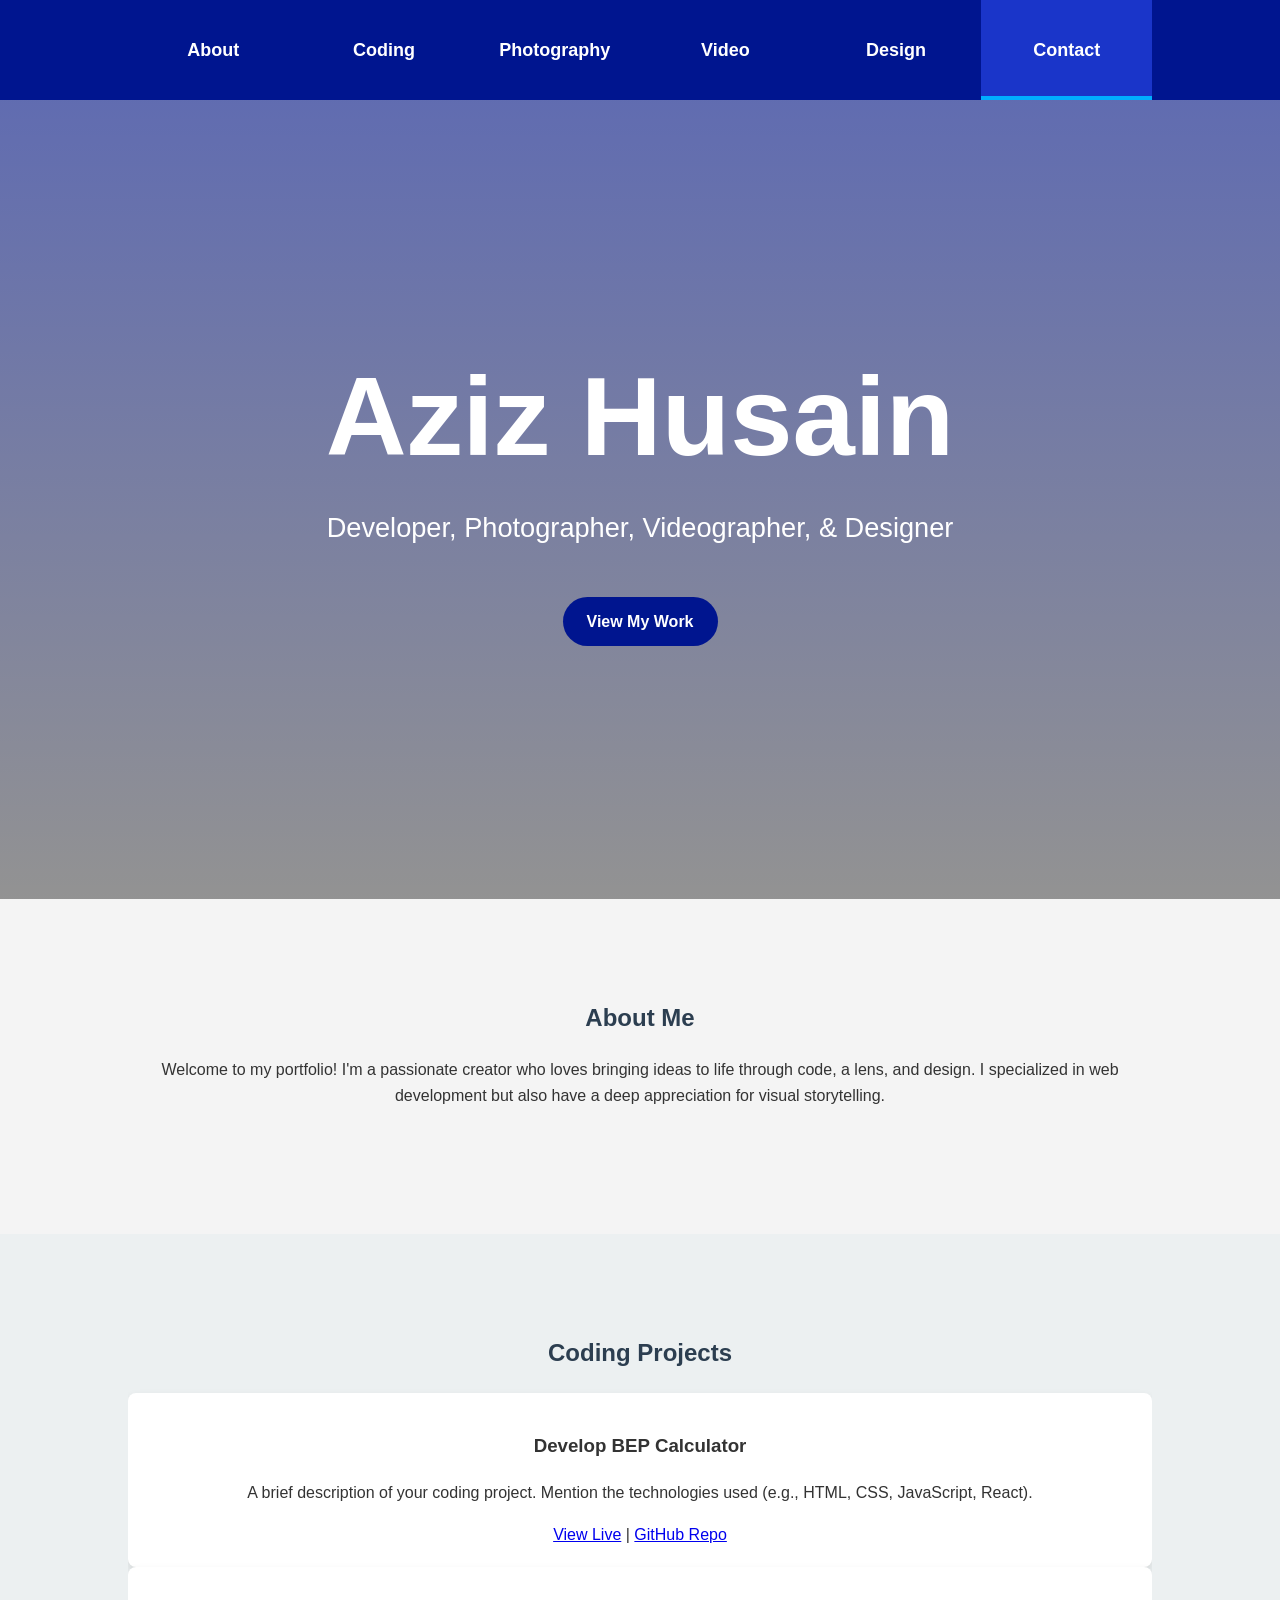
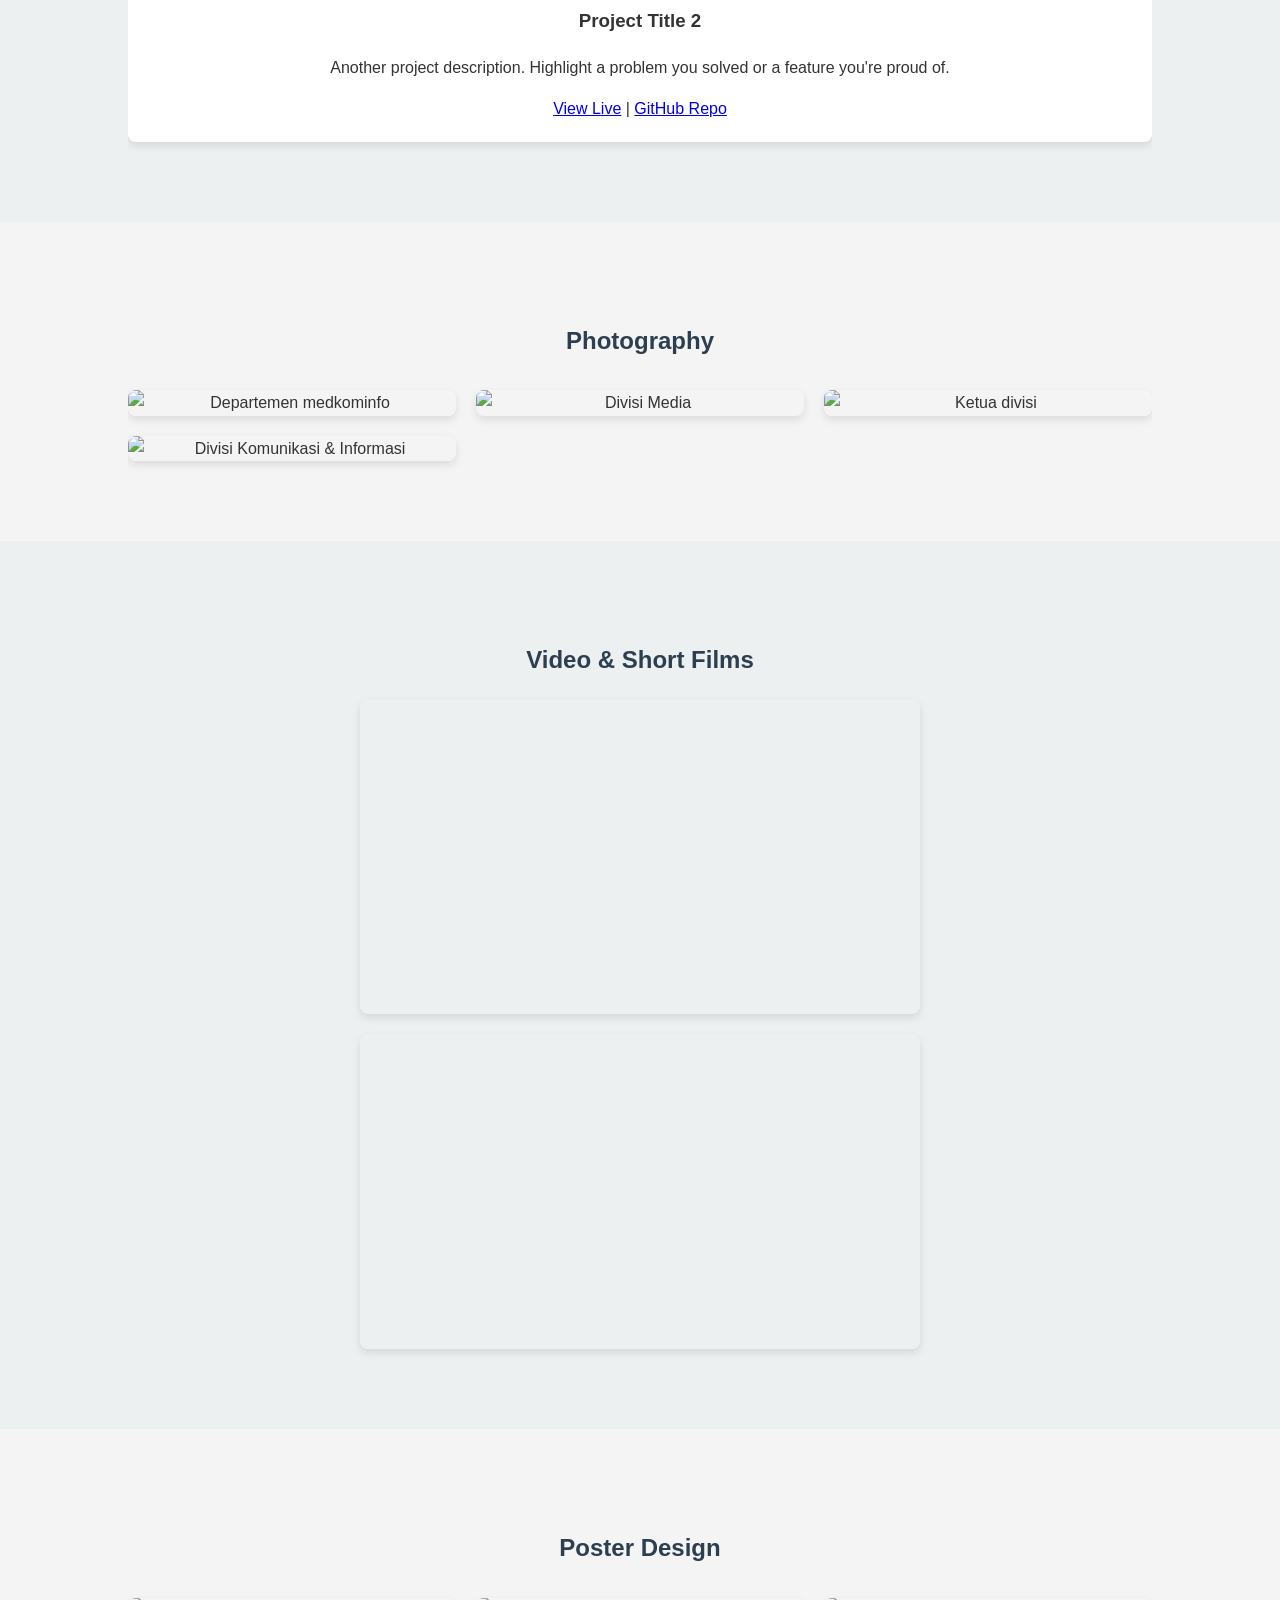
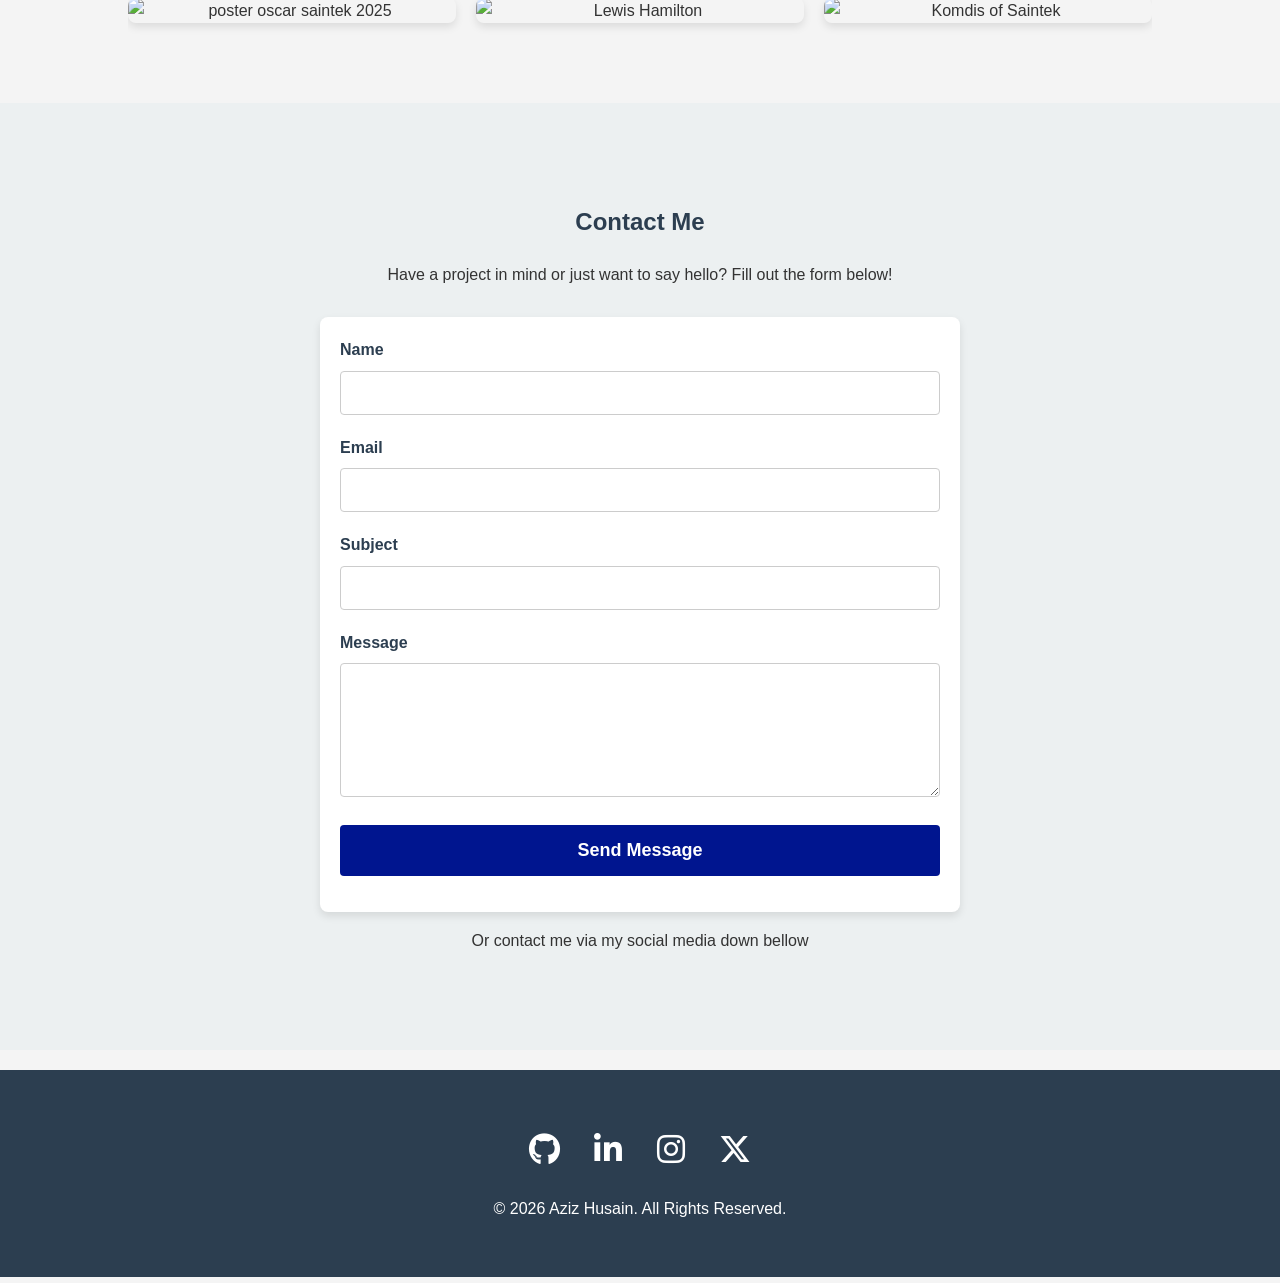
==== index.html @ 7f9199dd "add folder for css and js" ====
<!DOCTYPE html>
<html lang="en">
    <head>
        <meta charset="UTF-8">
        <meta name="viewport" content="width=device-width, initial-scale=1.0">
        <title>Aziz Husain - Portfolio</title>
        <link rel="stylesheet" href="style/style.css">
        <link rel="stylesheet" href="https://cdnjs.cloudflare.com/ajax/libs/font-awesome/6.5.2/css/all.min.css">
    </head>
    <body>

        <header class="sticky-nav">
            <div class="container">
                <button class="menu-toggle" aria-label="Toggle navigation menu">
                    <span></span>
                    <span></span>
                    <span></span>
                </button>
                <div class="nav-title">
                    <h1>Aziz Husain</h1>
                </div>
                <nav class="nav-links">
                    <ul>
                        <li><a href="#about" data-section="about">About</a></li>
                        <li><a href="#coding"
                                data-section="coding">Coding</a></li>
                        <li><a href="#photography"
                                data-section="photography">Photography</a></li>
                        <li><a href="#video" data-section="video">Video</a></li>
                        <li><a href="#design"
                                data-section="design">Design</a></li>
                        <li><a href="#contact"
                                data-section="contact">Contact</a></li>
                    </ul>
                </nav>
            </div>
        </header>

        <div class="hero-section">
            <div class="parallax-bg"></div>
            <div class="hero-content">
                <h1>Aziz Husain</h1>
                <p>Developer, Photographer, Videographer, & Designer</p>
                <a href="#about" class="scroll-button">View My Work</a>
            </div>
        </div>

        <section id="about" class="section">
            <div class="container">
                <h2>About Me</h2>
                <p>Welcome to my portfolio! I'm a passionate creator who loves
                    bringing ideas to life through code, a lens, and design. I
                    specialized in web development but also have a deep
                    appreciation for visual storytelling.</p>
            </div>
        </section>

        <section id="coding" class="section project-grid">
            <div class="container">
                <h2>Coding Projects</h2>
                <div class="project-item">
                    <h3>Develop BEP Calculator </h3>
                    <p>A brief description of your coding project. Mention the
                        technologies used (e.g., HTML, CSS, JavaScript,
                        React).</p>
                    <a href="#">View Live</a> | <a href="#">GitHub Repo</a>
                </div>
                <div class="project-item">
                    <h3>Project Title 2</h3>
                    <p>Another project description. Highlight a problem you
                        solved or a feature you're proud of.</p>
                    <a href="#">View Live</a> | <a href="#">GitHub Repo</a>
                </div>
            </div>
        </section>

        <section id="photography" class="section gallery">
            <div class="container">
                <h2>Photography</h2>
                <div class="gallery-grid">
                    <img src="images/photography/IMG_2268.JPG"
                        alt="Departemen medkominfo"
                        data-title="Departemen Medkominfo">
                    <img src="images/photography/IMG_2247.JPG"
                        alt="Divisi Media" data-title="Divisi Media">
                    <img src="images/photography/IMG_2251.JPG"
                        alt="Ketua divisi" data-title="Ketua Divisi">
                    <img src="images/photography/IMG_2256.JPG"
                        alt="Divisi Komunikasi & Informasi"
                        data-title="Divisi Komunikasi & Informasi">
                </div>
            </div>
        </section>

        <section id="video" class="section">
            <div class="container">
                <h2>Video & Short Films</h2>
                <div class="video-container">
                    <iframe src="https://www.youtube.com/embed/Fq9ZDNtSjSk"
                        frameborder="0" allowfullscreen></iframe>
                    <iframe src="https://www.youtube.com/embed/YOUR_VIDEO_ID_2"
                        frameborder="0" allowfullscreen></iframe>
                </div>
            </div>
        </section>

        <section id="design" class="section gallery">
            <div class="container">
                <h2>Poster Design</h2>
                <div class="gallery-grid">
                    <img src="images/Poster/poster oscar saintek 2025 4.png" alt="poster oscar saintek 2025"
                        data-title="Poster oscar saintek 2025">
                    <img src="images/Poster/Lewis Hamilton.png" alt="Lewis Hamilton"
                        data-title="Lewis Hamilton">
                    <img src="images/Poster/Komdis fst.png" alt="Komdis of Saintek"
                        data-title="Komdis of Saintek">
                </div>
            </div>
        </section>

        <section id="contact" class="section">
            <div class="container">
                <h2>Contact Me</h2>
                <p>Have a project in mind or just want to say hello? Fill out the form below!</p>
                
                <form id="contact-form" action="https://formspree.io/f/xkgqrrpn" method="POST">
                    <div class="form-group">
                        <label for="name">Name</label>
                        <input type="text" id="name" name="name" required>
                    </div>
                    <div class="form-group">
                        <label for="email">Email</label>
                        <input type="email" id="email" name="email" required>
                    </div>
                    <div class="form-group">
                        <label for="subject">Subject</label>
                        <input type="text" id="subject" name="subject" required>
                    </div>
                    <div class="form-group">
                        <label for="message">Message</label>
                        <textarea id="message" name="message" rows="6" required></textarea>
                    </div>
                    <button type="submit" class="submit-button">Send Message</button>
                    <p class="form-status" id="form-status"></p>
                </form>
                <p>Or contact me via my social media down bellow</p>
                </div>
                
        </section>

        <footer>
            <div class="container">
                <div class="social-links">
                    <a href="https://github.com/HusainAziz2308/" target="_blank" aria-label="GitHub Profile"><i class="fab fa-github"></i></a>
                    <a href="YOUR_LINKEDIN_URL" target="_blank" aria-label="LinkedIn Profile"><i class="fab fa-linkedin-in"></i></a>
                    <a href="https://www.instagram.com/aziz.husain23/" target="_blank" aria-label="Instagram Profile"><i class="fab fa-instagram"></i></a>
                    <a href="YOUR_TWITTER_X_URL" target="_blank" aria-label="X (Twitter) Profile"><i class="fab fa-x-twitter"></i></a>
                </div>

                <p>&copy; <span id="current-year"></span> Aziz Husain. All
                    Rights Reserved.</p>
            </div>
        </footer>

        <div id="image-modal" class="modal">
            <div class="modal-content">
                <span class="close-btn">&times;</span>
                <h3 id="modal-title"></h3>
                <img id="modal-image" src alt="Full-size preview">
            </div>
        </div>

        <script src="script/script.js"></script>
    </body>
</html>
---- style/style.css ----
/* Basic Styles */
body {
    font-family: 'Segoe UI', Tahoma, Geneva, Verdana, sans-serif;
    line-height: 1.6;
    margin: 0;
    padding: 0;
    background-color: #f4f4f4;
    color: #333;
    scroll-behavior: smooth;
    overflow-x: hidden;
}

.container {
    width: 80%;
    margin: auto;
    overflow: hidden;
    padding: 20px 0;
}

h1, h2 {
    color: #2c3e50;
}

/* Sticky Navigation */
.sticky-nav {
    position: sticky;
    top: 0;
    width: 100%;
    background: #00158f;
    color: #fff;
    text-align: center;
    z-index: 1000;
}

.sticky-nav .container {
    display: flex;
    justify-content: space-between;
    align-items: center;
    /* Full-width nav bar in desktop mode */
    padding: 0;
}

.sticky-nav .nav-title {
    padding: 0 20px;
}

.sticky-nav .nav-title h1 {
    font-size: 1.5em;
    margin: 0;
    color: #fff;
}

.sticky-nav nav {
    flex-grow: 1;
}

.sticky-nav nav ul {
    padding: 0;
    list-style: none;
    margin: 0;
    display: flex;
    justify-content: space-between;
    height: 100px;
}

.sticky-nav nav li {
    position: relative;
    flex: 1;
    transition: background-color 0.3s ease;
}

.sticky-nav nav li:hover {
    background-color: #1029bb;
}

.sticky-nav nav li.active-nav {
    background-color: #1a35c9;
}

.sticky-nav nav a {
    color: #fff;
    text-decoration: none;
    font-weight: bold;
    font-size: 18px;
    transition: color 0.3s ease;
    display: block;
    width: 100%;
    height: 100%;
    display: flex;
    justify-content: center;
    align-items: center;
}

/* Hide hamburger menu and mobile title by default on large screens */
.menu-toggle, .nav-title {
    display: none;
}

/* --- Underline-style Navigation --- */
.sticky-nav nav a::after {
    content: '';
    position: absolute;
    bottom: 0;
    left: 0;
    width: 100%;
    height: 4px;
    background-color: #00aeff; /* Refined: Used a lighter blue for better contrast/theme */
    transform: scaleX(0);
    transition: transform 0.3s ease;
}

.sticky-nav nav li.active-nav a::after {
    transform: scaleX(1);
}

.sticky-nav nav li:not(.active-nav):hover a::after {
    transform: scaleX(1);
}

/* Hero Section with Parallax Background */
.hero-section {
    position: relative;
    margin-top: -101px;
    height: 100vh;
    overflow: hidden;
    display: flex;
    align-items: center;
    justify-content: center;
}

.parallax-bg {
    background-image: url('images/IMG_1367.JPG');
    background-position: center top;
    background-repeat: no-repeat;
    background-size: cover;
    height: 100%;
    width: 100%;
    position: absolute;
    top: 0;
    left: 0;
    z-index: 1;
}

.parallax-bg::after {
    content: '';
    position: absolute;
    top: 0;
    left: 0;
    width: 100%;
    height: 100%;
    background: linear-gradient(to bottom, #00158fa1, rgba(0, 0, 0, 0.4));
    z-index: -1;
}

/* Centered Content over the background */
.hero-content {
    text-align: center;
    color: #fff;
    z-index: 2;
    padding: 10px;
    background: transparent;
    border-radius: 8px;
}

.hero-content h1 {
    font-size: 7em;
    margin-bottom: 0em;
    color: #fff;
}

.hero-content p {
    font-size: 1.7em;
    margin-top: 0;
}

/* Style for the "View My Work" button */
.scroll-button {
    display: inline-block;
    padding: 12px 24px;
    margin-top: 20px;
    background-color: #00158f;
    color: #fff;
    text-decoration: none;
    font-weight: bold;
    border-radius: 50px;
    transition: background-color 0.3s ease;
}

.scroll-button:hover {
    background-color: #1029bb;
}

/* Sections */
.section {
    padding: 60px 0;
    text-align: center;
    position: relative;
    z-index: 2;
    background-color: #f4f4f4;
}

.section:nth-child(even) {
    background: #ecf0f1;
}

/* Project & Gallery Grids */
.project-grid, .gallery-grid {
    display: grid;
    grid-template-columns: repeat(auto-fit, minmax(300px, 1fr));
    gap: 20px;
    margin-top: 30px;
}

.project-item {
    background: #fff;
    padding: 20px;
    border-radius: 8px;
    box-shadow: 0 4px 8px rgba(0, 0, 0, 0.1);
    transition: transform 0.3s ease-in-out;
}

.project-item:hover {
    transform: translateY(-5px);
}

.gallery-grid img {
    width: 100%;
    border-radius: 8px;
    box-shadow: 0 4px 8px rgba(0, 0, 0, 0.1);
    transition: transform 0.3s ease-in-out;
    cursor: pointer;
}

.gallery-grid img:hover {
    transform: scale(1.05);
}

/* Video Section */
.video-container {
    display: flex;
    flex-wrap: wrap;
    justify-content: center;
    gap: 20px;
}

.video-container iframe {
    width: 100%;
    max-width: 560px;
    height: 315px;
    border-radius: 8px;
    box-shadow: 0 4px 8px rgba(0, 0, 0, 0.1);
}

/* Contact Form Styles (New) */
#contact-form {
    max-width: 600px;
    margin: 30px auto 0;
    padding: 20px;
    background: #fff;
    border-radius: 8px;
    box-shadow: 0 4px 8px rgba(0, 0, 0, 0.1);
    text-align: left;
}

.form-group {
    margin-bottom: 20px;
}

.form-group label {
    display: block;
    margin-bottom: 8px;
    font-weight: bold;
    color: #2c3e50;
}

.form-group input[type="text"],
.form-group input[type="email"],
.form-group textarea {
    width: 100%;
    padding: 12px;
    border: 1px solid #ccc;
    border-radius: 4px;
    box-sizing: border-box; /* Include padding and border in the element's total width and height */
    font-size: 16px;
    transition: border-color 0.3s, box-shadow 0.3s;
}

/* Refined: Added focus style for accessibility */
.form-group input[type="text"]:focus,
.form-group input[type="email"]:focus,
.form-group textarea:focus {
    border-color: #00aeff;
    box-shadow: 0 0 5px rgba(0, 174, 255, 0.5);
    outline: none; /* Remove default outline */
}

.form-group textarea {
    resize: vertical;
}

.submit-button {
    display: block;
    width: 100%;
    padding: 15px;
    border: none;
    border-radius: 4px;
    background-color: #00158f;
    color: #fff;
    font-size: 18px;
    font-weight: bold;
    cursor: pointer;
    transition: background-color 0.3s ease;
}

.submit-button:hover {
    background-color: #1029bb;
}

.form-status {
    margin-top: 15px;
    font-weight: bold;
    color: #00158f;
}

/* Footer */
footer {
    background: #2c3e50;
    color: #fff;
    text-align: center;
    padding: 20px 0;
    margin-top: 20px;
}

/* New: Social Links Styling */
.social-links {
    margin: 15px 0 20px 0; /* Add margin above and below the links */
}

.social-links a {
    color: #fff;
    font-size: 2em; /* Increase icon size */
    margin: 0 15px;
    transition: color 0.3s ease, transform 0.3s ease;
    display: inline-block;
}

.social-links a:hover {
    color: #00aeff; /* Hover color */
    transform: translateY(-3px) scale(1.05);
}

/* --- 
## Responsive Design for Mobile
---
*/
@media(max-width: 768px) {
    .container {
        width: 95%;
    }
    
    .sticky-nav .container {
        justify-content: space-between;
        align-items: center;
        padding: 0 10px;
    }
    
    .sticky-nav .nav-links {
        display: none;
        position: absolute;
        top: 100%;
        left: 0;
        width: 100%;
        background: #00158f;
        box-shadow: 0 8px 16px rgba(0,0,0,0.2);
        transition: transform 0.3s ease-out;
        transform: translateY(-100%);
        opacity: 0;
        z-index: 999;
    }

    .sticky-nav .nav-links.active {
        display: block;
        transform: translateY(0);
        opacity: 1;
    }

    .sticky-nav .nav-links ul {
        flex-direction: column;
        align-items: stretch;
        width: 100%;
        height: auto;
    }

    .sticky-nav .nav-links li {
        padding: 0;
        border-bottom: 1px solid rgba(255, 255, 255, 0.1);
        width: 100%;
    }

    .sticky-nav .nav-links a {
        display: block;
        padding: 15px 20px;
        width: 100%;
        height: auto;
    }

    /* Mobile Title */
    .nav-title {
        display: block;
        color: #fff;
        flex-grow: 1;
        text-align: center;
    }

    .nav-title h1 {
        font-size: 1.5em;
        margin: 0;
        padding: 0;
        color: #fff;
    }

    /* Hamburger Menu Button */
    .menu-toggle {
        display: block;
        background: none;
        border: none;
        cursor: pointer;
        padding: 0;
        margin-left: 15px;
        order: -1;
    }

    .menu-toggle span {
        display: block;
        width: 25px;
        height: 3px;
        background: #fff;
        margin: 5px 0;
        transition: transform 0.3s ease;
    }

    /* Hero Section */
    .hero-content h1 {
        font-size: 3em;
    }

    .hero-content p {
        font-size: 1.2em;
    }
    
    /* General Content */
    .section {
        padding: 40px 0;
    }

    .project-grid, .gallery-grid {
        grid-template-columns: 1fr;
    }

    .video-container {
        flex-direction: column;
        align-items: center;
    }

    .video-container iframe {
        height: 200px;
    }

    /* Contact Form on Mobile */
    #contact-form {
        margin-left: 0;
        margin-right: 0;
        padding: 15px;
    }
}

/* --- Image Modal Pop-up --- */
.modal {
    display: none;
    position: fixed; 
    z-index: 2000;
    left: 0;
    top: 0;
    width: 100%; 
    height: 100%; 
    overflow: auto; 
    background-color: rgba(0, 0, 0, 0.9);
}

.modal-content {
    position: relative;
    margin: auto;
    padding: 20px;
    top: 50%;
    transform: translateY(-50%);
    text-align: center;
    max-width: 90%;
    animation: fadeIn 0.5s;
}

.modal-content h3 {
    color: #fff;
    font-size: 1.5em;
    margin-top: 0;
}

#modal-image {
    max-width: 100%;
    max-height: 80vh; 
    display: block;
    margin: 0 auto;
    border-radius: 8px;
}

.close-btn {
    color: #fff;
    position: absolute;
    top: 15px;
    right: 35px;
    font-size: 40px;
    font-weight: bold;
    transition: 0.3s;
    cursor: pointer;
}

.close-btn:hover,
.close-btn:focus {
    color: #ccc;
    text-decoration: none;
    cursor: pointer;
}

@keyframes fadeIn {
    from { opacity: 0; }
    to { opacity: 1; }
}
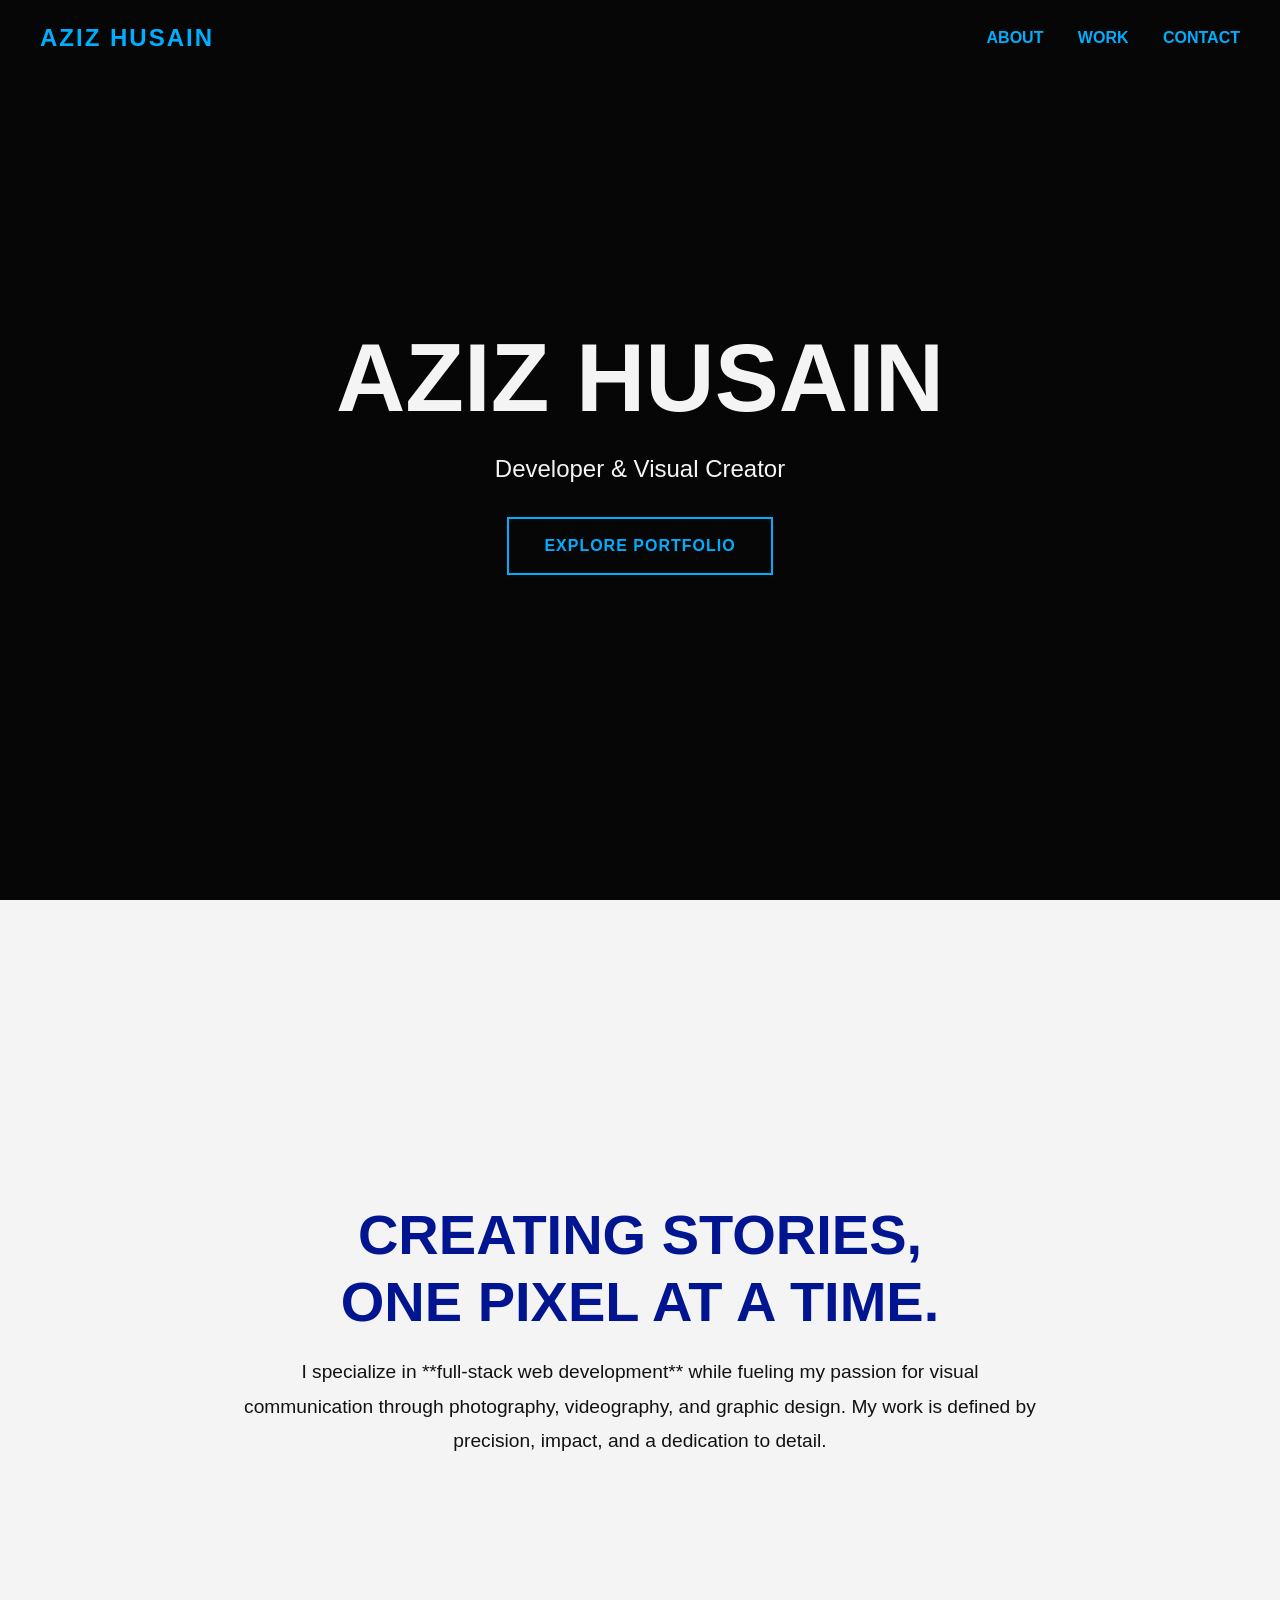
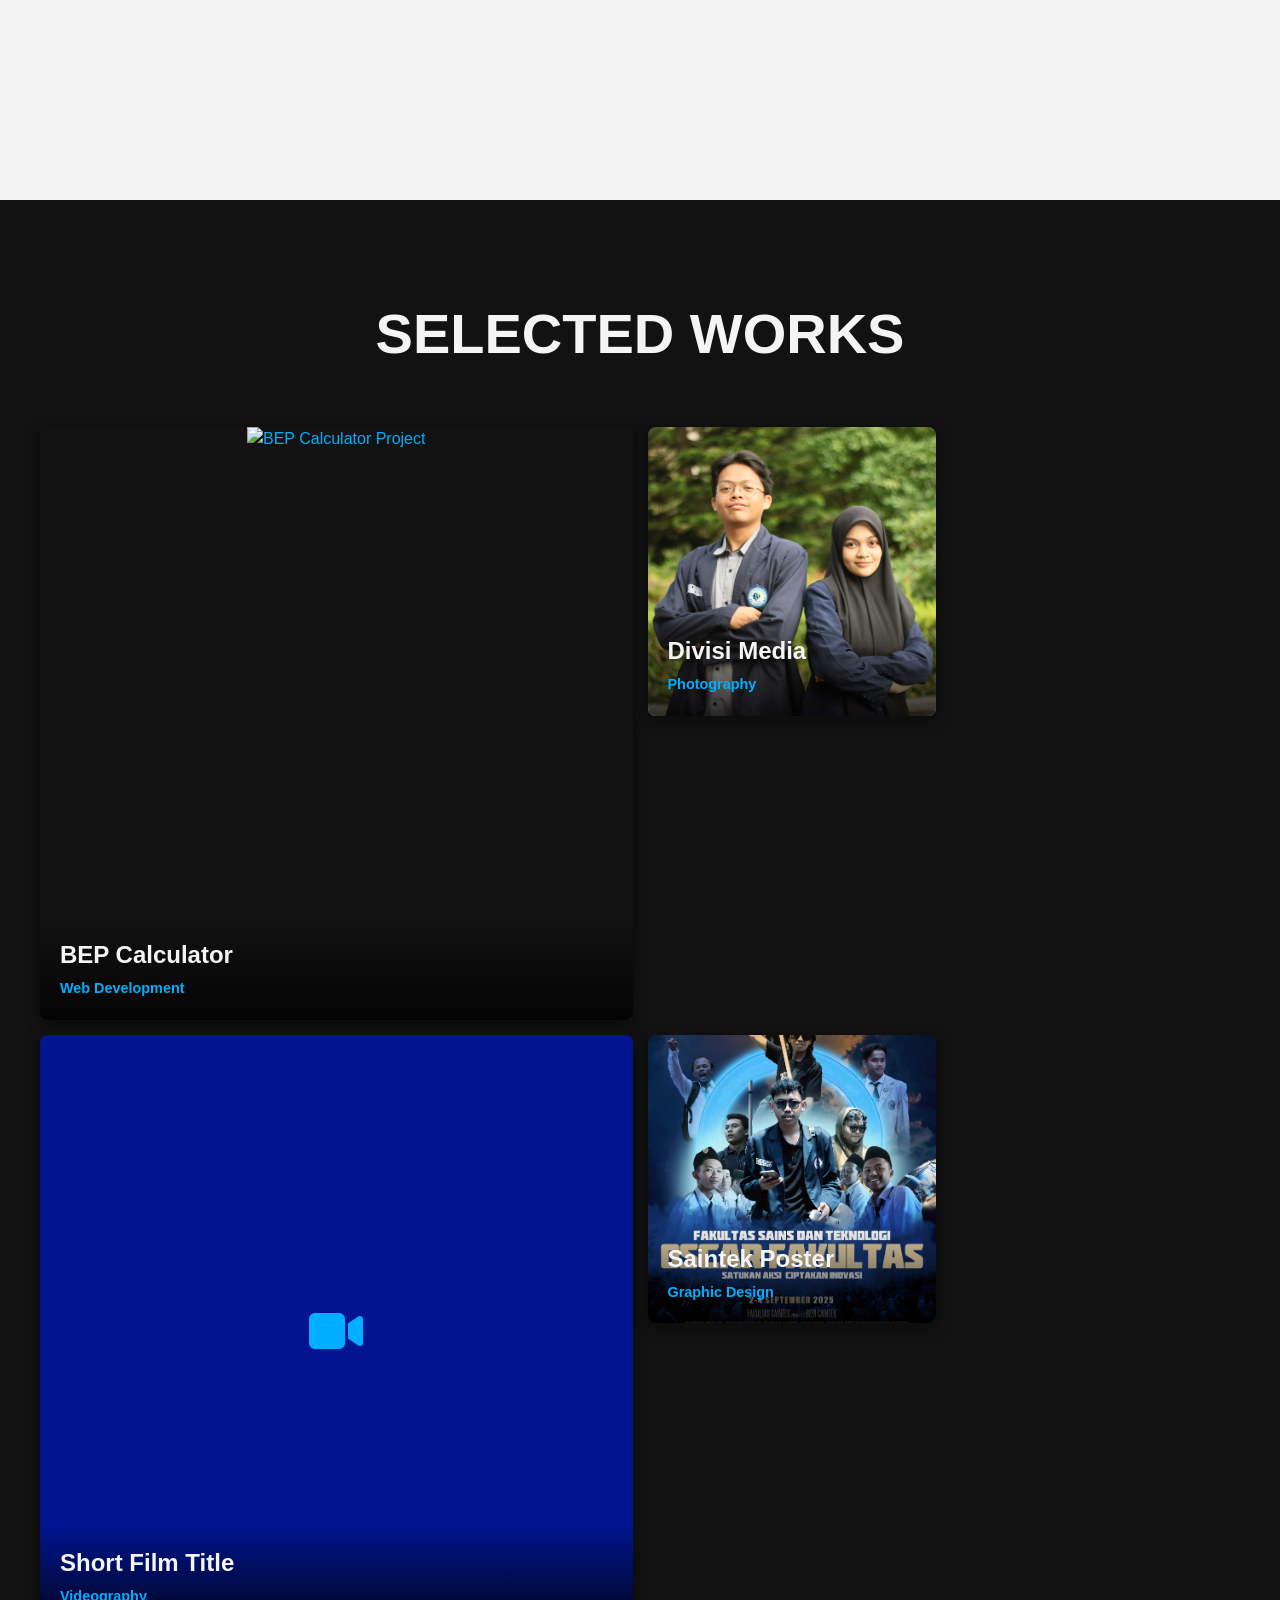
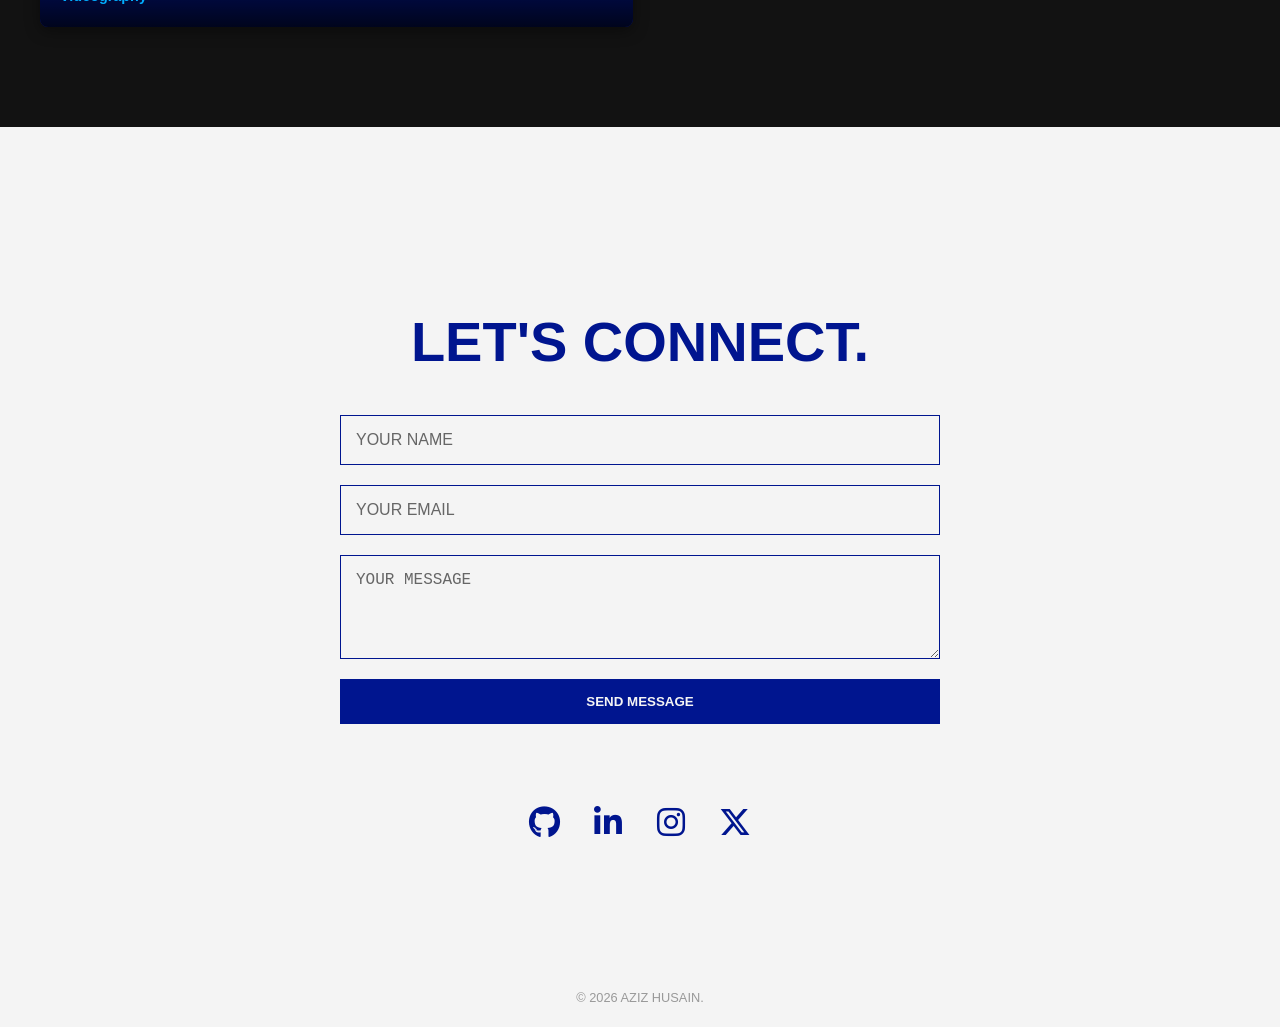
==== commit 876ebf85: "new folder struckture" ====
--- a/index.html
+++ b/index.html
@@ -3,173 +3,130 @@
     <head>
         <meta charset="UTF-8">
         <meta name="viewport" content="width=device-width, initial-scale=1.0">
-        <title>Aziz Husain - Portfolio</title>
-        <link rel="stylesheet" href="style/style.css">
+        <title>Aziz Husain - Portfolio | Immersive</title>
+        <link rel="stylesheet" href="style/style.css"> 
         <link rel="stylesheet" href="https://cdnjs.cloudflare.com/ajax/libs/font-awesome/6.5.2/css/all.min.css">
     </head>
     <body>
 
-        <header class="sticky-nav">
-            <div class="container">
-                <button class="menu-toggle" aria-label="Toggle navigation menu">
-                    <span></span>
-                    <span></span>
-                    <span></span>
-                </button>
-                <div class="nav-title">
-                    <h1>Aziz Husain</h1>
-                </div>
-                <nav class="nav-links">
-                    <ul>
-                        <li><a href="#about" data-section="about">About</a></li>
-                        <li><a href="#coding"
-                                data-section="coding">Coding</a></li>
-                        <li><a href="#photography"
-                                data-section="photography">Photography</a></li>
-                        <li><a href="#video" data-section="video">Video</a></li>
-                        <li><a href="#design"
-                                data-section="design">Design</a></li>
-                        <li><a href="#contact"
-                                data-section="contact">Contact</a></li>
-                    </ul>
-                </nav>
-            </div>
+        <header class="fixed-nav">
+            <h1 class="logo">AZIZ HUSAIN</h1>
+            <nav class="desktop-links">
+                <a href="#about" data-section="about">About</a>
+                <a href="#work" data-section="work">Work</a>
+                <a href="#contact" data-section="contact">Contact</a>
+            </nav>
+            <button class="menu-toggle" aria-label="Toggle navigation menu">
+                <i class="fas fa-bars"></i>
+            </button>
         </header>
+        
+        <nav class="mobile-nav-overlay">
+            <button class="close-menu-toggle"><i class="fas fa-times"></i></button>
+            <ul>
+                <li><a href="#about">About</a></li>
+                <li><a href="#work">Coding & Visuals</a></li>
+                <li><a href="#contact">Get In Touch</a></li>
+                </ul>
+        </nav>
 
-        <div class="hero-section">
-            <div class="parallax-bg"></div>
-            <div class="hero-content">
-                <h1>Aziz Husain</h1>
-                <p>Developer, Photographer, Videographer, & Designer</p>
-                <a href="#about" class="scroll-button">View My Work</a>
-            </div>
-        </div>
-
-        <section id="about" class="section">
-            <div class="container">
-                <h2>About Me</h2>
-                <p>Welcome to my portfolio! I'm a passionate creator who loves
-                    bringing ideas to life through code, a lens, and design. I
-                    specialized in web development but also have a deep
-                    appreciation for visual storytelling.</p>
+        <section id="hero" class="full-panel hero-panel" data-bg-image="assets/images/IMG_1367.JPG">
+            <div class="content-wrapper">
+                <h2 class="title-xl">AZIZ HUSAIN</h2>
+                <p class="subtitle">Developer & Visual Creator</p>
+                <a href="#about" class="cta-button">EXPLORE PORTFOLIO</a>
             </div>
         </section>
 
-        <section id="coding" class="section project-grid">
-            <div class="container">
-                <h2>Coding Projects</h2>
-                <div class="project-item">
-                    <h3>Develop BEP Calculator </h3>
-                    <p>A brief description of your coding project. Mention the
-                        technologies used (e.g., HTML, CSS, JavaScript,
-                        React).</p>
-                    <a href="#">View Live</a> | <a href="#">GitHub Repo</a>
-                </div>
-                <div class="project-item">
-                    <h3>Project Title 2</h3>
-                    <p>Another project description. Highlight a problem you
-                        solved or a feature you're proud of.</p>
-                    <a href="#">View Live</a> | <a href="#">GitHub Repo</a>
+        <section id="about" class="full-panel about-panel">
+            <div class="content-wrapper">
+                <h2 class="title-l">CREATING STORIES, <br> ONE PIXEL AT A TIME.</h2>
+                <p class="text-l">I specialize in **full-stack web development** while fueling my passion for visual communication through photography, videography, and graphic design. My work is defined by precision, impact, and a dedication to detail.</p>
+            </div>
+        </section>
+
+        <section id="work" class="full-panel work-panel">
+            <div class="content-wrapper">
+                <h2 class="title-l">SELECTED WORKS</h2>
+                <div class="work-grid">
+                    <!-- 1. CODE: Links to the existing project detail page -->
+                    <a href="pages/project-detail.html" class="work-item coding-item" data-title="BEP Calculator" data-category="Code | Web Dev">
+                        <img src="assets/images/placeholder-bep-calculator.jpg" alt="BEP Calculator Project" class="work-img">
+                        <div class="overlay-text">
+                            <h3>BEP Calculator</h3>
+                            <p>Web Development</p>
+                        </div>
+                    </a>
+                    
+                    <!-- 2. PHOTO: Links to the new photography page -->
+                    <a href="pages/photography-detail.html" class="work-item photo-item" data-title="Divisi Media" data-category="Visual | Photography">
+                        <img src="assets/images/photography/IMG_2247.JPG" alt="Divisi Media Photo" class="work-img">
+                        <div class="overlay-text">
+                            <h3>Divisi Media</h3>
+                            <p>Photography</p>
+                        </div>
+                    </a>
+
+                    <!-- 3. VIDEO: Links to the new videography page -->
+                    <a href="pages/videography-detail.html" class="work-item video-item" data-title="Short Film Title" data-category="Visual | Videography">
+                         <img src="assets/images/videography/video-thumbnail.png" onerror="this.style.display='none'; this.parentNode.querySelector('.video-placeholder').style.display='flex';" alt="Video Thumbnail" class="work-img">
+                        <div class="video-placeholder" style="display:none; width: 100%; height: 100%; justify-content: center; align-items: center; background-color: #00158f; font-size: 3rem;">
+                            <i class="fas fa-video"></i>
+                        </div>
+                        <div class="overlay-text">
+                            <h3>Short Film Title</h3>
+                            <p>Videography</p>
+                        </div>
+                    </a>
+
+                    <!-- 4. DESIGN: Links to the new poster detail page -->
+                    <a href="pages/poster-detail.html" class="work-item design-item" data-title="Oscar Saintek Poster" data-category="Visual | Design">
+                        <img src="assets/images/Poster/poster oscar saintek 2025 4.png" alt="Oscar Saintek Poster" class="work-img">
+                        <div class="overlay-text">
+                            <h3>Saintek Poster</h3>
+                            <p>Graphic Design</p>
+                        </div>
+                    </a>
+
                 </div>
             </div>
         </section>
 
-        <section id="photography" class="section gallery">
-            <div class="container">
-                <h2>Photography</h2>
-                <div class="gallery-grid">
-                    <img src="images/photography/IMG_2268.JPG"
-                        alt="Departemen medkominfo"
-                        data-title="Departemen Medkominfo">
-                    <img src="images/photography/IMG_2247.JPG"
-                        alt="Divisi Media" data-title="Divisi Media">
-                    <img src="images/photography/IMG_2251.JPG"
-                        alt="Ketua divisi" data-title="Ketua Divisi">
-                    <img src="images/photography/IMG_2256.JPG"
-                        alt="Divisi Komunikasi & Informasi"
-                        data-title="Divisi Komunikasi & Informasi">
-                </div>
-            </div>
-        </section>
-
-        <section id="video" class="section">
-            <div class="container">
-                <h2>Video & Short Films</h2>
-                <div class="video-container">
-                    <iframe src="https://www.youtube.com/embed/Fq9ZDNtSjSk"
-                        frameborder="0" allowfullscreen></iframe>
-                    <iframe src="https://www.youtube.com/embed/YOUR_VIDEO_ID_2"
-                        frameborder="0" allowfullscreen></iframe>
-                </div>
-            </div>
-        </section>
-
-        <section id="design" class="section gallery">
-            <div class="container">
-                <h2>Poster Design</h2>
-                <div class="gallery-grid">
-                    <img src="images/Poster/poster oscar saintek 2025 4.png" alt="poster oscar saintek 2025"
-                        data-title="Poster oscar saintek 2025">
-                    <img src="images/Poster/Lewis Hamilton.png" alt="Lewis Hamilton"
-                        data-title="Lewis Hamilton">
-                    <img src="images/Poster/Komdis fst.png" alt="Komdis of Saintek"
-                        data-title="Komdis of Saintek">
-                </div>
-            </div>
-        </section>
-
-        <section id="contact" class="section">
-            <div class="container">
-                <h2>Contact Me</h2>
-                <p>Have a project in mind or just want to say hello? Fill out the form below!</p>
+        <section id="contact" class="full-panel contact-panel">
+            <div class="content-wrapper">
+                <h2 class="title-l">LET'S CONNECT.</h2>
                 
-                <form id="contact-form" action="https://formspree.io/f/xkgqrrpn" method="POST">
-                    <div class="form-group">
-                        <label for="name">Name</label>
-                        <input type="text" id="name" name="name" required>
-                    </div>
-                    <div class="form-group">
-                        <label for="email">Email</label>
-                        <input type="email" id="email" name="email" required>
-                    </div>
-                    <div class="form-group">
-                        <label for="subject">Subject</label>
-                        <input type="text" id="subject" name="subject" required>
-                    </div>
-                    <div class="form-group">
-                        <label for="message">Message</label>
-                        <textarea id="message" name="message" rows="6" required></textarea>
-                    </div>
-                    <button type="submit" class="submit-button">Send Message</button>
+                <form id="contact-form">
+                    <input type="text" id="name" name="name" placeholder="YOUR NAME" required>
+                    <input type="email" id="email" name="email" placeholder="YOUR EMAIL" required>
+                    <textarea id="message" name="message" rows="4" placeholder="YOUR MESSAGE" required></textarea>
+                    <button type="submit" class="cta-submit-button">SEND MESSAGE</button>
                     <p class="form-status" id="form-status"></p>
                 </form>
-                <p>Or contact me via my social media down bellow</p>
-                </div>
-                
-        </section>
 
-        <footer>
-            <div class="container">
-                <div class="social-links">
+                <div class="social-links-footer">
                     <a href="https://github.com/HusainAziz2308/" target="_blank" aria-label="GitHub Profile"><i class="fab fa-github"></i></a>
                     <a href="YOUR_LINKEDIN_URL" target="_blank" aria-label="LinkedIn Profile"><i class="fab fa-linkedin-in"></i></a>
                     <a href="https://www.instagram.com/aziz.husain23/" target="_blank" aria-label="Instagram Profile"><i class="fab fa-instagram"></i></a>
                     <a href="YOUR_TWITTER_X_URL" target="_blank" aria-label="X (Twitter) Profile"><i class="fab fa-x-twitter"></i></a>
                 </div>
-
-                <p>&copy; <span id="current-year"></span> Aziz Husain. All
-                    Rights Reserved.</p>
             </div>
-        </footer>
-
-        <div id="image-modal" class="modal">
-            <div class="modal-content">
-                <span class="close-btn">&times;</span>
-                <h3 id="modal-title"></h3>
-                <img id="modal-image" src alt="Full-size preview">
+            <footer>&copy; <span id="current-year"></span> AZIZ HUSAIN.</footer>
+        </section>
+        
+        <div id="project-modal" class="modal">
+            <div class="modal-content-custom">
+                <button class="close-btn-custom"><i class="fas fa-times"></i></button>
+                <div class="modal-body">
+                    <img id="modal-project-img" src="" alt="Project Image">
+                    <h3 id="modal-project-title">Project Title</h3>
+                    <p id="modal-project-category">Category</p>
+                    <p id="modal-project-description">Detailed description of the project goes here. Explain the challenge, your solution, and the technologies used.</p>
+                    <a id="modal-project-link" href="#" target="_blank" class="modal-link-button">View Live Project</a>
+                </div>
             </div>
         </div>
 
         <script src="script/script.js"></script>
     </body>
-</html>+</html>
--- a/style/style.css
+++ b/style/style.css
@@ -1,536 +1,522 @@
-/* Basic Styles */
-body {
-    font-family: 'Segoe UI', Tahoma, Geneva, Verdana, sans-serif;
-    line-height: 1.6;
+/* RESET AND BASIC STYLES */
+* {
     margin: 0;
     padding: 0;
-    background-color: #f4f4f4;
-    color: #333;
+    box-sizing: border-box;
+}
+
+:root {
+    --color-dark: #121212; /* Near Black */
+    --color-light: #f4f4f4; /* Near White */
+    --color-accent: #00aeff; /* Bright Blue Accent (Primary) */
+    --color-secondary: #00158f; /* Deep Blue (Secondary) */
+    --font-heading: 'Segoe UI', sans-serif;
+    --font-body: 'Segoe UI', Tahoma, Geneva, Verdana, sans-serif;
+}
+
+html {
     scroll-behavior: smooth;
+}
+
+body {
+    font-family: var(--font-body);
+    color: var(--color-light);
+    background-color: var(--color-dark);
+    line-height: 1.5;
     overflow-x: hidden;
 }
 
-.container {
-    width: 80%;
-    margin: auto;
-    overflow: hidden;
-    padding: 20px 0;
-}
-
-h1, h2 {
-    color: #2c3e50;
-}
-
-/* Sticky Navigation */
-.sticky-nav {
-    position: sticky;
+a {
+    color: var(--color-accent);
+    text-decoration: none;
+    transition: color 0.3s ease;
+}
+
+a:hover {
+    color: var(--color-light);
+}
+
+h1, h2, h3 {
+    font-family: var(--font-heading);
+    font-weight: 800;
+    color: var(--color-light);
+}
+
+/* ------------------------------------------------ */
+/* NAVIGATION & HEADER */
+/* ------------------------------------------------ */
+
+.fixed-nav {
+    position: fixed;
     top: 0;
-    width: 100%;
-    background: #00158f;
-    color: #fff;
-    text-align: center;
+    left: 0;
+    width: 100%;
     z-index: 1000;
-}
-
-.sticky-nav .container {
     display: flex;
     justify-content: space-between;
     align-items: center;
-    /* Full-width nav bar in desktop mode */
-    padding: 0;
-}
-
-.sticky-nav .nav-title {
-    padding: 0 20px;
-}
-
-.sticky-nav .nav-title h1 {
-    font-size: 1.5em;
-    margin: 0;
-    color: #fff;
-}
-
-.sticky-nav nav {
-    flex-grow: 1;
-}
-
-.sticky-nav nav ul {
-    padding: 0;
+    padding: 20px 40px;
+    background: transparent;
+    transition: background-color 0.3s ease, padding 0.3s ease;
+}
+
+/* Sticky effect on scroll (less noticeable with dark background) */
+.fixed-nav.scrolled {
+    background-color: rgba(18, 18, 18, 0.95);
+    padding: 15px 40px;
+}
+
+.logo {
+    font-size: 1.5rem;
+    font-weight: 900;
+    color: var(--color-accent);
+    letter-spacing: 2px;
+}
+
+.desktop-links a {
+    margin-left: 30px;
+    font-size: 1rem;
+    font-weight: 600;
+    text-transform: uppercase;
+}
+
+.menu-toggle {
+    background: none;
+    border: none;
+    color: var(--color-light);
+    font-size: 1.5rem;
+    cursor: pointer;
+    display: none; /* Hide on desktop */
+}
+
+/* Mobile Navigation Overlay */
+.mobile-nav-overlay {
+    position: fixed;
+    top: 0;
+    left: 0;
+    width: 100vw;
+    height: 100vh;
+    background-color: var(--color-dark);
+    z-index: 1050;
+    display: none;
+    opacity: 0;
+    transition: opacity 0.5s ease;
+}
+
+.mobile-nav-overlay.active {
+    display: flex;
+    justify-content: center;
+    align-items: center;
+    opacity: 1;
+}
+
+.mobile-nav-overlay ul {
     list-style: none;
-    margin: 0;
+    text-align: center;
+}
+
+.mobile-nav-overlay a {
+    font-size: 2.5rem;
+    font-weight: 900;
+    display: block;
+    padding: 15px 0;
+    color: var(--color-light);
+    transition: color 0.3s ease;
+}
+
+.mobile-nav-overlay a:hover {
+    color: var(--color-accent);
+}
+
+.close-menu-toggle {
+    position: absolute;
+    top: 30px;
+    right: 40px;
+    background: none;
+    border: none;
+    color: var(--color-light);
+    font-size: 2rem;
+    cursor: pointer;
+}
+
+/* ------------------------------------------------ */
+/* FULL SCREEN PANELS (SECTIONS) */
+/* ------------------------------------------------ */
+
+.full-panel {
+    min-height: 100vh;
+    width: 100%;
     display: flex;
-    justify-content: space-between;
-    height: 100px;
-}
-
-.sticky-nav nav li {
+    align-items: center;
+    justify-content: center;
+    padding: 100px 40px;
     position: relative;
-    flex: 1;
-    transition: background-color 0.3s ease;
-}
-
-.sticky-nav nav li:hover {
-    background-color: #1029bb;
-}
-
-.sticky-nav nav li.active-nav {
-    background-color: #1a35c9;
-}
-
-.sticky-nav nav a {
-    color: #fff;
-    text-decoration: none;
-    font-weight: bold;
-    font-size: 18px;
-    transition: color 0.3s ease;
-    display: block;
+    overflow: hidden;
+}
+
+.content-wrapper {
+    position: relative;
+    z-index: 2;
+    max-width: 1200px;
+    width: 100%;
+    text-align: center;
+}
+
+/* Shared Text Styles */
+.title-xl { font-size: 6rem; line-height: 1.1; margin-bottom: 20px; text-transform: uppercase; }
+.title-l { font-size: 3.5rem; line-height: 1.2; margin-bottom: 20px; color: var(--color-dark); }
+.subtitle { font-size: 1.5rem; font-weight: 400; color: var(--color-light); }
+.text-l { font-size: 1.2rem; font-weight: 300; line-height: 1.8; max-width: 800px; margin: 0 auto 40px; color: var(--color-dark); }
+
+/* --- HERO PANEL --- */
+.hero-panel {
+    background-size: cover;
+    background-position: center;
+    background-repeat: no-repeat;
+    background-image: var(--bg-img);
+    transition: background-position 0.5s ease-out; /* For Parallax JS */
+}
+
+.hero-panel::before {
+    content: '';
+    position: absolute;
+    top: 0;
+    left: 0;
+    width: 100%;
+    height: 100%;
+    background: rgba(0, 0, 0, 0.65); /* Dark overlay for text contrast */
+    z-index: 1;
+}
+
+.hero-panel .title-xl {
+    color: var(--color-light);
+}
+
+.cta-button {
+    display: inline-block;
+    padding: 15px 35px;
+    border: 2px solid var(--color-accent);
+    color: var(--color-accent);
+    font-weight: 700;
+    letter-spacing: 1px;
+    text-transform: uppercase;
+    transition: background-color 0.3s ease, color 0.3s ease;
+    margin-top: 30px;
+}
+
+.cta-button:hover {
+    background-color: var(--color-accent);
+    color: var(--color-dark);
+}
+
+/* --- ABOUT PANEL --- */
+.about-panel {
+    background-color: var(--color-light);
+    color: var(--color-dark);
+    text-align: center;
+}
+.about-panel .title-l {
+    color: var(--color-secondary);
+}
+
+/* --- WORK PANEL (THE GALLERY) --- */
+.work-panel {
+    background-color: var(--color-dark);
+}
+
+.work-panel .title-l {
+    color: var(--color-light);
+    margin-bottom: 60px;
+}
+
+.work-grid {
+    display: grid;
+    /* Mixed grid layout for visual interest */
+    grid-template-columns: repeat(4, 1fr);
+    grid-template-rows: auto;
+    gap: 15px;
+}
+
+.work-item {
+    position: relative;
+    overflow: hidden;
+    border-radius: 8px;
+    box-shadow: 0 4px 15px rgba(0, 0, 0, 0.4);
+    cursor: pointer;
+    aspect-ratio: 1 / 1;
+    transition: transform 0.3s ease;
+}
+
+.work-item:hover {
+    transform: translateY(-5px);
+}
+
+/* Size adjustments for the grid items */
+.work-item:nth-child(1) { grid-column: span 2; } /* BEP Calculator: spans 2 columns */
+.work-item:nth-child(3) { grid-column: span 2; } /* Video: spans 2 columns */
+
+.work-img {
+    width: 100%;
+    height: 100%;
+    object-fit: cover;
+    transition: opacity 0.4s ease, transform 0.6s ease;
+}
+
+.work-item:hover .work-img {
+    opacity: 0.8;
+    transform: scale(1.05);
+}
+
+.overlay-text {
+    position: absolute;
+    bottom: 0;
+    left: 0;
+    width: 100%;
+    padding: 20px;
+    background: linear-gradient(to top, rgba(0, 0, 0, 0.8), transparent);
+    color: var(--color-light);
+    text-align: left;
+    transition: transform 0.3s ease;
+}
+
+.overlay-text h3 {
+    font-size: 1.5rem;
+    margin-bottom: 5px;
+    color: var(--color-light);
+}
+
+.overlay-text p {
+    font-size: 0.9rem;
+    color: var(--color-accent);
+    font-weight: 600;
+}
+
+.video-placeholder {
     width: 100%;
     height: 100%;
     display: flex;
     justify-content: center;
     align-items: center;
-}
-
-/* Hide hamburger menu and mobile title by default on large screens */
-.menu-toggle, .nav-title {
-    display: none;
-}
-
-/* --- Underline-style Navigation --- */
-.sticky-nav nav a::after {
-    content: '';
-    position: absolute;
-    bottom: 0;
-    left: 0;
-    width: 100%;
-    height: 4px;
-    background-color: #00aeff; /* Refined: Used a lighter blue for better contrast/theme */
-    transform: scaleX(0);
-    transition: transform 0.3s ease;
-}
-
-.sticky-nav nav li.active-nav a::after {
-    transform: scaleX(1);
-}
-
-.sticky-nav nav li:not(.active-nav):hover a::after {
-    transform: scaleX(1);
-}
-
-/* Hero Section with Parallax Background */
-.hero-section {
-    position: relative;
-    margin-top: -101px;
-    height: 100vh;
-    overflow: hidden;
-    display: flex;
-    align-items: center;
-    justify-content: center;
-}
-
-.parallax-bg {
-    background-image: url('images/IMG_1367.JPG');
-    background-position: center top;
-    background-repeat: no-repeat;
-    background-size: cover;
-    height: 100%;
-    width: 100%;
-    position: absolute;
-    top: 0;
-    left: 0;
-    z-index: 1;
-}
-
-.parallax-bg::after {
-    content: '';
-    position: absolute;
-    top: 0;
-    left: 0;
-    width: 100%;
-    height: 100%;
-    background: linear-gradient(to bottom, #00158fa1, rgba(0, 0, 0, 0.4));
-    z-index: -1;
-}
-
-/* Centered Content over the background */
-.hero-content {
-    text-align: center;
-    color: #fff;
-    z-index: 2;
-    padding: 10px;
-    background: transparent;
-    border-radius: 8px;
-}
-
-.hero-content h1 {
-    font-size: 7em;
-    margin-bottom: 0em;
-    color: #fff;
-}
-
-.hero-content p {
-    font-size: 1.7em;
-    margin-top: 0;
-}
-
-/* Style for the "View My Work" button */
-.scroll-button {
-    display: inline-block;
-    padding: 12px 24px;
-    margin-top: 20px;
-    background-color: #00158f;
-    color: #fff;
-    text-decoration: none;
-    font-weight: bold;
-    border-radius: 50px;
-    transition: background-color 0.3s ease;
-}
-
-.scroll-button:hover {
-    background-color: #1029bb;
-}
-
-/* Sections */
-.section {
-    padding: 60px 0;
-    text-align: center;
-    position: relative;
-    z-index: 2;
-    background-color: #f4f4f4;
-}
-
-.section:nth-child(even) {
-    background: #ecf0f1;
-}
-
-/* Project & Gallery Grids */
-.project-grid, .gallery-grid {
-    display: grid;
-    grid-template-columns: repeat(auto-fit, minmax(300px, 1fr));
-    gap: 20px;
-    margin-top: 30px;
-}
-
-.project-item {
-    background: #fff;
-    padding: 20px;
-    border-radius: 8px;
-    box-shadow: 0 4px 8px rgba(0, 0, 0, 0.1);
-    transition: transform 0.3s ease-in-out;
-}
-
-.project-item:hover {
-    transform: translateY(-5px);
-}
-
-.gallery-grid img {
-    width: 100%;
-    border-radius: 8px;
-    box-shadow: 0 4px 8px rgba(0, 0, 0, 0.1);
-    transition: transform 0.3s ease-in-out;
-    cursor: pointer;
-}
-
-.gallery-grid img:hover {
-    transform: scale(1.05);
-}
-
-/* Video Section */
-.video-container {
-    display: flex;
-    flex-wrap: wrap;
-    justify-content: center;
-    gap: 20px;
-}
-
-.video-container iframe {
-    width: 100%;
-    max-width: 560px;
-    height: 315px;
-    border-radius: 8px;
-    box-shadow: 0 4px 8px rgba(0, 0, 0, 0.1);
-}
-
-/* Contact Form Styles (New) */
+    background-color: var(--color-secondary);
+    font-size: 3rem;
+}
+
+/* --- CONTACT PANEL --- */
+.contact-panel {
+    background-color: var(--color-light);
+}
+
+.contact-panel .title-l {
+    color: var(--color-secondary);
+}
+
 #contact-form {
     max-width: 600px;
-    margin: 30px auto 0;
-    padding: 20px;
-    background: #fff;
-    border-radius: 8px;
-    box-shadow: 0 4px 8px rgba(0, 0, 0, 0.1);
-    text-align: left;
-}
-
-.form-group {
-    margin-bottom: 20px;
-}
-
-.form-group label {
-    display: block;
-    margin-bottom: 8px;
-    font-weight: bold;
-    color: #2c3e50;
-}
-
-.form-group input[type="text"],
-.form-group input[type="email"],
-.form-group textarea {
-    width: 100%;
-    padding: 12px;
-    border: 1px solid #ccc;
-    border-radius: 4px;
-    box-sizing: border-box; /* Include padding and border in the element's total width and height */
-    font-size: 16px;
-    transition: border-color 0.3s, box-shadow 0.3s;
-}
-
-/* Refined: Added focus style for accessibility */
-.form-group input[type="text"]:focus,
-.form-group input[type="email"]:focus,
-.form-group textarea:focus {
-    border-color: #00aeff;
-    box-shadow: 0 0 5px rgba(0, 174, 255, 0.5);
-    outline: none; /* Remove default outline */
-}
-
-.form-group textarea {
-    resize: vertical;
-}
-
-.submit-button {
-    display: block;
+    margin: 40px auto;
+    display: flex;
+    flex-direction: column;
+    gap: 20px;
+    text-align: center;
+}
+
+#contact-form input,
+#contact-form textarea {
     width: 100%;
     padding: 15px;
+    border: 1px solid var(--color-secondary);
+    border-radius: 0; /* Modern, clean look */
+    background: transparent;
+    color: var(--color-dark);
+    font-size: 1rem;
+}
+
+#contact-form input::placeholder,
+#contact-form textarea::placeholder {
+    color: #666;
+}
+
+#contact-form input:focus,
+#contact-form textarea:focus {
+    border-color: var(--color-accent);
+    outline: none;
+}
+
+.cta-submit-button {
+    background-color: var(--color-secondary);
+    color: var(--color-light);
+    padding: 15px 30px;
+    font-weight: 700;
+    text-transform: uppercase;
     border: none;
-    border-radius: 4px;
-    background-color: #00158f;
-    color: #fff;
-    font-size: 18px;
-    font-weight: bold;
     cursor: pointer;
     transition: background-color 0.3s ease;
 }
 
-.submit-button:hover {
-    background-color: #1029bb;
+.cta-submit-button:hover {
+    background-color: var(--color-accent);
+    color: var(--color-dark);
 }
 
 .form-status {
+    color: var(--color-secondary);
+    font-weight: 600;
     margin-top: 15px;
-    font-weight: bold;
-    color: #00158f;
-}
-
-/* Footer */
+}
+
+.social-links-footer {
+    margin-top: 40px;
+}
+
+.social-links-footer a {
+    color: var(--color-secondary);
+    font-size: 2rem;
+    margin: 0 15px;
+}
+
+.social-links-footer a:hover {
+    color: var(--color-accent);
+}
+
 footer {
-    background: #2c3e50;
-    color: #fff;
+    position: absolute;
+    bottom: 20px;
+    width: 100%;
     text-align: center;
-    padding: 20px 0;
-    margin-top: 20px;
-}
-
-/* New: Social Links Styling */
-.social-links {
-    margin: 15px 0 20px 0; /* Add margin above and below the links */
-}
-
-.social-links a {
-    color: #fff;
-    font-size: 2em; /* Increase icon size */
-    margin: 0 15px;
-    transition: color 0.3s ease, transform 0.3s ease;
-    display: inline-block;
-}
-
-.social-links a:hover {
-    color: #00aeff; /* Hover color */
-    transform: translateY(-3px) scale(1.05);
-}
-
-/* --- 
-## Responsive Design for Mobile
----
-*/
-@media(max-width: 768px) {
-    .container {
-        width: 95%;
-    }
-    
-    .sticky-nav .container {
-        justify-content: space-between;
-        align-items: center;
-        padding: 0 10px;
-    }
-    
-    .sticky-nav .nav-links {
-        display: none;
-        position: absolute;
-        top: 100%;
-        left: 0;
-        width: 100%;
-        background: #00158f;
-        box-shadow: 0 8px 16px rgba(0,0,0,0.2);
-        transition: transform 0.3s ease-out;
-        transform: translateY(-100%);
-        opacity: 0;
-        z-index: 999;
-    }
-
-    .sticky-nav .nav-links.active {
-        display: block;
-        transform: translateY(0);
-        opacity: 1;
-    }
-
-    .sticky-nav .nav-links ul {
-        flex-direction: column;
-        align-items: stretch;
-        width: 100%;
-        height: auto;
-    }
-
-    .sticky-nav .nav-links li {
-        padding: 0;
-        border-bottom: 1px solid rgba(255, 255, 255, 0.1);
-        width: 100%;
-    }
-
-    .sticky-nav .nav-links a {
-        display: block;
-        padding: 15px 20px;
-        width: 100%;
-        height: auto;
-    }
-
-    /* Mobile Title */
-    .nav-title {
-        display: block;
-        color: #fff;
-        flex-grow: 1;
-        text-align: center;
-    }
-
-    .nav-title h1 {
-        font-size: 1.5em;
-        margin: 0;
-        padding: 0;
-        color: #fff;
-    }
-
-    /* Hamburger Menu Button */
-    .menu-toggle {
-        display: block;
-        background: none;
-        border: none;
-        cursor: pointer;
-        padding: 0;
-        margin-left: 15px;
-        order: -1;
-    }
-
-    .menu-toggle span {
-        display: block;
-        width: 25px;
-        height: 3px;
-        background: #fff;
-        margin: 5px 0;
-        transition: transform 0.3s ease;
-    }
-
-    /* Hero Section */
-    .hero-content h1 {
-        font-size: 3em;
-    }
-
-    .hero-content p {
-        font-size: 1.2em;
-    }
-    
-    /* General Content */
-    .section {
-        padding: 40px 0;
-    }
-
-    .project-grid, .gallery-grid {
-        grid-template-columns: 1fr;
-    }
-
-    .video-container {
-        flex-direction: column;
-        align-items: center;
-    }
-
-    .video-container iframe {
-        height: 200px;
-    }
-
-    /* Contact Form on Mobile */
-    #contact-form {
-        margin-left: 0;
-        margin-right: 0;
-        padding: 15px;
-    }
-}
-
-/* --- Image Modal Pop-up --- */
+    font-size: 0.8rem;
+    color: #999;
+}
+
+/* ------------------------------------------------ */
+/* MODAL POPUP (Simplified) */
+/* ------------------------------------------------ */
+
 .modal {
     display: none;
-    position: fixed; 
+    position: fixed;
     z-index: 2000;
     left: 0;
     top: 0;
-    width: 100%; 
-    height: 100%; 
-    overflow: auto; 
+    width: 100%;
+    height: 100%;
     background-color: rgba(0, 0, 0, 0.9);
-}
-
-.modal-content {
+    overflow-y: auto;
+}
+
+.modal-content-custom {
+    background-color: var(--color-dark);
+    margin: 5% auto;
+    padding: 40px;
+    border-radius: 10px;
+    max-width: 800px;
     position: relative;
-    margin: auto;
-    padding: 20px;
-    top: 50%;
-    transform: translateY(-50%);
-    text-align: center;
-    max-width: 90%;
-    animation: fadeIn 0.5s;
-}
-
-.modal-content h3 {
-    color: #fff;
-    font-size: 1.5em;
-    margin-top: 0;
-}
-
-#modal-image {
-    max-width: 100%;
-    max-height: 80vh; 
-    display: block;
-    margin: 0 auto;
-    border-radius: 8px;
-}
-
-.close-btn {
-    color: #fff;
+    color: var(--color-light);
+}
+
+.close-btn-custom {
     position: absolute;
-    top: 15px;
-    right: 35px;
-    font-size: 40px;
-    font-weight: bold;
-    transition: 0.3s;
+    top: 20px;
+    right: 20px;
+    background: none;
+    border: none;
+    color: var(--color-light);
+    font-size: 2rem;
     cursor: pointer;
-}
-
-.close-btn:hover,
-.close-btn:focus {
+    transition: color 0.3s;
+}
+
+.close-btn-custom:hover {
+    color: var(--color-accent);
+}
+
+.modal-body h3 {
+    color: var(--color-accent);
+    font-size: 2.5rem;
+    margin-top: 20px;
+}
+
+.modal-body p {
+    margin-bottom: 20px;
     color: #ccc;
-    text-decoration: none;
-    cursor: pointer;
-}
-
-@keyframes fadeIn {
-    from { opacity: 0; }
-    to { opacity: 1; }
+}
+
+#modal-project-img {
+    width: 100%;
+    height: auto;
+    border-radius: 5px;
+    margin-bottom: 20px;
+}
+
+.modal-link-button {
+    display: inline-block;
+    padding: 10px 25px;
+    background-color: var(--color-accent);
+    color: var(--color-dark);
+    font-weight: 700;
+    text-transform: uppercase;
+}
+
+.modal-link-button:hover {
+    background-color: var(--color-light);
+}
+
+/* ------------------------------------------------ */
+/* New Styles for Project Detail Page */
+/* ------------------------------------------------ */
+
+.tech-tag {
+    background-color: var(--color-secondary);
+    color: var(--color-light);
+    padding: 8px 15px;
+    border-radius: 20px;
+    font-size: 0.9rem;
+    font-weight: 600;
+    transition: background-color 0.3s;
+}
+
+.tech-tag:hover {
+    background-color: var(--color-accent);
+    color: var(--color-dark);
+}
+
+
+/* ------------------------------------------------ */
+/* MEDIA QUERIES (MOBILE) */
+/* ------------------------------------------------ */
+
+@media (max-width: 900px) {
+    .title-xl { font-size: 4rem; }
+    .title-l { font-size: 2.5rem; }
+    .subtitle { font-size: 1.2rem; }
+    .text-l { font-size: 1rem; }
+
+    .fixed-nav {
+        padding: 15px 20px;
+    }
+
+    .desktop-links {
+        display: none;
+    }
+
+    .menu-toggle {
+        display: block;
+    }
+    
+    .work-grid {
+        grid-template-columns: 1fr; /* Single column on mobile */
+    }
+
+    .work-item:nth-child(1), 
+    .work-item:nth-child(3) {
+        grid-column: span 1; 
+    }
+    
+    /* Responsive adjustment for the Project Detail grid */
+    .project-info {
+        grid-template-columns: 1fr; /* Stack columns on mobile */
+        gap: 30px;
+    }
+
+    .project-detail .title-l {
+        font-size: 3rem !important; /* Override large font size on mobile */
+    }
 }
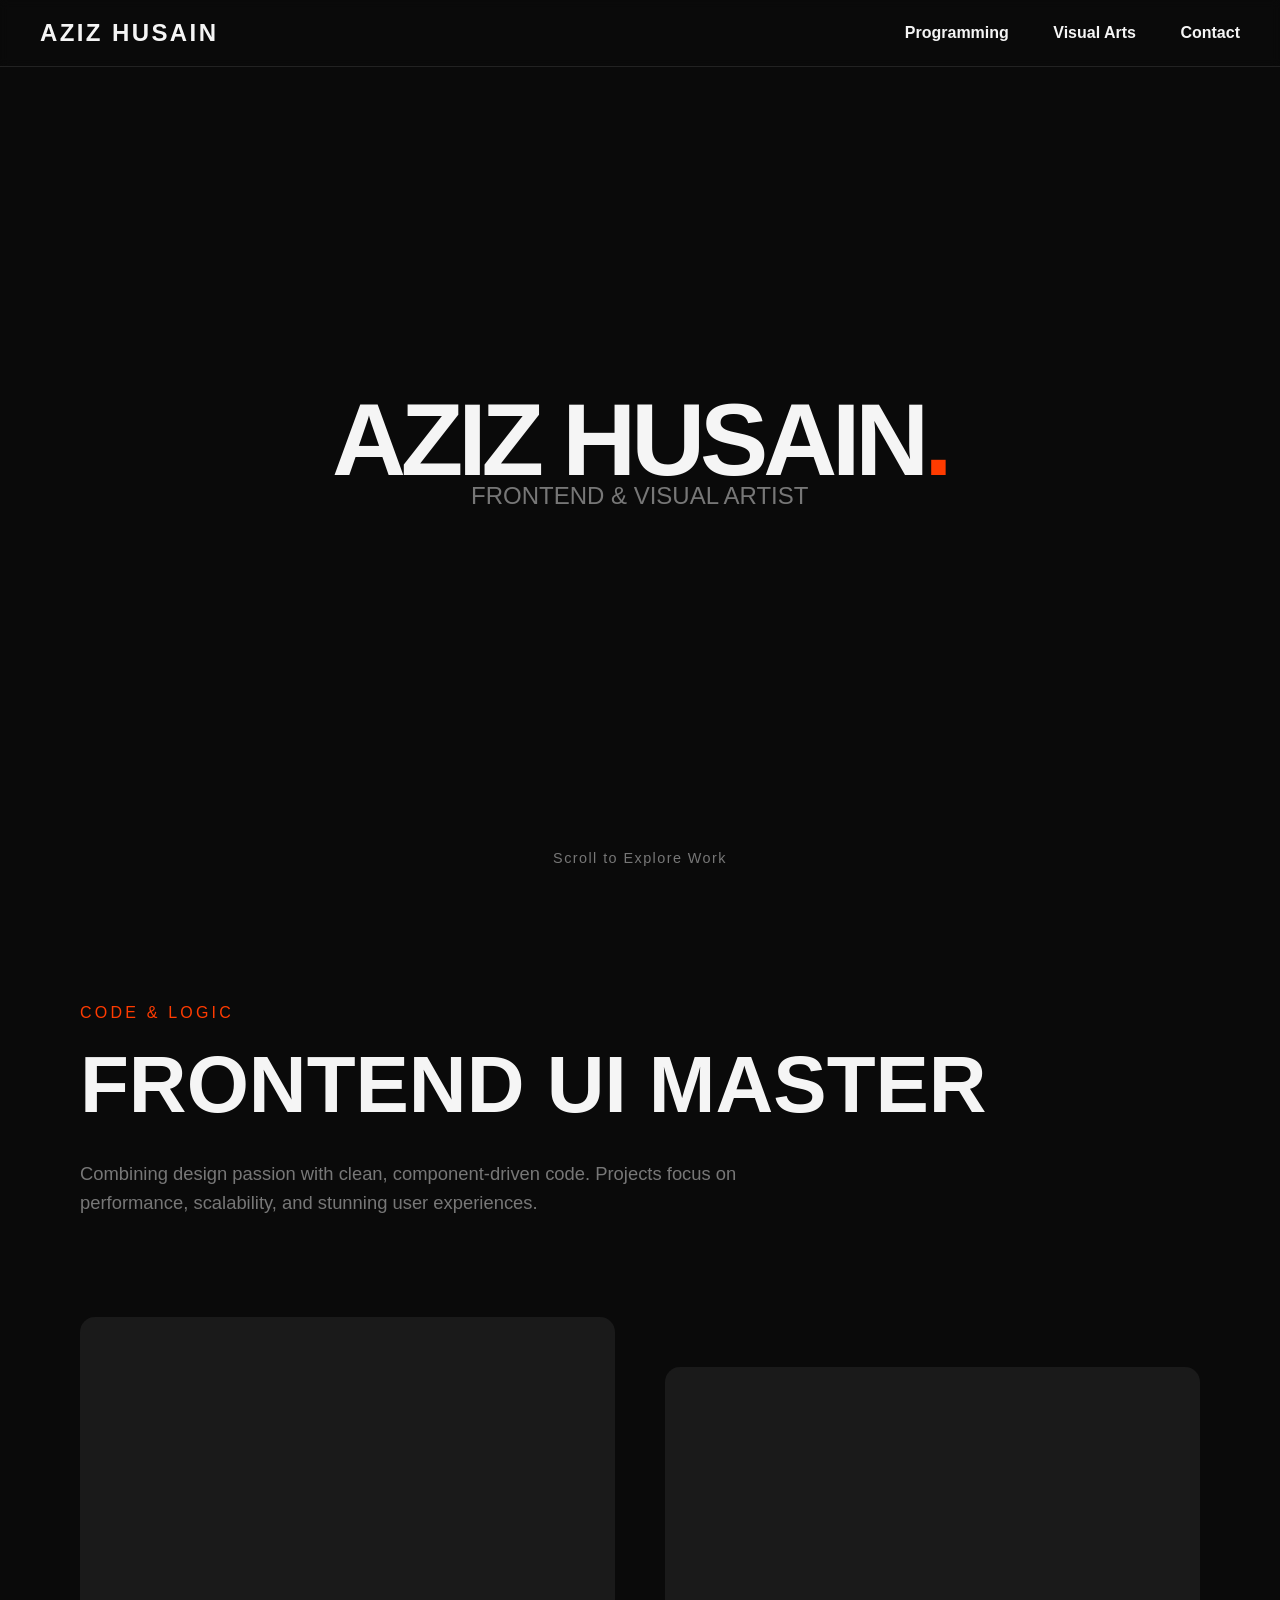
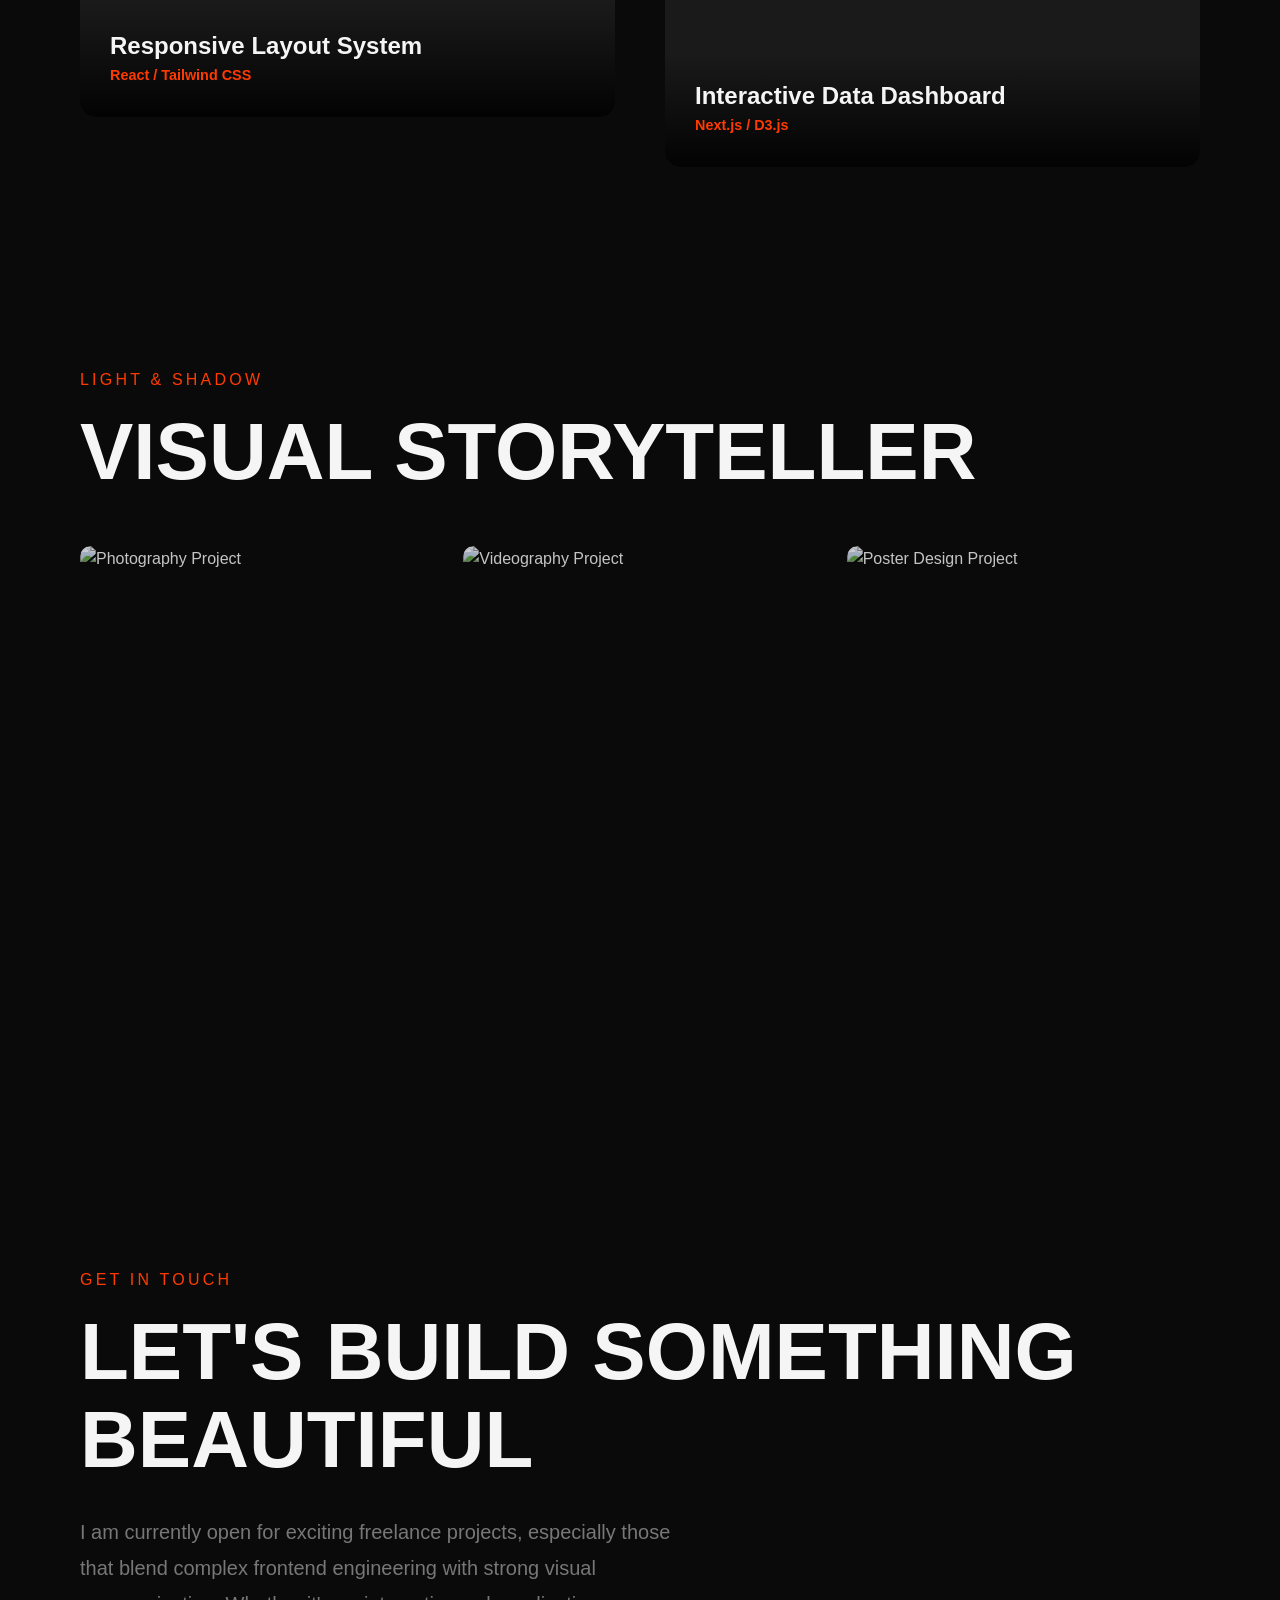
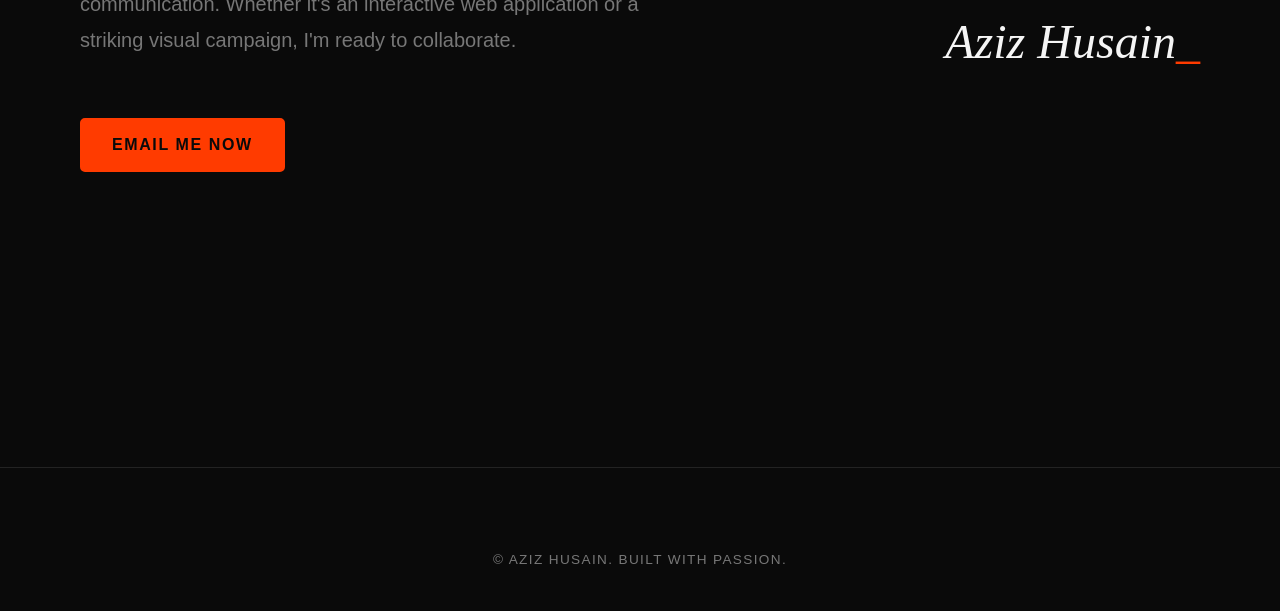
==== commit 920fc65e: "new ui" ====
--- a/index.html
+++ b/index.html
@@ -1,132 +1,165 @@
 <!DOCTYPE html>
 <html lang="en">
-    <head>
-        <meta charset="UTF-8">
-        <meta name="viewport" content="width=device-width, initial-scale=1.0">
-        <title>Aziz Husain - Portfolio | Immersive</title>
-        <link rel="stylesheet" href="style/style.css"> 
-        <link rel="stylesheet" href="https://cdnjs.cloudflare.com/ajax/libs/font-awesome/6.5.2/css/all.min.css">
-    </head>
-    <body>
+<head>
+    <meta charset="UTF-8">
+    <meta name="viewport" content="width=device-width, initial-scale=1.0">
+    <title>Aziz Husain - Programmer & Visual Artist</title>
+    
+    <!-- External Libraries and Your Styles -->
+    <!-- 1. Three.js for 3D/Canvas (NEW) -->
+    <script src="https://cdnjs.cloudflare.com/ajax/libs/three.js/r128/three.min.js"></script>
+    
+    <!-- Your main stylesheet -->
+    <link rel="stylesheet" href="style/style.css">
 
-        <header class="fixed-nav">
-            <h1 class="logo">AZIZ HUSAIN</h1>
-            <nav class="desktop-links">
-                <a href="#about" data-section="about">About</a>
-                <a href="#work" data-section="work">Work</a>
-                <a href="#contact" data-section="contact">Contact</a>
-            </nav>
-            <button class="menu-toggle" aria-label="Toggle navigation menu">
-                <i class="fas fa-bars"></i>
-            </button>
-        </header>
+</head>
+<body>
+
+    <!-- Header Navigation -->
+    <header class="fixed-nav" data-scroll-section>
+        <h1 class="logo"><a href="#hero">AZIZ HUSAIN</a></h1>
+        <nav class="desktop-links">
+            <a href="#programming" data-section="programming">Programming</a>
+            <a href="#visual-arts" data-section="visual-arts">Visual Arts</a>
+            <a href="#contact" data-section="contact">Contact</a>
+        </nav>
+        <button class="menu-toggle" aria-label="Toggle navigation menu">
+            <i class="fas fa-bars"></i>
+        </button>
+    </header>
+    
+    <!-- Mobile Navigation Overlay (Hidden by CSS/JS initially) -->
+    <nav class="mobile-nav-overlay">
+        <button class="close-menu-toggle"><i class="fas fa-times"></i></button>
+        <ul>
+            <li><a href="#programming">Programming</a></li>
+            <li><a href="#visual-arts">Visual Arts</a></li>
+            <li><a href="#contact">Get In Touch</a></li>
+        </ul>
+    </nav>
+
+
+    <!--
+        The main container for the whole page.
+        Lenis controls this scrollable area.
+    -->
+    <main data-scroll-container> 
         
-        <nav class="mobile-nav-overlay">
-            <button class="close-menu-toggle"><i class="fas fa-times"></i></button>
-            <ul>
-                <li><a href="#about">About</a></li>
-                <li><a href="#work">Coding & Visuals</a></li>
-                <li><a href="#contact">Get In Touch</a></li>
-                </ul>
-        </nav>
+        <!-- ============================================== -->
+        <!-- 1. HERO SECTION (The 3D Visual) -->
+        <!-- ============================================== -->
+        <section id="hero" class="hero-section" data-scroll-section>
+            
+            <!-- This is where the Three.js Canvas will be rendered -->
+            <canvas id="main-3d-canvas" class="visual-canvas"></canvas>
 
-        <section id="hero" class="full-panel hero-panel" data-bg-image="assets/images/IMG_1367.JPG">
-            <div class="content-wrapper">
-                <h2 class="title-xl">AZIZ HUSAIN</h2>
-                <p class="subtitle">Developer & Visual Creator</p>
-                <a href="#about" class="cta-button">EXPLORE PORTFOLIO</a>
+            <div id="hero-title" class="hero-title-container">
+                <h1 class="hero-h1">AZIZ HUSAIN<span class="dot">.</span></h1>
+                <p class="hero-h1-sub">FRONTEND & VISUAL ARTIST</p>
             </div>
+
+            <!-- Scroll prompt -->
+            <p class="scroll-down-prompt">Scroll to Explore Work</p>
+
         </section>
 
-        <section id="about" class="full-panel about-panel">
+        <!-- ============================================== -->
+        <!-- 2. MAIN CONTENT SECTIONS -->
+        <!-- ============================================== -->
+        
+        <!-- The "Programmer" Section - Focus on Frontend UI -->
+        <section id="programming" class="content-section" data-scroll-section>
             <div class="content-wrapper">
-                <h2 class="title-l">CREATING STORIES, <br> ONE PIXEL AT A TIME.</h2>
-                <p class="text-l">I specialize in **full-stack web development** while fueling my passion for visual communication through photography, videography, and graphic design. My work is defined by precision, impact, and a dedication to detail.</p>
-            </div>
-        </section>
-
-        <section id="work" class="full-panel work-panel">
-            <div class="content-wrapper">
-                <h2 class="title-l">SELECTED WORKS</h2>
-                <div class="work-grid">
-                    <!-- 1. CODE: Links to the existing project detail page -->
-                    <a href="pages/project-detail.html" class="work-item coding-item" data-title="BEP Calculator" data-category="Code | Web Dev">
-                        <img src="assets/images/placeholder-bep-calculator.jpg" alt="BEP Calculator Project" class="work-img">
-                        <div class="overlay-text">
-                            <h3>BEP Calculator</h3>
-                            <p>Web Development</p>
+                <p class="subtitle">CODE & LOGIC</p>
+                <h2 class="section-h2">Frontend UI Master</h2>
+                <p class="section-description">Combining design passion with clean, component-driven code. Projects focus on performance, scalability, and stunning user experiences.</p>
+                
+                <!-- Project Grid Placeholder -->
+                <div class="project-grid">
+                    <!-- Project Item 1: Placeholder for a coding project -->
+                    <a href="pages/project-detail.html" class="project-item coding-project" data-scroll data-scroll-speed="1">
+                        <div class="project-overlay">
+                            <h3>Responsive Layout System</h3>
+                            <p>React / Tailwind CSS</p>
                         </div>
                     </a>
                     
-                    <!-- 2. PHOTO: Links to the new photography page -->
-                    <a href="pages/photography-detail.html" class="work-item photo-item" data-title="Divisi Media" data-category="Visual | Photography">
-                        <img src="assets/images/photography/IMG_2247.JPG" alt="Divisi Media Photo" class="work-img">
-                        <div class="overlay-text">
-                            <h3>Divisi Media</h3>
-                            <p>Photography</p>
+                    <!-- Project Item 2: Placeholder for another coding project -->
+                    <a href="pages/project-detail.html" class="project-item coding-project" data-scroll data-scroll-speed="-0.5">
+                        <div class="project-overlay">
+                            <h3>Interactive Data Dashboard</h3>
+                            <p>Next.js / D3.js</p>
                         </div>
                     </a>
-
-                    <!-- 3. VIDEO: Links to the new videography page -->
-                    <a href="pages/videography-detail.html" class="work-item video-item" data-title="Short Film Title" data-category="Visual | Videography">
-                         <img src="assets/images/videography/video-thumbnail.png" onerror="this.style.display='none'; this.parentNode.querySelector('.video-placeholder').style.display='flex';" alt="Video Thumbnail" class="work-img">
-                        <div class="video-placeholder" style="display:none; width: 100%; height: 100%; justify-content: center; align-items: center; background-color: #00158f; font-size: 3rem;">
-                            <i class="fas fa-video"></i>
-                        </div>
-                        <div class="overlay-text">
-                            <h3>Short Film Title</h3>
-                            <p>Videography</p>
-                        </div>
-                    </a>
-
-                    <!-- 4. DESIGN: Links to the new poster detail page -->
-                    <a href="pages/poster-detail.html" class="work-item design-item" data-title="Oscar Saintek Poster" data-category="Visual | Design">
-                        <img src="assets/images/Poster/poster oscar saintek 2025 4.png" alt="Oscar Saintek Poster" class="work-img">
-                        <div class="overlay-text">
-                            <h3>Saintek Poster</h3>
-                            <p>Graphic Design</p>
-                        </div>
-                    </a>
-
                 </div>
             </div>
         </section>
 
-        <section id="contact" class="full-panel contact-panel">
+        <!-- The "Visual Arts" Section - Photography, Video, Design -->
+        <section id="visual-arts" class="content-section visual-section" data-scroll-section>
+             <div class="content-wrapper">
+                <p class="subtitle">LIGHT & SHADOW</p>
+                <h2 class="section-h2 animated-text-wrapper">Visual Storyteller</h2>
+                
+                <div class="media-showcase">
+                    <!-- Media Item 1: Photography -->
+                    <a href="pages/divisi-media-detail.html" class="media-item" data-scroll data-scroll-speed="1.2">
+                        <img src="https://placehold.co/800x600/111111/AAAAAA?text=Photography+Portfolio" alt="Photography Project">
+                        <span class="overlay-text">Photography & Portraiture</span>
+                    </a>
+                    
+                    <!-- Media Item 2: Videography -->
+                    <a href="pages/video-project-detail.html" class="media-item" data-scroll data-scroll-speed="0.8">
+                        <img src="https://placehold.co/800x450/111111/AAAAAA?text=Videography+Reel" alt="Videography Project">
+                        <span class="overlay-text">Videography & Editing</span>
+                    </a>
+                    
+                    <!-- Media Item 3: Poster Design -->
+                    <a href="pages/design-project-detail.html" class="media-item" data-scroll data-scroll-speed="1.1">
+                        <img src="https://placehold.co/800x800/111111/AAAAAA?text=Poster+Design" alt="Poster Design Project">
+                        <span class="overlay-text">Graphic & Poster Design</span>
+                    </a>
+                </div>
+            </div>
+        </section>
+        
+        <!-- The "About/Contact" Section -->
+        <section id="contact" class="content-section contact-section" data-scroll-section>
             <div class="content-wrapper">
-                <h2 class="title-l">LET'S CONNECT.</h2>
-                
-                <form id="contact-form">
-                    <input type="text" id="name" name="name" placeholder="YOUR NAME" required>
-                    <input type="email" id="email" name="email" placeholder="YOUR EMAIL" required>
-                    <textarea id="message" name="message" rows="4" placeholder="YOUR MESSAGE" required></textarea>
-                    <button type="submit" class="cta-submit-button">SEND MESSAGE</button>
-                    <p class="form-status" id="form-status"></p>
-                </form>
+                <p class="subtitle">GET IN TOUCH</p>
+                <h2 class="section-h2">Let's Build Something Beautiful</h2>
+                <div class="contact-grid">
+                    <div class="contact-details">
+                        <p>I am currently open for exciting freelance projects, especially those that blend complex frontend engineering with strong visual communication. Whether it's an interactive web application or a striking visual campaign, I'm ready to collaborate.</p>
+                        <a href="mailto:your@email.com" class="cta-button primary-accent-btn margin-top-lg">Email Me Now</a>
+                    </div>
+                    <!-- Placeholder for the Rive/SVG signature animation -->
+                    <div id="signature-animation">
+                        <!-- We will put a simple text placeholder here for now -->
+                        <h3 class="signature-placeholder">Aziz Husain<span class="dot-accent">_</span></h3>
+                    </div>
+                </div>
+            </div>
+        </section>
 
+        <!-- 4. Footer -->
+        <footer class="site-footer" data-scroll-section>
+             <div class="content-wrapper">
                 <div class="social-links-footer">
                     <a href="https://github.com/HusainAziz2308/" target="_blank" aria-label="GitHub Profile"><i class="fab fa-github"></i></a>
                     <a href="YOUR_LINKEDIN_URL" target="_blank" aria-label="LinkedIn Profile"><i class="fab fa-linkedin-in"></i></a>
                     <a href="https://www.instagram.com/aziz.husain23/" target="_blank" aria-label="Instagram Profile"><i class="fab fa-instagram"></i></a>
                     <a href="YOUR_TWITTER_X_URL" target="_blank" aria-label="X (Twitter) Profile"><i class="fab fa-x-twitter"></i></a>
                 </div>
-            </div>
-            <footer>&copy; <span id="current-year"></span> AZIZ HUSAIN.</footer>
-        </section>
-        
-        <div id="project-modal" class="modal">
-            <div class="modal-content-custom">
-                <button class="close-btn-custom"><i class="fas fa-times"></i></button>
-                <div class="modal-body">
-                    <img id="modal-project-img" src="" alt="Project Image">
-                    <h3 id="modal-project-title">Project Title</h3>
-                    <p id="modal-project-category">Category</p>
-                    <p id="modal-project-description">Detailed description of the project goes here. Explain the challenge, your solution, and the technologies used.</p>
-                    <a id="modal-project-link" href="#" target="_blank" class="modal-link-button">View Live Project</a>
-                </div>
-            </div>
-        </div>
+                <p class="copyright">&copy; <span id="current-year-main"></span> AZIZ HUSAIN. Built with passion.</p>
+             </div>
+        </footer>
 
-        <script src="script/script.js"></script>
-    </body>
+    </main>
+
+    <!-- 5. Scripts: Lenis Initialization and Custom JS -->
+    <script src="https://cdn.jsdelivr.net/npm/@studio-freight/lenis@1.0.45/dist/lenis.min.js"></script>
+    <script src="script/script.js"></script>
+
+</body>
 </html>
--- a/style/style.css
+++ b/style/style.css
@@ -1,522 +1,634 @@
-/* RESET AND BASIC STYLES */
-* {
+/* ------------------------------------------- */
+/* 1. Global Variables and Resets */
+/* ------------------------------------------- */
+:root {
+    /* Define Color Palette - Dark, high-contrast theme */
+    --color-dark: #0A0A0A; /* Deep Charcoal/Black for background */
+    --color-light: #F5F5F5; /* Near-White for text */
+    --color-accent: #FF3B00; /* Bright Orange/Red for key highlights (Lando's McLaren color) */
+    --color-medium-gray: #777777; /* For subtle text/dividers */
+
+    /* Typography */
+    --font-primary: 'Inter', sans-serif;
+    --font-size-body: 1.15rem;
+    --font-size-h1: 8vw; /* Fluid H1 for big impact */
+    --font-size-h2: 5rem;
+    --font-size-h3: 2rem;
+
+    /* Spacing */
+    --spacing-lg: 100px;
+    --spacing-md: 40px;
+}
+
+/* Load Inter font (simulated via import) */
+@import url('https://fonts.googleapis.com/css2?family=Inter:wght@100..900&display=swap');
+
+*, *::before, *::after {
+    box-sizing: border-box;
     margin: 0;
     padding: 0;
-    box-sizing: border-box;
-}
-
-:root {
-    --color-dark: #121212; /* Near Black */
-    --color-light: #f4f4f4; /* Near White */
-    --color-accent: #00aeff; /* Bright Blue Accent (Primary) */
-    --color-secondary: #00158f; /* Deep Blue (Secondary) */
-    --font-heading: 'Segoe UI', sans-serif;
-    --font-body: 'Segoe UI', Tahoma, Geneva, Verdana, sans-serif;
+    text-decoration: none;
+    list-style: none;
 }
 
 html {
     scroll-behavior: smooth;
+    background-color: var(--color-dark);
 }
 
 body {
-    font-family: var(--font-body);
-    color: var(--color-light);
+    font-family: var(--font-primary);
+    color: var(--color-light);
+    line-height: 1.6;
     background-color: var(--color-dark);
-    line-height: 1.5;
-    overflow-x: hidden;
-}
-
+    /* Prevent default scroll, Lenis will manage it */
+    overflow: hidden; 
+}
+
+/* ------------------------------------------- */
+/* 2. Typography and Utility Classes */
+/* ------------------------------------------- */
+
+.logo {
+    font-size: 1.5rem;
+    font-weight: 800;
+    letter-spacing: 0.1em;
+    color: var(--color-light);
+}
+
+h1, h2, h3 {
+    font-weight: 900;
+    line-height: 1.1;
+}
+
+h1 { font-size: var(--font-size-h1); }
+h2 { font-size: var(--font-size-h2); }
+h3 { font-size: var(--font-size-h3); }
+
+/* Anchor styles */
 a {
-    color: var(--color-accent);
-    text-decoration: none;
-    transition: color 0.3s ease;
-}
-
+    color: var(--color-light);
+    transition: color 0.3s ease, transform 0.3s ease;
+}
 a:hover {
-    color: var(--color-light);
-}
-
-h1, h2, h3 {
-    font-family: var(--font-heading);
-    font-weight: 800;
-    color: var(--color-light);
-}
-
-/* ------------------------------------------------ */
-/* NAVIGATION & HEADER */
-/* ------------------------------------------------ */
+    color: var(--color-accent);
+}
+
+.content-wrapper {
+    max-width: 1200px;
+    margin: 0 auto;
+    padding: 0 var(--spacing-md);
+}
+
+/* Accent text/Subtitle */
+.subtitle {
+    font-size: 1rem;
+    font-weight: 500;
+    letter-spacing: 0.2em;
+    text-transform: uppercase;
+    color: var(--color-accent);
+}
+
+/* Call To Action Buttons (for high contrast) */
+.cta-button {
+    display: inline-block;
+    padding: 12px 30px;
+    border: 2px solid var(--color-accent);
+    background-color: var(--color-accent);
+    color: var(--color-dark);
+    font-weight: 700;
+    text-transform: uppercase;
+    letter-spacing: 0.1em;
+    border-radius: 5px;
+    transition: all 0.3s ease;
+}
+
+.cta-button:hover {
+    background-color: var(--color-dark);
+    color: var(--color-accent);
+    transform: translateY(-2px);
+}
+
+/* ------------------------------------------- */
+/* 3. Navigation and Header */
+/* ------------------------------------------- */
 
 .fixed-nav {
     position: fixed;
     top: 0;
     left: 0;
     width: 100%;
-    z-index: 1000;
+    padding: 20px var(--spacing-md);
     display: flex;
     justify-content: space-between;
     align-items: center;
-    padding: 20px 40px;
-    background: transparent;
-    transition: background-color 0.3s ease, padding 0.3s ease;
-}
-
-/* Sticky effect on scroll (less noticeable with dark background) */
-.fixed-nav.scrolled {
-    background-color: rgba(18, 18, 18, 0.95);
-    padding: 15px 40px;
-}
-
-.logo {
-    font-size: 1.5rem;
-    font-weight: 900;
-    color: var(--color-accent);
-    letter-spacing: 2px;
+    z-index: 1000;
+    /* Use a subtle transparent background */
+    background: rgba(10, 10, 10, 0.8); 
+    backdrop-filter: blur(5px);
+    border-bottom: 1px solid rgba(255, 255, 255, 0.1);
 }
 
 .desktop-links a {
-    margin-left: 30px;
-    font-size: 1rem;
+    margin-left: var(--spacing-md);
     font-weight: 600;
-    text-transform: uppercase;
-}
-
-.menu-toggle {
+}
+
+/* Menu Toggle Button (Visible on mobile, hidden on desktop) */
+.menu-toggle, .close-menu-toggle {
+    display: none; /* Hidden by default, only show on mobile */
     background: none;
     border: none;
     color: var(--color-light);
-    font-size: 1.5rem;
+    font-size: 1.8rem;
     cursor: pointer;
-    display: none; /* Hide on desktop */
-}
-
-/* Mobile Navigation Overlay */
+    z-index: 1001;
+    transition: color 0.3s ease;
+}
+
+.menu-toggle:hover, .close-menu-toggle:hover {
+    color: var(--color-accent);
+}
+
+
+/* --- MOBILE MENU OVERLAY STYLES (NEW BLOCK) --- */
 .mobile-nav-overlay {
     position: fixed;
     top: 0;
     left: 0;
-    width: 100vw;
+    width: 100%;
+    height: 100%;
+    background-color: var(--color-dark);
+    z-index: 999;
+    /* Transition from the left */
+    transform: translateX(-100%);
+    transition: transform 0.5s cubic-bezier(0.86, 0, 0.07, 1); 
+    display: flex;
+    flex-direction: column;
+    justify-content: center;
+    align-items: center;
+    text-align: center;
+}
+
+.mobile-nav-overlay.open {
+    transform: translateX(0);
+}
+
+.mobile-nav-overlay .close-menu-toggle {
+    position: absolute;
+    top: 30px;
+    right: var(--spacing-md);
+    display: block; /* Always visible when the overlay is open */
+}
+
+.mobile-nav-overlay ul {
+    display: flex;
+    flex-direction: column;
+    gap: 40px;
+}
+
+.mobile-nav-overlay a {
+    font-size: 3rem;
+    font-weight: 900;
+    text-transform: uppercase;
+    letter-spacing: 0.1em;
+}
+
+.mobile-nav-overlay a:hover {
+    color: var(--color-accent);
+}
+
+/* ------------------------------------------- */
+/* 4. HERO SECTION STYLES (3D Visual) */
+/* ------------------------------------------- */
+.hero-section {
+    position: relative;
     height: 100vh;
-    background-color: var(--color-dark);
-    z-index: 1050;
-    display: none;
-    opacity: 0;
-    transition: opacity 0.5s ease;
-}
-
-.mobile-nav-overlay.active {
     display: flex;
     justify-content: center;
     align-items: center;
-    opacity: 1;
-}
-
-.mobile-nav-overlay ul {
-    list-style: none;
-    text-align: center;
-}
-
-.mobile-nav-overlay a {
-    font-size: 2.5rem;
-    font-weight: 900;
-    display: block;
-    padding: 15px 0;
-    color: var(--color-light);
-    transition: color 0.3s ease;
-}
-
-.mobile-nav-overlay a:hover {
-    color: var(--color-accent);
-}
-
-.close-menu-toggle {
-    position: absolute;
-    top: 30px;
-    right: 40px;
-    background: none;
-    border: none;
-    color: var(--color-light);
-    font-size: 2rem;
-    cursor: pointer;
-}
-
-/* ------------------------------------------------ */
-/* FULL SCREEN PANELS (SECTIONS) */
-/* ------------------------------------------------ */
-
-.full-panel {
-    min-height: 100vh;
-    width: 100%;
-    display: flex;
-    align-items: center;
-    justify-content: center;
-    padding: 100px 40px;
-    position: relative;
-    overflow: hidden;
-}
-
-.content-wrapper {
-    position: relative;
-    z-index: 2;
-    max-width: 1200px;
-    width: 100%;
-    text-align: center;
-}
-
-/* Shared Text Styles */
-.title-xl { font-size: 6rem; line-height: 1.1; margin-bottom: 20px; text-transform: uppercase; }
-.title-l { font-size: 3.5rem; line-height: 1.2; margin-bottom: 20px; color: var(--color-dark); }
-.subtitle { font-size: 1.5rem; font-weight: 400; color: var(--color-light); }
-.text-l { font-size: 1.2rem; font-weight: 300; line-height: 1.8; max-width: 800px; margin: 0 auto 40px; color: var(--color-dark); }
-
-/* --- HERO PANEL --- */
-.hero-panel {
-    background-size: cover;
-    background-position: center;
-    background-repeat: no-repeat;
-    background-image: var(--bg-img);
-    transition: background-position 0.5s ease-out; /* For Parallax JS */
-}
-
-.hero-panel::before {
-    content: '';
+    overflow: hidden; 
+}
+
+.visual-canvas {
     position: absolute;
     top: 0;
     left: 0;
     width: 100%;
     height: 100%;
-    background: rgba(0, 0, 0, 0.65); /* Dark overlay for text contrast */
-    z-index: 1;
-}
-
-.hero-panel .title-xl {
-    color: var(--color-light);
-}
-
-.cta-button {
-    display: inline-block;
-    padding: 15px 35px;
-    border: 2px solid var(--color-accent);
-    color: var(--color-accent);
-    font-weight: 700;
-    letter-spacing: 1px;
-    text-transform: uppercase;
-    transition: background-color 0.3s ease, color 0.3s ease;
-    margin-top: 30px;
-}
-
-.cta-button:hover {
-    background-color: var(--color-accent);
-    color: var(--color-dark);
-}
-
-/* --- ABOUT PANEL --- */
-.about-panel {
-    background-color: var(--color-light);
-    color: var(--color-dark);
+    z-index: 0; 
+    /* Ensures the canvas doesn't introduce scroll issues */
+    touch-action: none; 
+}
+
+.hero-title-container {
+    position: relative;
     text-align: center;
-}
-.about-panel .title-l {
-    color: var(--color-secondary);
-}
-
-/* --- WORK PANEL (THE GALLERY) --- */
-.work-panel {
-    background-color: var(--color-dark);
-}
-
-.work-panel .title-l {
-    color: var(--color-light);
-    margin-bottom: 60px;
-}
-
-.work-grid {
+    z-index: 10;
+    pointer-events: none; /* Allows mouse events to pass through to the canvas/body */
+    transition: opacity 0.5s, transform 0.5s;
+    will-change: opacity, transform;
+}
+
+.hero-h1 {
+    font-size: var(--font-size-h1);
+    letter-spacing: -0.05em;
+    text-transform: uppercase;
+}
+.hero-h1-sub {
+    font-size: 1.5rem;
+    font-weight: 500;
+    color: var(--color-medium-gray);
+    margin-top: -20px;
+}
+.dot {
+    color: var(--color-accent);
+}
+
+.scroll-down-prompt {
+    position: absolute;
+    bottom: 30px;
+    left: 50%;
+    transform: translateX(-50%);
+    font-size: 0.9rem;
+    font-weight: 500;
+    color: var(--color-medium-gray);
+    letter-spacing: 0.1em;
+    animation: bounce 2s infinite;
+    z-index: 10;
+}
+
+@keyframes bounce {
+    0%, 20%, 50%, 80%, 100% {
+        transform: translate(-50%, 0);
+    }
+    40% {
+        transform: translate(-50%, -10px);
+    }
+    60% {
+        transform: translate(-50%, -5px);
+    }
+}
+
+/* ------------------------------------------- */
+/* 5. MAIN CONTENT & GRID STYLES */
+/* ------------------------------------------- */
+
+.content-section {
+    padding: var(--spacing-lg) 0;
+    min-height: 100vh;
+}
+
+.section-h2 {
+    margin: 15px 0 30px 0;
+    text-transform: uppercase;
+}
+
+.section-description {
+    max-width: 700px;
+    font-size: var(--font-size-body);
+    color: var(--color-medium-gray);
+    margin-bottom: var(--spacing-lg);
+}
+
+/* --- PROGRAMMING PROJECT GRID --- */
+.project-grid {
     display: grid;
-    /* Mixed grid layout for visual interest */
-    grid-template-columns: repeat(4, 1fr);
-    grid-template-rows: auto;
-    gap: 15px;
-}
-
-.work-item {
+    grid-template-columns: repeat(2, 1fr); /* Two columns on desktop */
+    gap: 50px;
+}
+
+.project-item {
+    display: block;
+    height: 400px; 
+    border-radius: 15px;
     position: relative;
     overflow: hidden;
-    border-radius: 8px;
-    box-shadow: 0 4px 15px rgba(0, 0, 0, 0.4);
+    background-color: #1a1a1a;
+    transition: box-shadow 0.3s ease, transform 0.3s ease;
     cursor: pointer;
-    aspect-ratio: 1 / 1;
-    transition: transform 0.3s ease;
-}
-
-.work-item:hover {
+}
+
+/* NEW: Styles for the image inside the project item to enable parallax */
+.project-item img {
+    position: absolute;
+    top: -10%; /* Start the image 10% higher to center it in the 120% height window */
+    left: 0;
+    width: 100%;
+    height: 120%; /* Make it taller than the container for the parallax effect */
+    object-fit: cover;
+    will-change: transform; /* Performance optimization for transformation */
+    /* Visual style enhancement */
+    filter: brightness(0.6); 
+    transition: filter 0.3s ease;
+}
+
+
+.project-item:hover {
+    box-shadow: 0 0 40px rgba(255, 59, 0, 0.4); /* Glowing accent shadow on hover */
     transform: translateY(-5px);
 }
 
-/* Size adjustments for the grid items */
-.work-item:nth-child(1) { grid-column: span 2; } /* BEP Calculator: spans 2 columns */
-.work-item:nth-child(3) { grid-column: span 2; } /* Video: spans 2 columns */
-
-.work-img {
-    width: 100%;
-    height: 100%;
-    object-fit: cover;
-    transition: opacity 0.4s ease, transform 0.6s ease;
-}
-
-.work-item:hover .work-img {
-    opacity: 0.8;
-    transform: scale(1.05);
-}
-
-.overlay-text {
+.project-item:hover img {
+    filter: brightness(0.9);
+}
+
+.project-item:nth-child(2n) {
+    /* Staggered layout - push every second item down slightly */
+    margin-top: 50px; 
+}
+
+.project-overlay {
     position: absolute;
     bottom: 0;
     left: 0;
     width: 100%;
-    padding: 20px;
-    background: linear-gradient(to top, rgba(0, 0, 0, 0.8), transparent);
-    color: var(--color-light);
-    text-align: left;
+    padding: 30px;
+    background: linear-gradient(to top, rgba(0, 0, 0, 0.9), rgba(0, 0, 0, 0));
+    z-index: 20; /* Ensure overlay text is above the image */
+}
+
+.project-overlay h3 {
+    font-size: 1.5rem;
+    color: var(--color-light);
+    margin-bottom: 5px;
+}
+.project-overlay p {
+    color: var(--color-accent);
+    font-size: 0.9rem;
+    font-weight: 600;
+}
+
+
+/* --- VISUAL ARTS SHOWCASE (More Image Focused) --- */
+.media-showcase {
+    display: grid;
+    grid-template-columns: repeat(3, 1fr); /* Three columns on desktop */
+    gap: 30px;
+    margin-top: 50px;
+}
+
+.media-item {
+    display: block;
+    position: relative;
+    overflow: hidden;
+    border-radius: 10px;
     transition: transform 0.3s ease;
 }
 
-.overlay-text h3 {
-    font-size: 1.5rem;
-    margin-bottom: 5px;
-    color: var(--color-light);
-}
-
-.overlay-text p {
-    font-size: 0.9rem;
-    color: var(--color-accent);
-    font-weight: 600;
-}
-
-.video-placeholder {
-    width: 100%;
-    height: 100%;
-    display: flex;
-    justify-content: center;
+.media-item img {
+    width: 100%;
+    height: auto;
+    display: block;
+    border-radius: 10px;
+    filter: brightness(0.8) grayscale(0.2);
+    transition: transform 0.6s cubic-bezier(0.2, 0.8, 0.5, 1), filter 0.6s ease;
+}
+
+.media-item:hover img {
+    transform: scale(1.05);
+    filter: brightness(1) grayscale(0);
+}
+
+.overlay-text {
+    position: absolute;
+    bottom: 15px;
+    left: 15px;
+    font-size: 1.2rem;
+    font-weight: 700;
+    color: var(--color-light);
+    background-color: rgba(0, 0, 0, 0.5);
+    padding: 5px 10px;
+    border-radius: 5px;
+    opacity: 0;
+    transition: opacity 0.3s ease;
+    z-index: 20; /* Ensure overlay text is above the image */
+}
+
+.media-item:hover .overlay-text {
+    opacity: 1;
+}
+
+/* --- CONTACT SECTION --- */
+.contact-section {
+    padding-top: 100px;
+    padding-bottom: 150px;
+}
+.contact-grid {
+    display: grid;
+    grid-template-columns: 2fr 1fr;
+    gap: 80px;
     align-items: center;
-    background-color: var(--color-secondary);
+}
+.contact-details p {
+    font-size: 1.25rem;
+    line-height: 1.8;
+    color: var(--color-medium-gray);
+    max-width: 600px;
+}
+.signature-placeholder {
+    font-family: 'Times New Roman', serif;
     font-size: 3rem;
-}
-
-/* --- CONTACT PANEL --- */
-.contact-panel {
-    background-color: var(--color-light);
-}
-
-.contact-panel .title-l {
-    color: var(--color-secondary);
-}
-
-#contact-form {
-    max-width: 600px;
-    margin: 40px auto;
+    font-style: italic;
+    font-weight: 300;
+    text-align: right;
+    color: var(--color-light);
+}
+.dot-accent {
+    color: var(--color-accent);
+}
+
+/* ------------------------------------------- */
+/* 6. Detail Page Structure (project-detail.html) */
+/* ------------------------------------------- */
+
+.project-hero-detail {
+    min-height: 100vh;
+    padding-top: 100px; /* Space for the fixed header */
     display: flex;
     flex-direction: column;
-    gap: 20px;
+    justify-content: flex-start;
+    align-items: center;
+    background-color: var(--color-dark);
+}
+
+.project-header-text {
     text-align: center;
-}
-
-#contact-form input,
-#contact-form textarea {
-    width: 100%;
-    padding: 15px;
-    border: 1px solid var(--color-secondary);
-    border-radius: 0; /* Modern, clean look */
-    background: transparent;
-    color: var(--color-dark);
-    font-size: 1rem;
-}
-
-#contact-form input::placeholder,
-#contact-form textarea::placeholder {
-    color: #666;
-}
-
-#contact-form input:focus,
-#contact-form textarea:focus {
-    border-color: var(--color-accent);
-    outline: none;
-}
-
-.cta-submit-button {
-    background-color: var(--color-secondary);
-    color: var(--color-light);
-    padding: 15px 30px;
-    font-weight: 700;
-    text-transform: uppercase;
-    border: none;
-    cursor: pointer;
+    padding: 80px 0 40px 0;
+}
+
+.title-detail {
+    font-size: 5rem;
+    text-transform: uppercase;
+    margin-top: 10px;
+}
+
+.project-media-full-bleed {
+    width: 100%;
+    overflow: hidden; /* Important for the parallax effect */
+    padding: 0 50px; /* Some margin on the side */
+}
+
+.project-media-full-bleed img {
+    width: 100%;
+    display: block;
+    border-radius: 12px;
+    box-shadow: 0 10px 40px rgba(0, 0, 0, 0.7);
+    transition: transform 0.05s linear; 
+}
+
+.project-info-grid-section {
+    padding: var(--spacing-lg) 0;
+    background-color: var(--color-dark);
+}
+
+.project-info-grid {
+    display: grid;
+    grid-template-columns: 1fr 2fr;
+    gap: 100px;
+    padding: var(--spacing-md) 0;
+}
+
+.info-title {
+    font-size: 1.8rem;
+    margin-bottom: 20px;
+    color: var(--color-light);
+    text-transform: uppercase;
+}
+
+.info-body {
+    font-size: 1.1rem;
+    color: var(--color-medium-gray);
+    line-height: 1.7;
+}
+
+.margin-top-lg {
+    margin-top: 60px;
+}
+
+.links-cta {
+    margin-top: 40px;
+}
+
+/* Tech Tags styling */
+.tech-tags-list {
+    display: flex;
+    flex-wrap: wrap;
+    gap: 15px;
+    margin-bottom: 40px;
+}
+
+.tech-tag-item {
+    padding: 8px 18px;
+    border: 1px solid var(--color-medium-gray);
+    color: var(--color-light);
+    font-size: 0.9rem;
+    font-weight: 500;
+    border-radius: 20px;
+    cursor: default;
     transition: background-color 0.3s ease;
 }
 
-.cta-submit-button:hover {
+.tech-tag-item:hover {
     background-color: var(--color-accent);
     color: var(--color-dark);
-}
-
-.form-status {
-    color: var(--color-secondary);
-    font-weight: 600;
+    border-color: var(--color-accent);
+}
+
+/* ------------------------------------------- */
+/* 7. Footer and General Layout */
+/* ------------------------------------------- */
+
+.site-footer {
+    padding: var(--spacing-md) 0;
+    text-align: center;
+    background-color: var(--color-dark);
+    border-top: 1px solid rgba(255, 255, 255, 0.1);
+}
+
+.social-links-footer a {
+    font-size: 1.8rem;
+    margin: 0 15px;
+    color: var(--color-medium-gray);
+    display: inline-block;
+}
+
+.social-links-footer a:hover {
+    color: var(--color-light);
+    transform: scale(1.1);
+}
+
+.copyright {
     margin-top: 15px;
-}
-
-.social-links-footer {
-    margin-top: 40px;
-}
-
-.social-links-footer a {
-    color: var(--color-secondary);
-    font-size: 2rem;
-    margin: 0 15px;
-}
-
-.social-links-footer a:hover {
-    color: var(--color-accent);
-}
-
-footer {
-    position: absolute;
-    bottom: 20px;
-    width: 100%;
-    text-align: center;
-    font-size: 0.8rem;
-    color: #999;
-}
-
-/* ------------------------------------------------ */
-/* MODAL POPUP (Simplified) */
-/* ------------------------------------------------ */
-
-.modal {
-    display: none;
-    position: fixed;
-    z-index: 2000;
-    left: 0;
-    top: 0;
-    width: 100%;
-    height: 100%;
-    background-color: rgba(0, 0, 0, 0.9);
-    overflow-y: auto;
-}
-
-.modal-content-custom {
-    background-color: var(--color-dark);
-    margin: 5% auto;
-    padding: 40px;
-    border-radius: 10px;
-    max-width: 800px;
-    position: relative;
-    color: var(--color-light);
-}
-
-.close-btn-custom {
-    position: absolute;
-    top: 20px;
-    right: 20px;
-    background: none;
-    border: none;
-    color: var(--color-light);
-    font-size: 2rem;
-    cursor: pointer;
-    transition: color 0.3s;
-}
-
-.close-btn-custom:hover {
-    color: var(--color-accent);
-}
-
-.modal-body h3 {
-    color: var(--color-accent);
-    font-size: 2.5rem;
-    margin-top: 20px;
-}
-
-.modal-body p {
-    margin-bottom: 20px;
-    color: #ccc;
-}
-
-#modal-project-img {
-    width: 100%;
-    height: auto;
-    border-radius: 5px;
-    margin-bottom: 20px;
-}
-
-.modal-link-button {
-    display: inline-block;
-    padding: 10px 25px;
-    background-color: var(--color-accent);
-    color: var(--color-dark);
-    font-weight: 700;
-    text-transform: uppercase;
-}
-
-.modal-link-button:hover {
-    background-color: var(--color-light);
-}
-
-/* ------------------------------------------------ */
-/* New Styles for Project Detail Page */
-/* ------------------------------------------------ */
-
-.tech-tag {
-    background-color: var(--color-secondary);
-    color: var(--color-light);
-    padding: 8px 15px;
-    border-radius: 20px;
-    font-size: 0.9rem;
-    font-weight: 600;
-    transition: background-color 0.3s;
-}
-
-.tech-tag:hover {
-    background-color: var(--color-accent);
-    color: var(--color-dark);
-}
-
-
-/* ------------------------------------------------ */
-/* MEDIA QUERIES (MOBILE) */
-/* ------------------------------------------------ */
-
-@media (max-width: 900px) {
-    .title-xl { font-size: 4rem; }
-    .title-l { font-size: 2.5rem; }
-    .subtitle { font-size: 1.2rem; }
-    .text-l { font-size: 1rem; }
-
-    .fixed-nav {
-        padding: 15px 20px;
-    }
-
-    .desktop-links {
-        display: none;
-    }
-
+    font-size: 0.85rem;
+    color: var(--color-medium-gray);
+    letter-spacing: 0.1em;
+    text-transform: uppercase;
+}
+
+
+/* ------------------------------------------- */
+/* 8. Mobile Responsiveness */
+/* ------------------------------------------- */
+
+@media (max-width: 1024px) {
+    :root {
+        --font-size-h1: 12vw;
+        --font-size-h2: 3rem;
+        --spacing-lg: 60px;
+        --spacing-md: 20px;
+    }
+
+    /* Show the menu toggle button */
     .menu-toggle {
         display: block;
     }
+
+    /* Detail Page adjustments */
+    .title-detail {
+        font-size: 3rem;
+    }
+
+    .project-info-grid {
+        grid-template-columns: 1fr; /* Stack columns */
+        gap: 50px;
+    }
+
+    .project-media-full-bleed {
+        padding: 0 var(--spacing-md);
+    }
     
-    .work-grid {
+    .desktop-links {
+        display: none; /* Hide desktop links on mobile/tablet */
+    }
+
+    .project-nav {
+        padding: 15px var(--spacing-md);
+    }
+    
+    /* Main Page adjustments */
+    .project-grid {
         grid-template-columns: 1fr; /* Single column on mobile */
-    }
-
-    .work-item:nth-child(1), 
-    .work-item:nth-child(3) {
-        grid-column: span 1; 
+        gap: 30px;
+    }
+    .project-item:nth-child(2n) {
+        margin-top: 0; /* Remove staggering on mobile */
+    }
+    .media-showcase {
+        grid-template-columns: 1fr; /* Single column on mobile */
+    }
+    .contact-grid {
+        grid-template-columns: 1fr; /* Stack contact elements */
+    }
+    .signature-placeholder {
+        text-align: left;
+        margin-top: 40px;
     }
     
-    /* Responsive adjustment for the Project Detail grid */
-    .project-info {
-        grid-template-columns: 1fr; /* Stack columns on mobile */
-        gap: 30px;
-    }
-
-    .project-detail .title-l {
-        font-size: 3rem !important; /* Override large font size on mobile */
-    }
-}+    .hero-h1-sub {
+        font-size: 1rem;
+    }
+    .hero-h1 {
+        padding: 0 10px;
+    }
+}
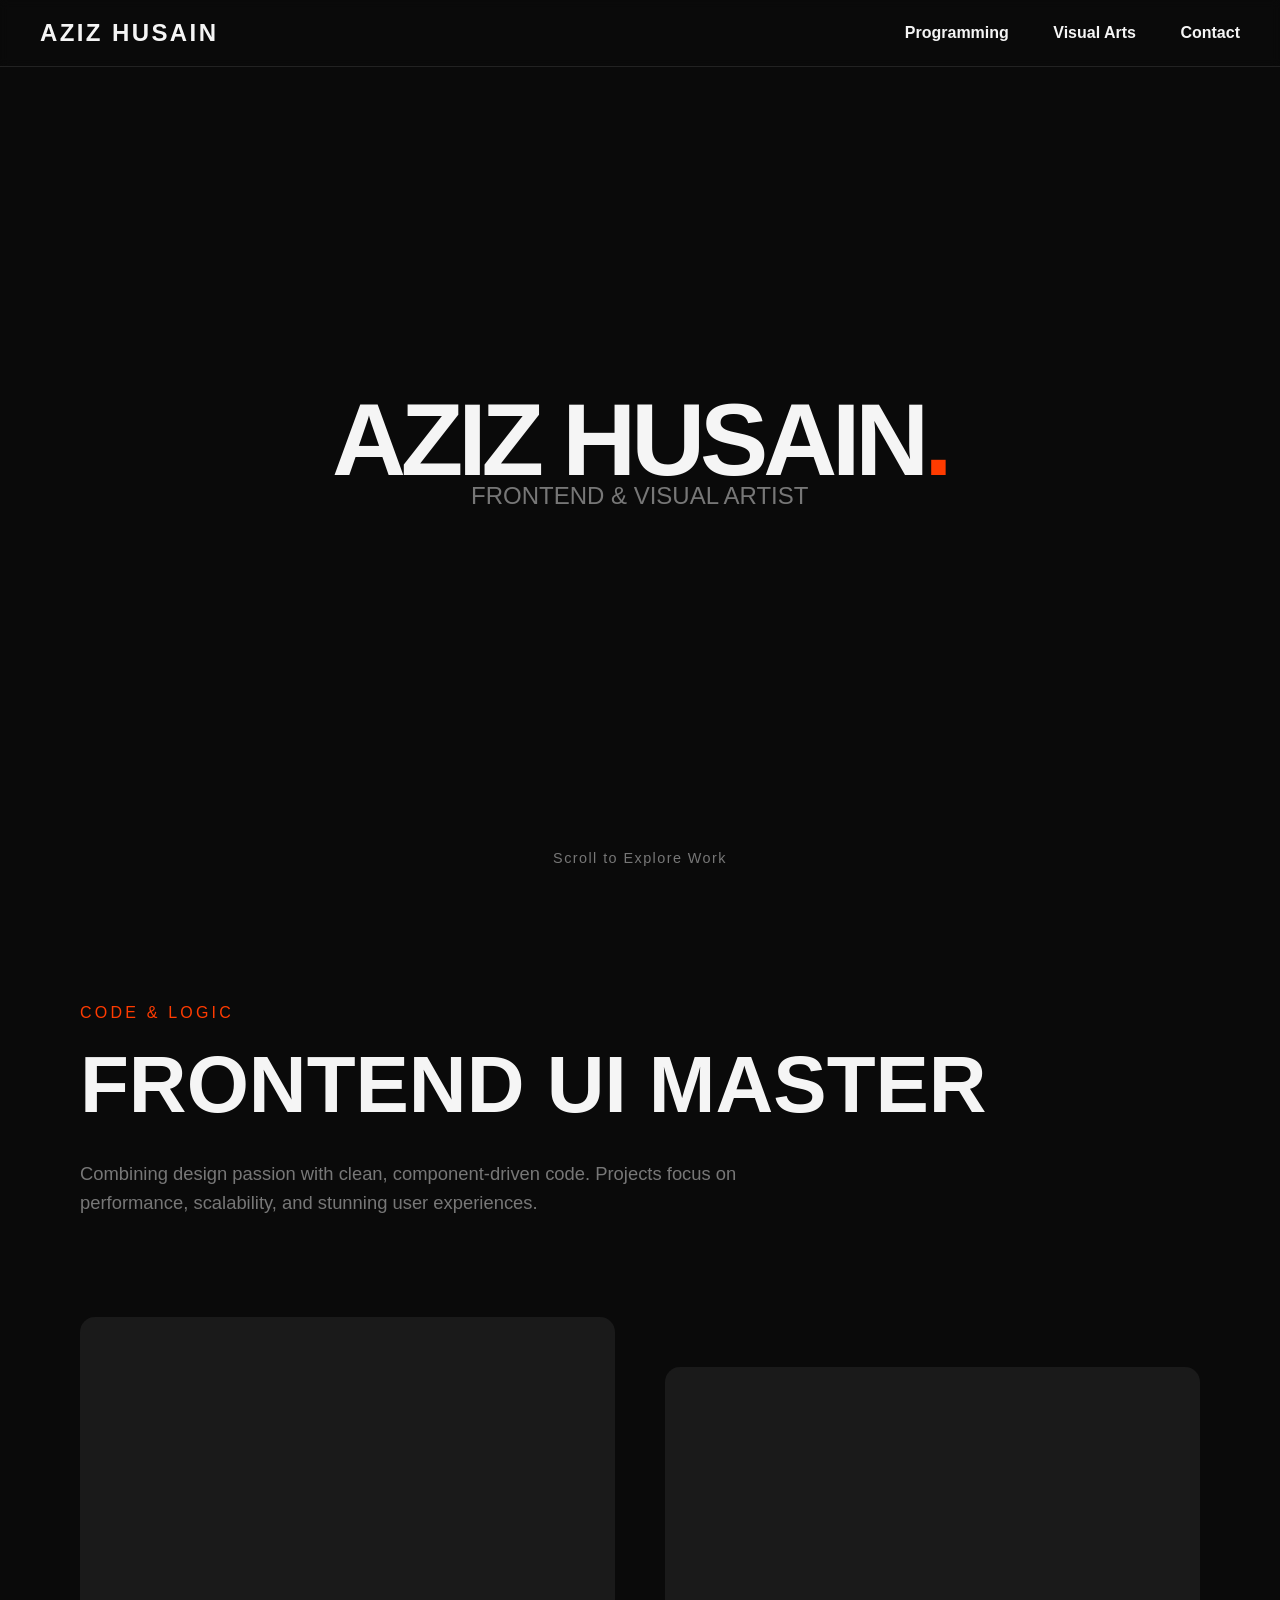
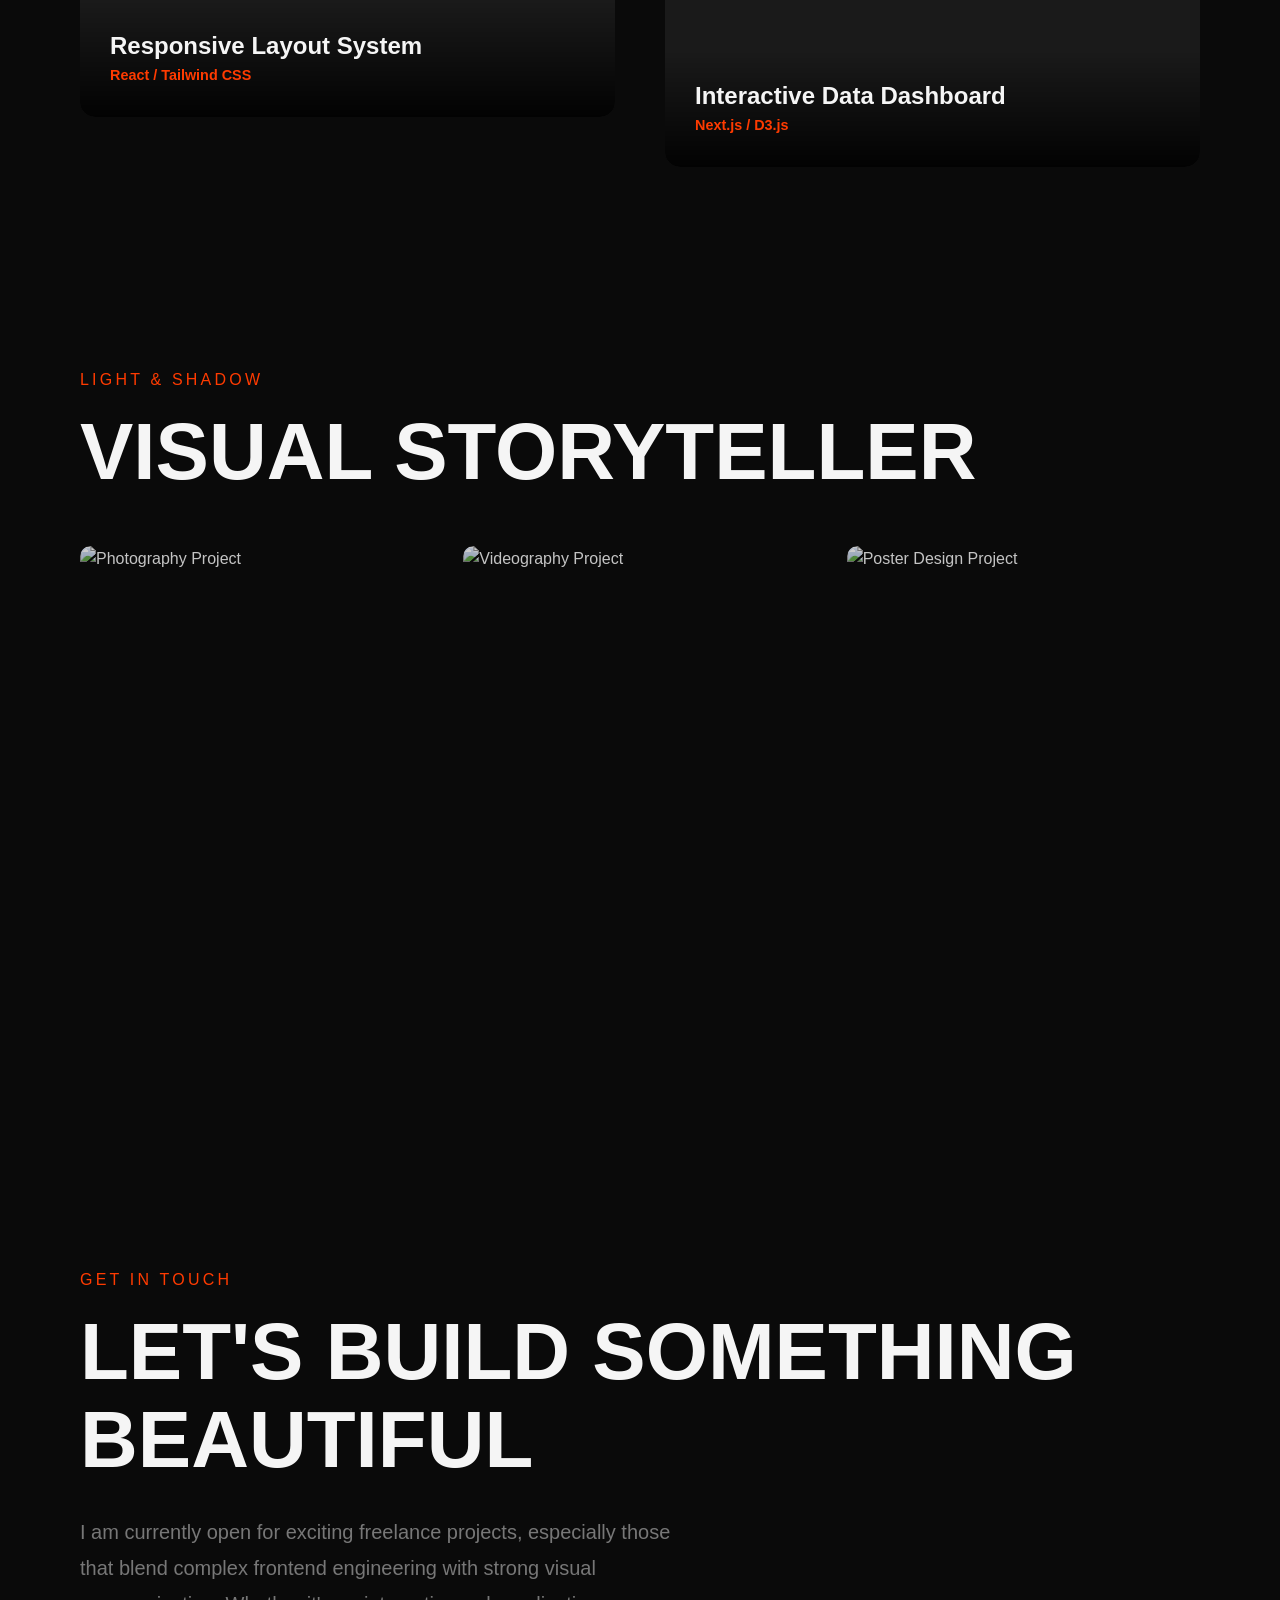
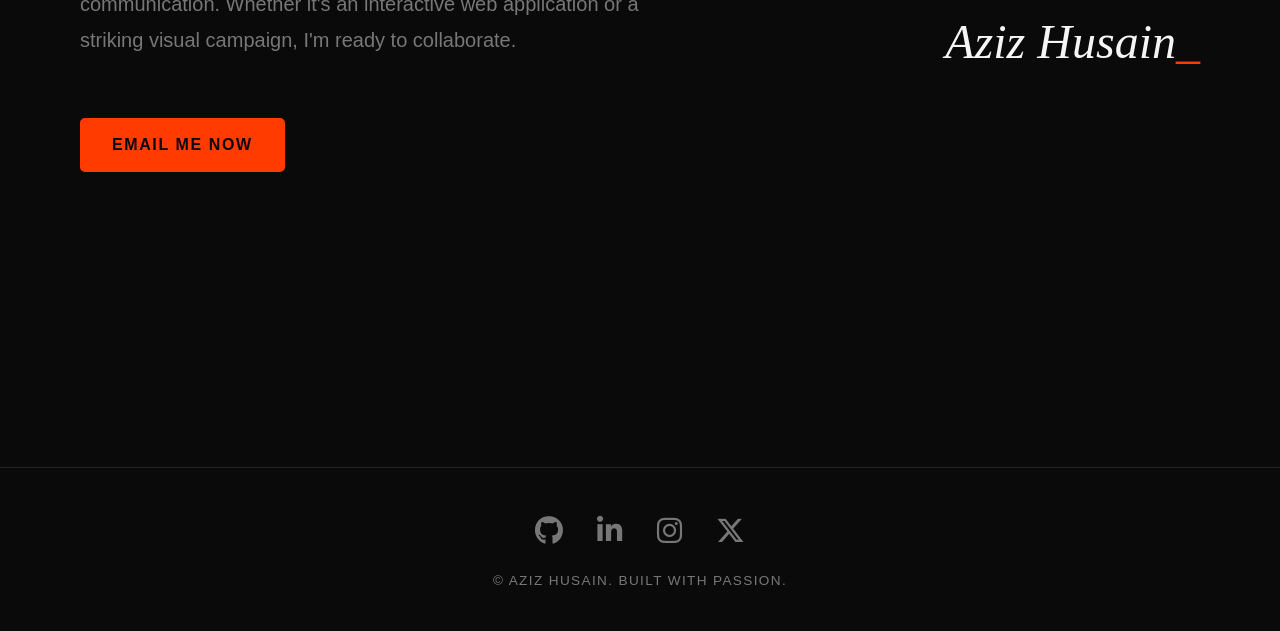
==== commit 3faaf857: "fixing the bug" ====
--- a/index.html
+++ b/index.html
@@ -6,8 +6,10 @@
     <title>Aziz Husain - Programmer & Visual Artist</title>
     
     <!-- External Libraries and Your Styles -->
-    <!-- 1. Three.js for 3D/Canvas (NEW) -->
+    <!-- 1. Three.js for 3D/Canvas -->
     <script src="https://cdnjs.cloudflare.com/ajax/libs/three.js/r128/three.min.js"></script>
+    <!-- 2. Font Awesome for Icons -->
+    <link rel="stylesheet" href="https://cdnjs.cloudflare.com/ajax/libs/font-awesome/6.5.2/css/all.min.css">
     
     <!-- Your main stylesheet -->
     <link rel="stylesheet" href="style/style.css">
@@ -23,12 +25,13 @@
             <a href="#visual-arts" data-section="visual-arts">Visual Arts</a>
             <a href="#contact" data-section="contact">Contact</a>
         </nav>
+        <!-- Menu Toggle Button -->
         <button class="menu-toggle" aria-label="Toggle navigation menu">
             <i class="fas fa-bars"></i>
         </button>
     </header>
     
-    <!-- Mobile Navigation Overlay (Hidden by CSS/JS initially) -->
+    <!-- Mobile Navigation Overlay -->
     <nav class="mobile-nav-overlay">
         <button class="close-menu-toggle"><i class="fas fa-times"></i></button>
         <ul>
@@ -76,8 +79,10 @@
                 
                 <!-- Project Grid Placeholder -->
                 <div class="project-grid">
-                    <!-- Project Item 1: Placeholder for a coding project -->
+                    <!-- Project Item 1: Link to the new detail page -->
                     <a href="pages/project-detail.html" class="project-item coding-project" data-scroll data-scroll-speed="1">
+                        <!-- Placeholder image for parallax -->
+                        <img src="https://placehold.co/800x600/181818/FF3B00?text=Project+One+Visual" alt="Project One Visual" loading="lazy">
                         <div class="project-overlay">
                             <h3>Responsive Layout System</h3>
                             <p>React / Tailwind CSS</p>
@@ -86,6 +91,8 @@
                     
                     <!-- Project Item 2: Placeholder for another coding project -->
                     <a href="pages/project-detail.html" class="project-item coding-project" data-scroll data-scroll-speed="-0.5">
+                        <!-- Placeholder image for parallax -->
+                        <img src="https://placehold.co/800x600/181818/F5F5F5?text=Data+Dashboard+Visual" alt="Project Two Visual" loading="lazy">
                         <div class="project-overlay">
                             <h3>Interactive Data Dashboard</h3>
                             <p>Next.js / D3.js</p>
--- a/style/style.css
+++ b/style/style.css
@@ -21,7 +21,7 @@
 }
 
 /* Load Inter font (simulated via import) */
-@import url('https://fonts.googleapis.com/css2?family=Inter:wght@100..900&display=swap');
+@import url('https://fonts.fonts.googleapis.com/css2?family=Inter:wght@100..900&display=swap');
 
 *, *::before, *::after {
     box-sizing: border-box;
@@ -151,7 +151,7 @@
 }
 
 
-/* --- MOBILE MENU OVERLAY STYLES (NEW BLOCK) --- */
+/* --- MOBILE MENU OVERLAY STYLES --- */
 .mobile-nav-overlay {
     position: fixed;
     top: 0;
@@ -309,7 +309,7 @@
     cursor: pointer;
 }
 
-/* NEW: Styles for the image inside the project item to enable parallax */
+/* Styles for the image inside the project item to enable parallax */
 .project-item img {
     position: absolute;
     top: -10%; /* Start the image 10% higher to center it in the 120% height window */
@@ -360,7 +360,7 @@
 }
 
 
-/* --- VISUAL ARTS SHOWCASE (More Image Focused) --- */
+/* --- VISUAL ARTS SHOWCASE (More Image Focused) */
 .media-showcase {
     display: grid;
     grid-template-columns: repeat(3, 1fr); /* Three columns on desktop */
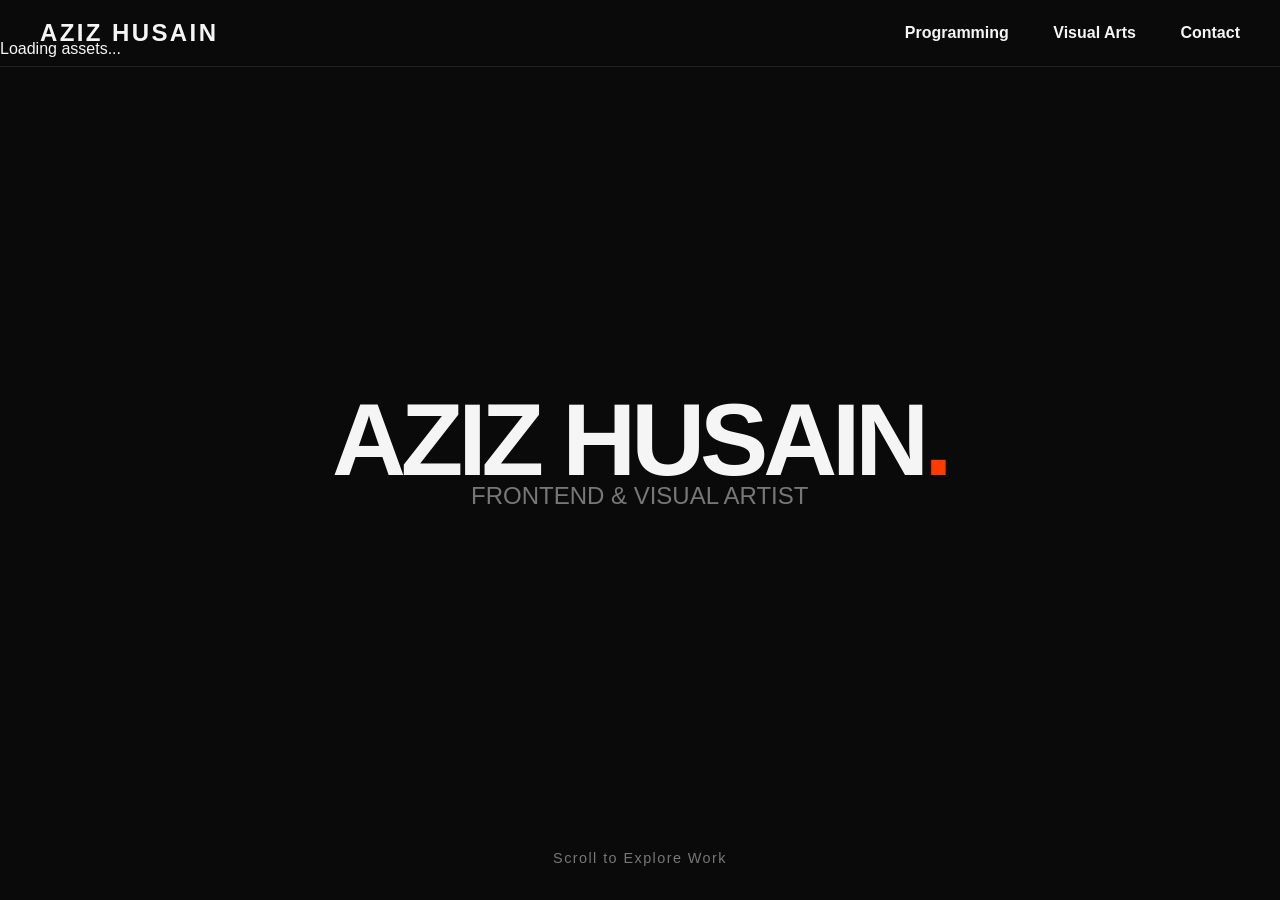
==== commit e3899836: "add loading animation" ====
--- a/index.html
+++ b/index.html
@@ -5,22 +5,671 @@
     <meta name="viewport" content="width=device-width, initial-scale=1.0">
     <title>Aziz Husain - Programmer & Visual Artist</title>
     
-    <!-- External Libraries and Your Styles -->
+    <!-- External Libraries -->
     <!-- 1. Three.js for 3D/Canvas -->
     <script src="https://cdnjs.cloudflare.com/ajax/libs/three.js/r128/three.min.js"></script>
     <!-- 2. Font Awesome for Icons -->
     <link rel="stylesheet" href="https://cdnjs.cloudflare.com/ajax/libs/font-awesome/6.5.2/css/all.min.css">
+    <!-- 3. Lenis for Smooth Scrolling -->
+    <script src="https://cdn.jsdelivr.net/npm/@studio-freight/lenis@1.0.45/dist/lenis.min.js"></script>
+    <!-- 4. Tailwind CSS (Used for Loader styles) -->
+    <script src="https://cdn.tailwindcss.com"></script> 
     
-    <!-- Your main stylesheet -->
-    <link rel="stylesheet" href="style/style.css">
-
+    <style>
+        /* style/style.css - CONSOLIDATED */
+        /* ------------------------------------------- */
+        /* 1. Global Variables and Resets */
+        /* ------------------------------------------- */
+        :root {
+            /* Define Color Palette - Dark, high-contrast theme */
+            --color-dark: #0A0A0A; /* Deep Charcoal/Black for background */
+            --color-light: #F5F5F5; /* Near-White for text */
+            --color-accent: #FF3B00; /* Bright Orange/Red for key highlights (Lando's McLaren color) */
+            --color-medium-gray: #777777; /* For subtle text/dividers */
+
+            /* Typography */
+            --font-primary: 'Inter', sans-serif;
+            --font-size-body: 1.15rem;
+            --font-size-h1: 8vw; /* Fluid H1 for big impact */
+            --font-size-h2: 5rem;
+            --font-size-h3: 2rem;
+
+            /* Spacing */
+            --spacing-lg: 100px;
+            --spacing-md: 40px;
+        }
+
+        /* Load Inter font (simulated via import) */
+        @import url('https://fonts.googleapis.com/css2?family=Inter:wght@100..900&display=swap');
+
+        *, *::before, *::after {
+            box-sizing: border-box;
+            margin: 0;
+            padding: 0;
+            text-decoration: none;
+            list-style: none;
+        }
+
+        html {
+            scroll-behavior: smooth;
+            background-color: var(--color-dark);
+        }
+
+        body {
+            font-family: var(--font-primary);
+            color: var(--color-light);
+            line-height: 1.6;
+            background-color: var(--color-dark);
+            /* Prevent default scroll, Lenis will manage it */
+            overflow: hidden; 
+        }
+
+        /* Lenis requires this specific structure for proper scroll hijacking */
+        #lenis-wrapper {
+            position: relative;
+            width: 100%;
+            height: 100vh;
+            overflow-x: hidden;
+            overflow-y: auto;
+        }
+
+        #lenis-content {
+            position: relative;
+            overflow: visible;
+        }
+
+        /* ------------------------------------------- */
+        /* 1.5. SCROLL REVEAL ANIMATION CLASSES */
+        /* ------------------------------------------- */
+        
+        .scroll-reveal {
+            opacity: 0;
+            transform: translateY(30px);
+            transition: opacity 0.8s cubic-bezier(0.19, 1, 0.22, 1), transform 0.8s cubic-bezier(0.19, 1, 0.22, 1);
+            will-change: opacity, transform;
+        }
+
+        .scroll-reveal.visible {
+            opacity: 1;
+            transform: translateY(0);
+        }
+
+        /* Staggered transition delays for project items */
+        .project-grid > a:nth-child(1) { transition-delay: 0.1s; }
+        .project-grid > a:nth-child(2) { transition-delay: 0.2s; }
+        .project-grid > a:nth-child(3) { transition-delay: 0.3s; }
+        .project-grid > a:nth-child(4) { transition-delay: 0.4s; }
+
+        /* Staggered transition delays for media items */
+        .media-showcase > a:nth-child(1) { transition-delay: 0.1s; }
+        .media-showcase > a:nth-child(2) { transition-delay: 0.2s; }
+        .media-showcase > a:nth-child(3) { transition-delay: 0.3s; }
+
+        /* Generic delay for text elements within a section */
+        .content-section .subtitle, 
+        .content-section .section-h2, 
+        .content-section .section-description {
+            transition-delay: 0.1s;
+        }
+
+        /* ------------------------------------------- */
+        /* 1.6. LOADING OVERLAY STYLES (FROM loading_ui.html) */
+        /* ------------------------------------------- */
+
+        /* Custom Keyframes for the dot animation */
+        @keyframes bounce {
+            0%, 80%, 100% {
+                transform: scale(0);
+                opacity: 0.5;
+            }
+            40% {
+                transform: scale(1.0);
+                opacity: 1;
+            }
+        }
+
+        .dot-animation > div {
+            width: 12px;
+            height: 12px;
+            /* Using portfolio's accent color: var(--color-accent) */
+            background-color: var(--color-accent); 
+            border-radius: 50%;
+            margin: 0 4px;
+            animation: bounce 1.4s infinite ease-in-out both;
+        }
+
+        .dot-animation > div:nth-child(1) {
+            animation-delay: -0.32s;
+        }
+
+        .dot-animation > div:nth-child(2) {
+            animation-delay: -0.16s;
+        }
+
+        /* The overlay should cover the entire viewport */
+        .loading-overlay {
+            position: fixed;
+            top: 0;
+            left: 0;
+            z-index: 9999;
+            /* Initially hidden, will be shown by JS */
+            display: none;
+            /* Ensures it covers the entire viewport */
+            width: 100%;
+            height: 100%;
+        }
+
+        /* ------------------------------------------- */
+        /* 2. Typography and Utility Classes */
+        /* ------------------------------------------- */
+
+        .logo {
+            font-size: 1.5rem;
+            font-weight: 800;
+            letter-spacing: 0.1em;
+            color: var(--color-light);
+        }
+
+        h1, h2, h3 {
+            font-weight: 900;
+            line-height: 1.1;
+        }
+
+        h1 { font-size: var(--font-size-h1); }
+        h2 { font-size: var(--font-size-h2); }
+        h3 { font-size: var(--font-size-h3); }
+
+        /* Anchor styles */
+        a {
+            color: var(--color-light);
+            transition: color 0.3s ease, transform 0.3s ease;
+        }
+        a:hover {
+            color: var(--color-accent);
+        }
+
+        .content-wrapper {
+            max-width: 1200px;
+            margin: 0 auto;
+            padding: 0 var(--spacing-md);
+        }
+
+        /* Accent text/Subtitle */
+        .subtitle {
+            font-size: 1rem;
+            font-weight: 500;
+            letter-spacing: 0.2em;
+            text-transform: uppercase;
+            color: var(--color-accent);
+        }
+
+        /* Call To Action Buttons (for high contrast) */
+        .cta-button {
+            display: inline-block;
+            padding: 12px 30px;
+            border: 2px solid var(--color-accent);
+            background-color: var(--color-accent);
+            color: var(--color-dark);
+            font-weight: 700;
+            text-transform: uppercase;
+            letter-spacing: 0.1em;
+            border-radius: 5px;
+            transition: all 0.3s ease;
+        }
+
+        .cta-button:hover {
+            background-color: var(--color-dark);
+            color: var(--color-accent);
+            transform: translateY(-2px);
+        }
+
+        /* ------------------------------------------- */
+        /* 3. Navigation and Header */
+        /* ------------------------------------------- */
+
+        .fixed-nav {
+            position: fixed;
+            top: 0;
+            left: 0;
+            width: 100%;
+            padding: 20px var(--spacing-md);
+            display: flex;
+            justify-content: space-between;
+            align-items: center;
+            z-index: 1000;
+            /* Use a subtle transparent background */
+            background: rgba(10, 10, 10, 0.8); 
+            backdrop-filter: blur(5px);
+            border-bottom: 1px solid rgba(255, 255, 255, 0.1);
+        }
+
+        .desktop-links a {
+            margin-left: var(--spacing-md);
+            font-weight: 600;
+        }
+
+        /* Menu Toggle Button (Visible on mobile, hidden on desktop) */
+        .menu-toggle, .close-menu-toggle {
+            display: none; /* Hidden by default, only show on mobile */
+            background: none;
+            border: none;
+            color: var(--color-light);
+            font-size: 1.8rem;
+            cursor: pointer;
+            z-index: 1001;
+            transition: color 0.3s ease;
+        }
+
+        .menu-toggle:hover, .close-menu-toggle:hover {
+            color: var(--color-accent);
+        }
+
+
+        /* --- MOBILE MENU OVERLAY STYLES --- */
+        .mobile-nav-overlay {
+            position: fixed;
+            top: 0;
+            left: 0;
+            width: 100%;
+            height: 100%;
+            background-color: var(--color-dark);
+            z-index: 999;
+            /* Transition from the left */
+            transform: translateX(-100%);
+            transition: transform 0.5s cubic-bezier(0.86, 0, 0.07, 1); 
+            display: flex;
+            flex-direction: column;
+            justify-content: center;
+            align-items: center;
+            text-align: center;
+        }
+
+        .mobile-nav-overlay.open {
+            transform: translateX(0);
+        }
+
+        .mobile-nav-overlay .close-menu-toggle {
+            position: absolute;
+            top: 30px;
+            right: var(--spacing-md);
+            display: block; /* Always visible when the overlay is open */
+        }
+
+        .mobile-nav-overlay ul {
+            display: flex;
+            flex-direction: column;
+            gap: 40px;
+        }
+
+        .mobile-nav-overlay a {
+            font-size: 3rem;
+            font-weight: 900;
+            text-transform: uppercase;
+            letter-spacing: 0.1em;
+        }
+
+        .mobile-nav-overlay a:hover {
+            color: var(--color-accent);
+        }
+
+        /* ------------------------------------------- */
+        /* 4. HERO SECTION STYLES (3D Visual) */
+        /* ------------------------------------------- */
+        .hero-section {
+            position: relative;
+            height: 100vh;
+            display: flex;
+            justify-content: center;
+            align-items: center;
+            overflow: hidden; 
+        }
+
+        .visual-canvas {
+            position: absolute;
+            top: 0;
+            left: 0;
+            width: 100%;
+            height: 100%;
+            z-index: 0; 
+            /* Ensures the canvas doesn't introduce scroll issues */
+            touch-action: none; 
+        }
+
+        .hero-title-container {
+            position: relative;
+            text-align: center;
+            z-index: 10;
+            pointer-events: none; /* Allows mouse events to pass through to the canvas/body */
+            transition: opacity 0.5s, transform 0.5s;
+            will-change: opacity, transform;
+        }
+
+        .hero-h1 {
+            font-size: var(--font-size-h1);
+            letter-spacing: -0.05em;
+            text-transform: uppercase;
+        }
+        .hero-h1-sub {
+            font-size: 1.5rem;
+            font-weight: 500;
+            color: var(--color-medium-gray);
+            margin-top: -20px;
+        }
+        .dot {
+            color: var(--color-accent);
+        }
+
+        .scroll-down-prompt {
+            position: absolute;
+            bottom: 30px;
+            left: 50%;
+            transform: translateX(-50%);
+            font-size: 0.9rem;
+            font-weight: 500;
+            color: var(--color-medium-gray);
+            letter-spacing: 0.1em;
+            animation: bounce-prompt 2s infinite; /* Use a different bounce name */
+            z-index: 10;
+        }
+
+        @keyframes bounce-prompt {
+            0%, 20%, 50%, 80%, 100% {
+                transform: translate(-50%, 0);
+            }
+            40% {
+                transform: translate(-50%, -10px);
+            }
+            60% {
+                transform: translate(-50%, -5px);
+            }
+        }
+
+        /* ------------------------------------------- */
+        /* 5. MAIN CONTENT & GRID STYLES */
+        /* ------------------------------------------- */
+
+        .content-section {
+            padding: var(--spacing-lg) 0;
+            min-height: 100vh;
+        }
+
+        .section-h2 {
+            margin: 15px 0 30px 0;
+            text-transform: uppercase;
+        }
+
+        .section-description {
+            max-width: 700px;
+            font-size: var(--font-size-body);
+            color: var(--color-medium-gray);
+            margin-bottom: var(--spacing-lg);
+        }
+
+        /* --- PROGRAMMING PROJECT GRID --- */
+        .project-grid {
+            display: grid;
+            grid-template-columns: repeat(2, 1fr); /* Two columns on desktop */
+            gap: 50px;
+        }
+
+        .project-item {
+            display: block;
+            height: 400px; 
+            border-radius: 15px;
+            position: relative;
+            overflow: hidden;
+            background-color: #1a1a1a;
+            transition: box-shadow 0.3s ease, transform 0.3s ease;
+            cursor: pointer;
+        }
+
+        /* Styles for the image inside the project item to enable parallax */
+        .project-item img {
+            position: absolute;
+            top: -10%; /* Start the image 10% higher to center it in the 120% height window */
+            left: 0;
+            width: 100%;
+            height: 120%; /* Make it taller than the container for the parallax effect */
+            object-fit: cover;
+            will-change: transform; /* Performance optimization for transformation */
+            /* Visual style enhancement */
+            filter: brightness(0.6); 
+            transition: filter 0.3s ease;
+        }
+
+
+        .project-item:hover {
+            box-shadow: 0 0 40px rgba(255, 59, 0, 0.4); /* Glowing accent shadow on hover */
+            transform: translateY(-5px);
+        }
+
+        .project-item:hover img {
+            filter: brightness(0.9);
+        }
+
+        .project-item:nth-child(2n) {
+            /* Staggered layout - push every second item down slightly */
+            margin-top: 50px; 
+        }
+
+        .project-overlay {
+            position: absolute;
+            bottom: 0;
+            left: 0;
+            width: 100%;
+            padding: 30px;
+            background: linear-gradient(to top, rgba(0, 0, 0, 0.9), rgba(0, 0, 0, 0));
+            z-index: 20; /* Ensure overlay text is above the image */
+        }
+
+        .project-overlay h3 {
+            font-size: 1.5rem;
+            color: var(--color-light);
+            margin-bottom: 5px;
+        }
+        .project-overlay p {
+            color: var(--color-accent);
+            font-size: 0.9rem;
+            font-weight: 600;
+        }
+
+
+        /* --- VISUAL ARTS SHOWCASE (More Image Focused) */
+        .media-showcase {
+            display: grid;
+            grid-template-columns: repeat(3, 1fr); /* Three columns on desktop */
+            gap: 30px;
+            margin-top: 50px;
+        }
+
+        .media-item {
+            display: block;
+            position: relative;
+            overflow: hidden;
+            border-radius: 10px;
+            transition: transform 0.3s ease;
+        }
+
+        .media-item img {
+            width: 100%;
+            height: auto;
+            display: block;
+            border-radius: 10px;
+            filter: brightness(0.8) grayscale(0.2);
+            transition: transform 0.6s cubic-bezier(0.2, 0.8, 0.5, 1), filter 0.6s ease;
+        }
+
+        .media-item:hover img {
+            transform: scale(1.05);
+            filter: brightness(1) grayscale(0);
+        }
+
+        .overlay-text {
+            position: absolute;
+            bottom: 15px;
+            left: 15px;
+            font-size: 1.2rem;
+            font-weight: 700;
+            color: var(--color-light);
+            background-color: rgba(0, 0, 0, 0.5);
+            padding: 5px 10px;
+            border-radius: 5px;
+            opacity: 0;
+            transition: opacity 0.3s ease;
+            z-index: 20; /* Ensure overlay text is above the image */
+        }
+
+        .media-item:hover .overlay-text {
+            opacity: 1;
+        }
+
+        /* --- CONTACT SECTION --- */
+        .contact-section {
+            padding-top: 100px;
+            padding-bottom: 150px;
+        }
+        .contact-grid {
+            display: grid;
+            grid-template-columns: 2fr 1fr;
+            gap: 80px;
+            align-items: center;
+        }
+        .contact-details p {
+            font-size: 1.25rem;
+            line-height: 1.8;
+            color: var(--color-medium-gray);
+            max-width: 600px;
+        }
+        .signature-placeholder {
+            font-family: 'Times New Roman', serif;
+            font-size: 3rem;
+            font-style: italic;
+            font-weight: 300;
+            text-align: right;
+            color: var(--color-light);
+        }
+        .dot-accent {
+            color: var(--color-accent);
+        }
+
+        .margin-top-lg {
+            margin-top: 60px;
+        }
+
+        /* ------------------------------------------- */
+        /* 7. Footer and General Layout */
+        /* ------------------------------------------- */
+
+        .site-footer {
+            padding: var(--spacing-md) 0;
+            text-align: center;
+            background-color: var(--color-dark);
+            border-top: 1px solid rgba(255, 255, 255, 0.1);
+        }
+
+        .social-links-footer a {
+            font-size: 1.8rem;
+            margin: 0 15px;
+            color: var(--color-medium-gray);
+            display: inline-block;
+        }
+
+        .social-links-footer a:hover {
+            color: var(--color-light);
+            transform: scale(1.1);
+        }
+
+        .copyright {
+            margin-top: 15px;
+            font-size: 0.85rem;
+            color: var(--color-medium-gray);
+            letter-spacing: 0.1em;
+            text-transform: uppercase;
+        }
+
+
+        /* ------------------------------------------- */
+        /* 8. Mobile Responsiveness */
+        /* ------------------------------------------- */
+
+        @media (max-width: 1024px) {
+            :root {
+                --font-size-h1: 12vw;
+                --font-size-h2: 3rem;
+                --spacing-lg: 60px;
+                --spacing-md: 20px;
+            }
+
+            /* Show the menu toggle button */
+            .menu-toggle {
+                display: block;
+            }
+
+            .project-info-grid {
+                grid-template-columns: 1fr; /* Stack columns */
+                gap: 50px;
+            }
+            
+            .desktop-links {
+                display: none; /* Hide desktop links on mobile/tablet */
+            }
+            
+            /* Main Page adjustments */
+            .project-grid {
+                grid-template-columns: 1fr; /* Single column on mobile */
+                gap: 30px;
+            }
+            .project-item:nth-child(2n) {
+                margin-top: 0; /* Remove staggering on mobile */
+            }
+            .media-showcase {
+                grid-template-columns: 1fr; /* Single column on mobile */
+            }
+            .contact-grid {
+                grid-template-columns: 1fr; /* Stack contact elements */
+            }
+            .signature-placeholder {
+                text-align: left;
+                margin-top: 40px;
+            }
+            
+            .hero-h1-sub {
+                font-size: 1rem;
+            }
+            .hero-h1 {
+                padding: 0 10px;
+            }
+        }
+    </style>
 </head>
 <body>
-
+    
+    <!-- 
+        LOADING OVERLAY COMPONENT (Integrated from loading_ui.html) 
+        This div covers the entire screen and is designed to block interaction 
+        while necessary assets (like Three.js and Lenis) initialize.
+    -->
+    <div id="loading-overlay" class="loading-overlay w-full h-full flex items-center justify-center bg-gray-900/80 transition-opacity duration-300">
+        <div class="text-center">
+            
+            <!-- Three-Dot Pulsing Animation -->
+            <div class="dot-animation flex justify-center items-center mb-4">
+                <div></div>
+                <div></div>
+                <div></div>
+            </div>
+
+            <p class="text-xl font-medium text-white tracking-wider animate-pulse">
+                Loading assets...
+            </p>
+        </div>
+    </div>
+    
     <!-- Header Navigation -->
     <header class="fixed-nav" data-scroll-section>
         <h1 class="logo"><a href="#hero">AZIZ HUSAIN</a></h1>
         <nav class="desktop-links">
+            <!-- Ensure these are internal links for smooth scroll -->
             <a href="#programming" data-section="programming">Programming</a>
             <a href="#visual-arts" data-section="visual-arts">Visual Arts</a>
             <a href="#contact" data-section="contact">Contact</a>
@@ -42,131 +691,449 @@
     </nav>
 
 
-    <!--
-        The main container for the whole page.
-        Lenis controls this scrollable area.
-    -->
-    <main data-scroll-container> 
-        
-        <!-- ============================================== -->
-        <!-- 1. HERO SECTION (The 3D Visual) -->
-        <!-- ============================================== -->
-        <section id="hero" class="hero-section" data-scroll-section>
-            
-            <!-- This is where the Three.js Canvas will be rendered -->
-            <canvas id="main-3d-canvas" class="visual-canvas"></canvas>
-
-            <div id="hero-title" class="hero-title-container">
-                <h1 class="hero-h1">AZIZ HUSAIN<span class="dot">.</span></h1>
-                <p class="hero-h1-sub">FRONTEND & VISUAL ARTIST</p>
-            </div>
-
-            <!-- Scroll prompt -->
-            <p class="scroll-down-prompt">Scroll to Explore Work</p>
-
-        </section>
-
-        <!-- ============================================== -->
-        <!-- 2. MAIN CONTENT SECTIONS -->
-        <!-- ============================================== -->
-        
-        <!-- The "Programmer" Section - Focus on Frontend UI -->
-        <section id="programming" class="content-section" data-scroll-section>
-            <div class="content-wrapper">
-                <p class="subtitle">CODE & LOGIC</p>
-                <h2 class="section-h2">Frontend UI Master</h2>
-                <p class="section-description">Combining design passion with clean, component-driven code. Projects focus on performance, scalability, and stunning user experiences.</p>
+    <!-- Lenis Scroll Wrapper -->
+    <div id="lenis-wrapper">
+        <main id="lenis-content"> 
+            
+            <!-- ============================================== -->
+            <!-- 1. HERO SECTION (The 3D Visual) -->
+            <!-- ============================================== -->
+            <section id="hero" class="hero-section" data-scroll-section>
                 
-                <!-- Project Grid Placeholder -->
-                <div class="project-grid">
-                    <!-- Project Item 1: Link to the new detail page -->
-                    <a href="pages/project-detail.html" class="project-item coding-project" data-scroll data-scroll-speed="1">
-                        <!-- Placeholder image for parallax -->
-                        <img src="https://placehold.co/800x600/181818/FF3B00?text=Project+One+Visual" alt="Project One Visual" loading="lazy">
-                        <div class="project-overlay">
-                            <h3>Responsive Layout System</h3>
-                            <p>React / Tailwind CSS</p>
-                        </div>
-                    </a>
+                <!-- This is where the Three.js Canvas will be rendered -->
+                <canvas id="main-3d-canvas" class="visual-canvas"></canvas>
+
+                <div id="hero-title" class="hero-title-container">
+                    <h1 class="hero-h1">AZIZ HUSAIN<span class="dot">.</span></h1>
+                    <p class="hero-h1-sub">FRONTEND & VISUAL ARTIST</p>
+                </div>
+
+                <!-- Scroll prompt -->
+                <p class="scroll-down-prompt">Scroll to Explore Work</p>
+
+            </section>
+
+            <!-- ============================================== -->
+            <!-- 2. MAIN CONTENT SECTIONS -->
+            <!-- ============================================== -->
+            
+            <!-- The "Programmer" Section - Focus on Frontend UI -->
+            <section id="programming" class="content-section" data-scroll-section>
+                <div class="content-wrapper">
+                    <!-- Apply scroll-reveal to individual text elements -->
+                    <p class="subtitle scroll-reveal">CODE & LOGIC</p>
+                    <h2 class="section-h2 scroll-reveal">Frontend UI Master</h2>
+                    <p class="section-description scroll-reveal">Combining design passion with clean, component-driven code. Projects focus on performance, scalability, and stunning user experiences.</p>
                     
-                    <!-- Project Item 2: Placeholder for another coding project -->
-                    <a href="pages/project-detail.html" class="project-item coding-project" data-scroll data-scroll-speed="-0.5">
-                        <!-- Placeholder image for parallax -->
-                        <img src="https://placehold.co/800x600/181818/F5F5F5?text=Data+Dashboard+Visual" alt="Project Two Visual" loading="lazy">
-                        <div class="project-overlay">
-                            <h3>Interactive Data Dashboard</h3>
-                            <p>Next.js / D3.js</p>
-                        </div>
-                    </a>
-                </div>
-            </div>
-        </section>
-
-        <!-- The "Visual Arts" Section - Photography, Video, Design -->
-        <section id="visual-arts" class="content-section visual-section" data-scroll-section>
-             <div class="content-wrapper">
-                <p class="subtitle">LIGHT & SHADOW</p>
-                <h2 class="section-h2 animated-text-wrapper">Visual Storyteller</h2>
-                
-                <div class="media-showcase">
-                    <!-- Media Item 1: Photography -->
-                    <a href="pages/divisi-media-detail.html" class="media-item" data-scroll data-scroll-speed="1.2">
-                        <img src="https://placehold.co/800x600/111111/AAAAAA?text=Photography+Portfolio" alt="Photography Project">
-                        <span class="overlay-text">Photography & Portraiture</span>
-                    </a>
-                    
-                    <!-- Media Item 2: Videography -->
-                    <a href="pages/video-project-detail.html" class="media-item" data-scroll data-scroll-speed="0.8">
-                        <img src="https://placehold.co/800x450/111111/AAAAAA?text=Videography+Reel" alt="Videography Project">
-                        <span class="overlay-text">Videography & Editing</span>
-                    </a>
-                    
-                    <!-- Media Item 3: Poster Design -->
-                    <a href="pages/design-project-detail.html" class="media-item" data-scroll data-scroll-speed="1.1">
-                        <img src="https://placehold.co/800x800/111111/AAAAAA?text=Poster+Design" alt="Poster Design Project">
-                        <span class="overlay-text">Graphic & Poster Design</span>
-                    </a>
-                </div>
-            </div>
-        </section>
-        
-        <!-- The "About/Contact" Section -->
-        <section id="contact" class="content-section contact-section" data-scroll-section>
-            <div class="content-wrapper">
-                <p class="subtitle">GET IN TOUCH</p>
-                <h2 class="section-h2">Let's Build Something Beautiful</h2>
-                <div class="contact-grid">
-                    <div class="contact-details">
-                        <p>I am currently open for exciting freelance projects, especially those that blend complex frontend engineering with strong visual communication. Whether it's an interactive web application or a striking visual campaign, I'm ready to collaborate.</p>
-                        <a href="mailto:your@email.com" class="cta-button primary-accent-btn margin-top-lg">Email Me Now</a>
-                    </div>
-                    <!-- Placeholder for the Rive/SVG signature animation -->
-                    <div id="signature-animation">
-                        <!-- We will put a simple text placeholder here for now -->
-                        <h3 class="signature-placeholder">Aziz Husain<span class="dot-accent">_</span></h3>
+                    <!-- Project Grid Content -->
+                    <div class="project-grid">
+                        <!-- Project Item 1: Responsive Layout System -->
+                        <a href="#programming" class="project-item coding-project scroll-reveal" data-scroll data-scroll-speed="1">
+                            <!-- Placeholder image for parallax -->
+                            <img src="https://placehold.co/800x600/181818/FF3B00?text=Project+One+Visual" alt="Responsive Layout System Visual" loading="lazy">
+                            <div class="project-overlay">
+                                <h3>Responsive Layout System</h3>
+                                <p>React / Tailwind CSS</p>
+                            </div>
+                        </a>
+                        
+                        <!-- Project Item 2: Interactive Data Dashboard -->
+                        <a href="#programming" class="project-item coding-project scroll-reveal" data-scroll data-scroll-speed="-0.5">
+                            <!-- Placeholder image for parallax -->
+                            <img src="https://placehold.co/800x600/181818/F5F5F5?text=Data+Dashboard+Visual" alt="Data Dashboard Visual" loading="lazy">
+                            <div class="project-overlay">
+                                <h3>Interactive Data Dashboard</h3>
+                                <p>Next.js / D3.js</p>
+                            </div>
+                        </a>
+                         <!-- Project Item 3: E-commerce Checkout Flow -->
+                        <a href="#programming" class="project-item coding-project scroll-reveal" data-scroll data-scroll-speed="0.8">
+                            <img src="https://placehold.co/800x600/181818/00FFDD?text=E-commerce+UX" alt="E-commerce UX Visual" loading="lazy">
+                            <div class="project-overlay">
+                                <h3>High-Conversion Checkout Flow</h3>
+                                <p>Angular / RxJS</p>
+                            </div>
+                        </a>
+                        
+                        <!-- Project Item 4: Real-time Chat Application -->
+                        <a href="#programming" class="project-item coding-project scroll-reveal" data-scroll data-scroll-speed="-1.2">
+                            <img src="https://placehold.co/800x600/181818/FF00AA?text=Chat+App+Visual" alt="Chat Application Visual" loading="lazy">
+                            <div class="project-overlay">
+                                <h3>Real-time Chat & Notifications</h3>
+                                <p>Vue.js / Firebase</p>
+                            </div>
+                        </a>
                     </div>
                 </div>
-            </div>
-        </section>
-
-        <!-- 4. Footer -->
-        <footer class="site-footer" data-scroll-section>
-             <div class="content-wrapper">
-                <div class="social-links-footer">
-                    <a href="https://github.com/HusainAziz2308/" target="_blank" aria-label="GitHub Profile"><i class="fab fa-github"></i></a>
-                    <a href="YOUR_LINKEDIN_URL" target="_blank" aria-label="LinkedIn Profile"><i class="fab fa-linkedin-in"></i></a>
-                    <a href="https://www.instagram.com/aziz.husain23/" target="_blank" aria-label="Instagram Profile"><i class="fab fa-instagram"></i></a>
-                    <a href="YOUR_TWITTER_X_URL" target="_blank" aria-label="X (Twitter) Profile"><i class="fab fa-x-twitter"></i></a>
+            </section>
+
+            <!-- The "Visual Arts" Section - Photography, Video, Design -->
+            <section id="visual-arts" class="content-section visual-section" data-scroll-section>
+                   <div class="content-wrapper">
+                    <!-- Apply scroll-reveal to individual text elements -->
+                    <p class="subtitle scroll-reveal">LIGHT & SHADOW</p>
+                    <h2 class="section-h2 scroll-reveal">Visual Storyteller</h2>
+                    <p class="section-description scroll-reveal">My work behind the lens and on the canvas focuses on abstract concepts, high contrast, and dynamic composition, mirroring the complexity of my engineering projects.</p>
+                    
+                    <div class="media-showcase">
+                        <!-- Media Item 1: Photography -->
+                        <a href="#visual-arts" class="media-item scroll-reveal" data-scroll data-scroll-speed="1.2">
+                            <img src="https://placehold.co/800x600/111111/AAAAAA?text=Photography+Portfolio" alt="Photography Project">
+                            <span class="overlay-text">Photography & Portraiture</span>
+                        </a>
+                        
+                        <!-- Media Item 2: Videography -->
+                        <a href="#visual-arts" class="media-item scroll-reveal" data-scroll data-scroll-speed="0.8">
+                            <img src="https://placehold.co/800x450/111111/AAAAAA?text=Videography+Reel" alt="Videography Project">
+                            <span class="overlay-text">Videography & Editing</span>
+                        </a>
+                        
+                        <!-- Media Item 3: Poster Design -->
+                        <a href="#visual-arts" class="media-item scroll-reveal" data-scroll data-scroll-speed="1.1">
+                            <img src="https://placehold.co/800x800/111111/AAAAAA?text=Poster+Design" alt="Poster Design Project">
+                            <span class="overlay-text">Graphic & Poster Design</span>
+                        </a>
+                    </div>
                 </div>
-                <p class="copyright">&copy; <span id="current-year-main"></span> AZIZ HUSAIN. Built with passion.</p>
-             </div>
-        </footer>
-
-    </main>
+            </section>
+            
+            <!-- The "About/Contact" Section -->
+            <section id="contact" class="content-section contact-section" data-scroll-section>
+                <div class="content-wrapper">
+                    <!-- Apply scroll-reveal to individual text elements -->
+                    <p class="subtitle scroll-reveal">GET IN TOUCH</p>
+                    <h2 class="section-h2 scroll-reveal">Let's Build Something Beautiful</h2>
+                    <div class="contact-grid">
+                        <div class="contact-details scroll-reveal">
+                            <p>I am currently open for exciting freelance projects, especially those that blend complex frontend engineering with strong visual communication. Whether it's an interactive web application or a striking visual campaign, I'm ready to collaborate.</p>
+                            <a href="mailto:aziz.husain.dev@example.com" class="cta-button primary-accent-btn margin-top-lg">Email Me Now</a>
+                        </div>
+                        <!-- Placeholder for the Rive/SVG signature animation -->
+                        <div id="signature-animation" class="scroll-reveal">
+                            <h3 class="signature-placeholder">Aziz Husain<span class="dot-accent">_</span></h3>
+                        </div>
+                    </div>
+                </div>
+            </section>
+
+            <!-- 4. Footer -->
+            <footer class="site-footer" data-scroll-section>
+                   <div class="content-wrapper">
+                    <div class="social-links-footer">
+                        <a href="https://github.com/HusainAziz2308/" target="_blank" aria-label="GitHub Profile"><i class="fab fa-github"></i></a>
+                        <a href="#" target="_blank" aria-label="LinkedIn Profile"><i class="fab fa-linkedin-in"></i></a>
+                        <a href="https://www.instagram.com/aziz.husain23/" target="_blank" aria-label="Instagram Profile"><i class="fab fa-instagram"></i></a>
+                        <a href="#" target="_blank" aria-label="X (Twitter) Profile"><i class="fab fa-x-twitter"></i></a>
+                    </div>
+                    <p class="copyright">&copy; <span id="current-year-main"></span> AZIZ HUSAIN. Built with passion.</p>
+                   </div>
+            </footer>
+
+        </main>
+    </div>
 
     <!-- 5. Scripts: Lenis Initialization and Custom JS -->
-    <script src="https://cdn.jsdelivr.net/npm/@studio-freight/lenis@1.0.45/dist/lenis.min.js"></script>
-    <script src="script/script.js"></script>
-
+    <script>
+        // --- LOADER CONTROL FUNCTIONS (Integrated from loading_ui.html) ---
+        
+        /**
+         * Global function to display the loading overlay.
+         */
+        function showLoader() {
+            const overlay = document.getElementById('loading-overlay');
+            if (overlay) {
+                overlay.style.display = 'flex';
+                // Force a reflow to ensure the display change takes effect before the opacity transition
+                void overlay.offsetWidth; 
+                overlay.style.opacity = '1';
+            }
+        }
+
+        /**
+         * Global function to hide the loading overlay.
+         */
+        function hideLoader() {
+            const overlay = document.getElementById('loading-overlay');
+            if (overlay) {
+                overlay.style.opacity = '0';
+                // Use a timeout matching the CSS transition duration to hide the element completely after the fade-out
+                setTimeout(() => {
+                    overlay.style.display = 'none';
+                }, 300); // 300ms matches the transition-opacity duration
+            }
+        }
+        
+        // Show the loader immediately upon script execution, before any heavy setup
+        showLoader();
+
+
+        // --- 1. GLOBAL THREE.JS VARIABLES ---
+        let scene, camera, renderer, mesh, canvas;
+        let mouseX = 0, mouseY = 0;
+        let windowHalfX = window.innerWidth / 2;
+        let windowHalfY = window.innerHeight / 2; 
+        let projectItems = []; 
+        let revealItems = []; 
+
+        // --- 2. LENIS SMOOTH SCROLL INITIALIZATION ---
+        const lenis = new Lenis({
+            duration: 1.2,
+            easing: (t) => Math.min(1, 1.001 - Math.pow(2, -10 * t)), 
+            orientation: 'vertical',
+            gestureOrientation: 'vertical',
+            smoothWheel: true,
+            smoothTouch: false,
+            touchMultiplier: 2,
+            infinite: false,
+        });
+
+        // --- THREE.JS FUNCTIONS (Unchanged) ---
+        function initThreeJS() {
+            if (typeof THREE === 'undefined') {
+                console.error("Three.js not loaded. Cannot initialize 3D scene.");
+                return;
+            }
+            
+            canvas = document.getElementById('main-3d-canvas');
+            if (!canvas) return;
+
+            scene = new THREE.Scene();
+            const fov = window.innerWidth > 768 ? 60 : 75;
+            camera = new THREE.PerspectiveCamera(fov, window.innerWidth / window.innerHeight, 0.1, 1000);
+            camera.position.z = 5;
+
+            renderer = new THREE.WebGLRenderer({ 
+                canvas: canvas, 
+                antialias: true, 
+                alpha: true
+            });
+            renderer.setSize(window.innerWidth, window.innerHeight);
+            renderer.setPixelRatio(window.devicePixelRatio);
+            
+            const geometry = new THREE.IcosahedronGeometry(2, 0); 
+            const material = new THREE.MeshBasicMaterial({
+                color: 0xFF3B00, 
+                wireframe: true,
+                transparent: true,
+                opacity: 0.8
+            });
+            
+            mesh = new THREE.Mesh(geometry, material);
+            scene.add(mesh);
+
+            const ambientLight = new THREE.AmbientLight(0xFFFFFF, 0.5); 
+            scene.add(ambientLight);
+            
+            window.addEventListener('resize', onWindowResize, false);
+            document.addEventListener('mousemove', onDocumentMouseMove, false);
+        }
+
+        function onWindowResize() {
+            windowHalfX = window.innerWidth / 2;
+            windowHalfY = window.innerHeight / 2;
+            
+            if (camera) {
+                const fov = window.innerWidth > 768 ? 60 : 75;
+                camera.fov = fov; 
+                camera.aspect = window.innerWidth / window.innerHeight;
+                camera.updateProjectionMatrix();
+            }
+            
+            if (renderer) {
+                renderer.setSize(window.innerWidth, window.innerHeight);
+            }
+        }
+
+        function onDocumentMouseMove(event) {
+            mouseX = (event.clientX - windowHalfX) * 0.005;
+            mouseY = (event.clientY - windowHalfY) * 0.005;
+        }
+
+        function animateThree() {
+            if (!mesh || !renderer || !camera) return;
+
+            mesh.rotation.x += 0.001;
+            mesh.rotation.y += 0.002;
+            
+            const targetRotationX = -mouseY * 0.5;
+            const targetRotationY = -mouseX * 0.5;
+
+            mesh.rotation.x += (targetRotationX - mesh.rotation.x) * 0.05;
+            mesh.rotation.y += (targetRotationY - mesh.rotation.y) * 0.05;
+
+            renderer.render(scene, camera);
+        }
+
+        function updateProjectParallax() {
+            projectItems.forEach(item => {
+                const rect = item.getBoundingClientRect();
+                if (rect.top > window.innerHeight || rect.bottom < 0) return;
+
+                const center = rect.top + rect.height / 2;
+                const distance = center - windowHalfY;
+                
+                const parallaxStrength = distance * 0.2; 
+                
+                const img = item.querySelector('img');
+                if (img) {
+                    img.style.transform = `translateY(${parallaxStrength}px) translateZ(0)`;
+                }
+            });
+        }
+        
+        // --- SCROLL REVEAL ANIMATION LOGIC (Modularized) ---
+        
+        /**
+         * Function to handle the staggered scroll-in animation for elements.
+         */
+        function revealElementsOnScroll() {
+            const viewportThreshold = window.innerHeight * 0.85; // Trigger when 85% of the element is visible
+
+            revealItems.forEach(item => {
+                if (item.classList.contains('visible')) return;
+
+                const rect = item.getBoundingClientRect();
+                
+                // Check if the top of the element is within the visible viewport area
+                if (rect.top < viewportThreshold) {
+                    item.classList.add('visible');
+                }
+            });
+        }
+
+
+        /**
+         * Request Animation Frame (RAF) Loop (Single, Unified Loop)
+         */
+        function raf(time) {
+            lenis.raf(time);
+            
+            if (renderer) {
+                animateThree();
+            }
+
+            requestAnimationFrame(raf);
+        }
+
+        // Start the RAF loop immediately
+        requestAnimationFrame(raf);
+
+
+        // --- 3. CORE LOGIC (Runs after DOM is ready) ---
+
+        document.addEventListener('DOMContentLoaded', () => {
+            lenis.start();
+            initThreeJS();
+
+            // Cache all elements needed for dynamic updates
+            projectItems = document.querySelectorAll('.project-item');
+            revealItems = document.querySelectorAll('.scroll-reveal'); // Cache reveal elements
+            
+            windowHalfY = window.innerHeight / 2;
+
+            const currentYearEl = document.getElementById('current-year-main');
+            const heroTitle = document.getElementById('hero-title');
+            const scrollPrompt = document.querySelector('.scroll-down-prompt');
+            
+            // Mobile Menu Logic (Unchanged)
+            const menuToggleBtn = document.querySelector('.menu-toggle');
+            const menuCloseBtn = document.querySelector('.close-menu-toggle');
+            const mobileNavOverlay = document.querySelector('.mobile-nav-overlay');
+            const mobileNavLinks = mobileNavOverlay ? mobileNavOverlay.querySelectorAll('a') : [];
+            
+            if (currentYearEl) {
+                currentYearEl.textContent = new Date().getFullYear();
+            }
+            
+            function toggleMobileMenu(isOpen) {
+                if (mobileNavOverlay) {
+                    if (isOpen) {
+                        mobileNavOverlay.classList.add('open');
+                        lenis.stop();
+                    } else {
+                        mobileNavOverlay.classList.remove('open');
+                        lenis.start();
+                    }
+                }
+            }
+
+            if (menuToggleBtn) {
+                menuToggleBtn.addEventListener('click', () => toggleMobileMenu(true));
+            }
+            if (menuCloseBtn) {
+                menuCloseBtn.addEventListener('click', () => toggleMobileMenu(false));
+            }
+
+            mobileNavLinks.forEach(link => {
+                link.addEventListener('click', (e) => {
+                    e.preventDefault();
+                    const targetId = link.getAttribute('href');
+                    
+                    if (targetId && targetId.startsWith('#')) {
+                        const targetElement = document.querySelector(targetId);
+                        if (targetElement) {
+                            toggleMobileMenu(false);
+                            lenis.scrollTo(targetElement, { offset: -80, duration: 1 });
+                        }
+                    } else if (targetId) {
+                        toggleMobileMenu(false);
+                        window.location.href = targetId;
+                    }
+                });
+            });
+
+            // 3.2. Scroll Event Listener (Handles ALL scroll-based effects)
+            lenis.on('scroll', ({ scroll, limit }) => {
+                
+                // Hero Fade Parallax
+                if (heroTitle) {
+                    const opacity = 1 - (scroll / 300); 
+                    heroTitle.style.opacity = Math.max(0, opacity);
+                    heroTitle.style.transform = `translateY(${scroll * 0.3}px)`;
+                }
+
+                if (scrollPrompt) {
+                    const opacity = 1 - (scroll / 100); 
+                    scrollPrompt.style.opacity = Math.max(0, opacity);
+                }
+                
+                // Project Image Parallax
+                updateProjectParallax();
+
+                // Three.js Scroll Parallax 
+                if (mesh) {
+                    mesh.position.y = -scroll * 0.001; 
+                }
+
+                // Scroll Reveal Animation Call
+                revealElementsOnScroll();
+            });
+
+            // 3.4. Smooth Anchor Links (Desktop/General)
+            const desktopLinks = document.querySelectorAll('nav.desktop-links a[href^="#"]');
+            
+            desktopLinks.forEach(link => {
+                link.addEventListener('click', (e) => {
+                    e.preventDefault();
+                    const targetId = link.getAttribute('href');
+                    const targetElement = document.querySelector(targetId);
+
+                    if (targetElement) {
+                        lenis.scrollTo(targetElement, { offset: -80, duration: 1 });
+                    }
+                });
+            });
+
+            // Run initial reveal check in case items are already in the viewport on load
+            revealElementsOnScroll();
+            
+            // --- HIDE LOADER AFTER SETUP ---
+            // Give a minimal delay to ensure all heavy scripts are executed and rendered
+            setTimeout(() => {
+                hideLoader();
+            }, 300);
+            
+        });
+    </script>
 </body>
 </html>
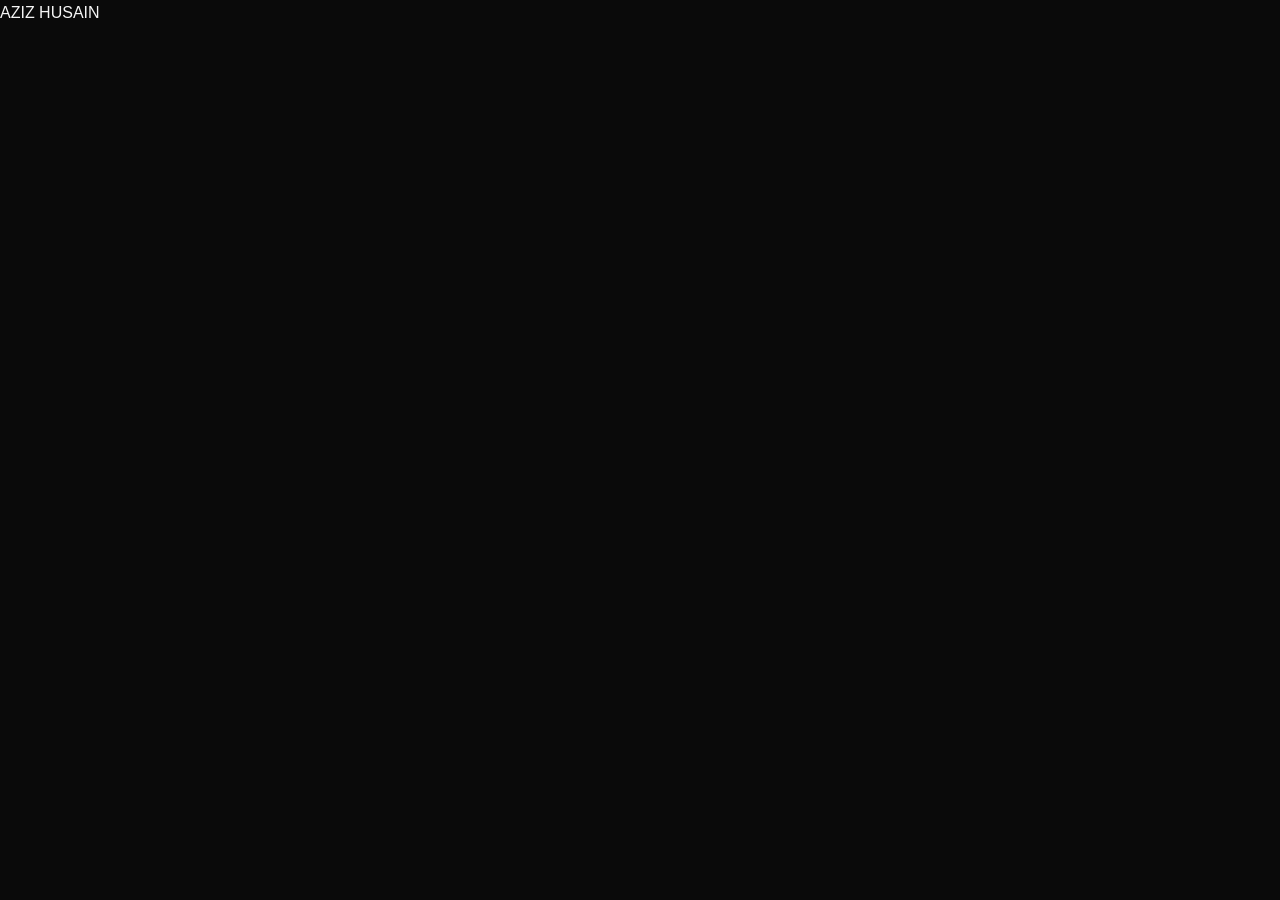
==== commit 1d3993dc: "add animation.js" ====
--- a/index.html
+++ b/index.html
@@ -12,9 +12,13 @@
     <link rel="stylesheet" href="https://cdnjs.cloudflare.com/ajax/libs/font-awesome/6.5.2/css/all.min.css">
     <!-- 3. Lenis for Smooth Scrolling -->
     <script src="https://cdn.jsdelivr.net/npm/@studio-freight/lenis@1.0.45/dist/lenis.min.js"></script>
-    <!-- 4. Tailwind CSS (Used for Loader styles) -->
+    <!-- 4. Tailwind CSS (Used for utility classes) -->
     <script src="https://cdn.tailwindcss.com"></script> 
     
+    <!-- Link to your stylesheet -->
+    <link rel="stylesheet" href="style/style.css">
+
+    <!-- The script is now in a separate file -->
     <style>
         /* style/style.css - CONSOLIDATED */
         /* ------------------------------------------- */
@@ -24,7 +28,7 @@
             /* Define Color Palette - Dark, high-contrast theme */
             --color-dark: #0A0A0A; /* Deep Charcoal/Black for background */
             --color-light: #F5F5F5; /* Near-White for text */
-            --color-accent: #FF3B00; /* Bright Orange/Red for key highlights (Lando's McLaren color) */
+            --color-accent: #FF3B00; /* Bright Orange/Red for key highlights */
             --color-medium-gray: #777777; /* For subtle text/dividers */
 
             /* Typography */
@@ -113,7 +117,7 @@
         }
 
         /* ------------------------------------------- */
-        /* 1.6. LOADING OVERLAY STYLES (FROM loading_ui.html) */
+        /* 1.6. LOADING OVERLAY STYLES (Lando Norris Style) */
         /* ------------------------------------------- */
 
         /* Custom Keyframes for the dot animation */
@@ -126,6 +130,12 @@
                 transform: scale(1.0);
                 opacity: 1;
             }
+        }
+        
+        @keyframes text-flash {
+            0% { opacity: 0; }
+            50% { opacity: 1; }
+            100% { opacity: 0.5; }
         }
 
         .dot-animation > div {
@@ -154,10 +164,30 @@
             z-index: 9999;
             /* Initially hidden, will be shown by JS */
             display: none;
-            /* Ensures it covers the entire viewport */
             width: 100%;
             height: 100%;
-        }
+            background-color: var(--color-dark); /* Use the primary dark color */
+        }
+        
+        .loading-text {
+            /* Large, high-impact text for the loader */
+            font-size: 5vw; 
+            font-weight: 900;
+            text-transform: uppercase;
+            letter-spacing: 0.5em;
+            color: var(--color-accent);
+            /* Add subtle animation to make it dynamic */
+            animation: text-flash 1.5s infinite alternate; 
+        }
+
+        /* Adjustments for smaller screens */
+        @media (max-width: 768px) {
+            .loading-text {
+                font-size: 8vw;
+                letter-spacing: 0.2em;
+            }
+        }
+
 
         /* ------------------------------------------- */
         /* 2. Typography and Utility Classes */
@@ -374,13 +404,13 @@
 
         @keyframes bounce-prompt {
             0%, 20%, 50%, 80%, 100% {
-                transform: translate(-50%, 0);
+                transform: translate(-50%, 0) scale(1);
             }
             40% {
-                transform: translate(-50%, -10px);
+                transform: translate(-50%, -10px) scale(1.05);
             }
             60% {
-                transform: translate(-50%, -5px);
+                transform: translate(-50%, -5px) scale(1);
             }
         }
 
@@ -640,28 +670,28 @@
                 padding: 0 10px;
             }
         }
-    </style>
+    </style> 
 </head>
 <body>
     
     <!-- 
-        LOADING OVERLAY COMPONENT (Integrated from loading_ui.html) 
-        This div covers the entire screen and is designed to block interaction 
-        while necessary assets (like Three.js and Lenis) initialize.
+        LOADING OVERLAY COMPONENT (High-Contrast, High-Impact Style) 
+        Uses a fixed position to cover the viewport, with flexbox for centering.
     -->
-    <div id="loading-overlay" class="loading-overlay w-full h-full flex items-center justify-center bg-gray-900/80 transition-opacity duration-300">
+    <div id="loading-overlay" class="loading-overlay fixed top-0 left-0 z-[9999] w-full h-full bg-[--color-dark] flex flex-col items-center justify-center">
         <div class="text-center">
             
-            <!-- Three-Dot Pulsing Animation -->
-            <div class="dot-animation flex justify-center items-center mb-4">
+            <!-- Text Element: Large, high-impact text -->
+            <p class="text-5xl md:text-7xl font-black uppercase tracking-[0.5em] text-[--color-accent] animate-pulse">
+                AZIZ HUSAIN
+            </p>
+
+            <!-- Three-Dot Pulsing Animation (centered under the text) -->
+            <div class="dot-animation flex justify-center items-center mt-8">
                 <div></div>
                 <div></div>
                 <div></div>
             </div>
-
-            <p class="text-xl font-medium text-white tracking-wider animate-pulse">
-                Loading assets...
-            </p>
         </div>
     </div>
     
@@ -721,9 +751,9 @@
             <section id="programming" class="content-section" data-scroll-section>
                 <div class="content-wrapper">
                     <!-- Apply scroll-reveal to individual text elements -->
-                    <p class="subtitle scroll-reveal">CODE & LOGIC</p>
-                    <h2 class="section-h2 scroll-reveal">Frontend UI Master</h2>
-                    <p class="section-description scroll-reveal">Combining design passion with clean, component-driven code. Projects focus on performance, scalability, and stunning user experiences.</p>
+                    <p class="subtitle scroll-reveal" data-scroll>CODE & LOGIC</p>
+                    <h2 class="section-h2 scroll-reveal" data-scroll>Frontend UI Master</h2>
+                    <p class="section-description scroll-reveal" data-scroll>Combining design passion with clean, component-driven code. Projects focus on performance, scalability, and stunning user experiences.</p>
                     
                     <!-- Project Grid Content -->
                     <div class="project-grid">
@@ -770,10 +800,10 @@
             <!-- The "Visual Arts" Section - Photography, Video, Design -->
             <section id="visual-arts" class="content-section visual-section" data-scroll-section>
                    <div class="content-wrapper">
-                    <!-- Apply scroll-reveal to individual text elements -->
-                    <p class="subtitle scroll-reveal">LIGHT & SHADOW</p>
-                    <h2 class="section-h2 scroll-reveal">Visual Storyteller</h2>
-                    <p class="section-description scroll-reveal">My work behind the lens and on the canvas focuses on abstract concepts, high contrast, and dynamic composition, mirroring the complexity of my engineering projects.</p>
+                    <!-- Apply scroll-reveal to text elements -->
+                    <p class="subtitle scroll-reveal" data-scroll>LIGHT & SHADOW</p>
+                    <h2 class="section-h2 scroll-reveal" data-scroll>Visual Storyteller</h2>
+                    <p class="section-description scroll-reveal" data-scroll>My work behind the lens and on the canvas focuses on abstract concepts, high contrast, and dynamic composition, mirroring the complexity of my engineering projects.</p>
                     
                     <div class="media-showcase">
                         <!-- Media Item 1: Photography -->
@@ -800,16 +830,16 @@
             <!-- The "About/Contact" Section -->
             <section id="contact" class="content-section contact-section" data-scroll-section>
                 <div class="content-wrapper">
-                    <!-- Apply scroll-reveal to individual text elements -->
-                    <p class="subtitle scroll-reveal">GET IN TOUCH</p>
-                    <h2 class="section-h2 scroll-reveal">Let's Build Something Beautiful</h2>
+                    <!-- Apply scroll-reveal to text elements -->
+                    <p class="subtitle scroll-reveal" data-scroll>GET IN TOUCH</p>
+                    <h2 class="section-h2 scroll-reveal" data-scroll>Let's Build Something Beautiful</h2>
                     <div class="contact-grid">
-                        <div class="contact-details scroll-reveal">
+                        <div class="contact-details scroll-reveal" data-scroll>
                             <p>I am currently open for exciting freelance projects, especially those that blend complex frontend engineering with strong visual communication. Whether it's an interactive web application or a striking visual campaign, I'm ready to collaborate.</p>
                             <a href="mailto:aziz.husain.dev@example.com" class="cta-button primary-accent-btn margin-top-lg">Email Me Now</a>
                         </div>
-                        <!-- Placeholder for the Rive/SVG signature animation -->
-                        <div id="signature-animation" class="scroll-reveal">
+                        <!-- Signature placeholder -->
+                        <div id="signature-animation" class="scroll-reveal" data-scroll>
                             <h3 class="signature-placeholder">Aziz Husain<span class="dot-accent">_</span></h3>
                         </div>
                     </div>
@@ -833,307 +863,7 @@
     </div>
 
     <!-- 5. Scripts: Lenis Initialization and Custom JS -->
-    <script>
-        // --- LOADER CONTROL FUNCTIONS (Integrated from loading_ui.html) ---
-        
-        /**
-         * Global function to display the loading overlay.
-         */
-        function showLoader() {
-            const overlay = document.getElementById('loading-overlay');
-            if (overlay) {
-                overlay.style.display = 'flex';
-                // Force a reflow to ensure the display change takes effect before the opacity transition
-                void overlay.offsetWidth; 
-                overlay.style.opacity = '1';
-            }
-        }
-
-        /**
-         * Global function to hide the loading overlay.
-         */
-        function hideLoader() {
-            const overlay = document.getElementById('loading-overlay');
-            if (overlay) {
-                overlay.style.opacity = '0';
-                // Use a timeout matching the CSS transition duration to hide the element completely after the fade-out
-                setTimeout(() => {
-                    overlay.style.display = 'none';
-                }, 300); // 300ms matches the transition-opacity duration
-            }
-        }
-        
-        // Show the loader immediately upon script execution, before any heavy setup
-        showLoader();
-
-
-        // --- 1. GLOBAL THREE.JS VARIABLES ---
-        let scene, camera, renderer, mesh, canvas;
-        let mouseX = 0, mouseY = 0;
-        let windowHalfX = window.innerWidth / 2;
-        let windowHalfY = window.innerHeight / 2; 
-        let projectItems = []; 
-        let revealItems = []; 
-
-        // --- 2. LENIS SMOOTH SCROLL INITIALIZATION ---
-        const lenis = new Lenis({
-            duration: 1.2,
-            easing: (t) => Math.min(1, 1.001 - Math.pow(2, -10 * t)), 
-            orientation: 'vertical',
-            gestureOrientation: 'vertical',
-            smoothWheel: true,
-            smoothTouch: false,
-            touchMultiplier: 2,
-            infinite: false,
-        });
-
-        // --- THREE.JS FUNCTIONS (Unchanged) ---
-        function initThreeJS() {
-            if (typeof THREE === 'undefined') {
-                console.error("Three.js not loaded. Cannot initialize 3D scene.");
-                return;
-            }
-            
-            canvas = document.getElementById('main-3d-canvas');
-            if (!canvas) return;
-
-            scene = new THREE.Scene();
-            const fov = window.innerWidth > 768 ? 60 : 75;
-            camera = new THREE.PerspectiveCamera(fov, window.innerWidth / window.innerHeight, 0.1, 1000);
-            camera.position.z = 5;
-
-            renderer = new THREE.WebGLRenderer({ 
-                canvas: canvas, 
-                antialias: true, 
-                alpha: true
-            });
-            renderer.setSize(window.innerWidth, window.innerHeight);
-            renderer.setPixelRatio(window.devicePixelRatio);
-            
-            const geometry = new THREE.IcosahedronGeometry(2, 0); 
-            const material = new THREE.MeshBasicMaterial({
-                color: 0xFF3B00, 
-                wireframe: true,
-                transparent: true,
-                opacity: 0.8
-            });
-            
-            mesh = new THREE.Mesh(geometry, material);
-            scene.add(mesh);
-
-            const ambientLight = new THREE.AmbientLight(0xFFFFFF, 0.5); 
-            scene.add(ambientLight);
-            
-            window.addEventListener('resize', onWindowResize, false);
-            document.addEventListener('mousemove', onDocumentMouseMove, false);
-        }
-
-        function onWindowResize() {
-            windowHalfX = window.innerWidth / 2;
-            windowHalfY = window.innerHeight / 2;
-            
-            if (camera) {
-                const fov = window.innerWidth > 768 ? 60 : 75;
-                camera.fov = fov; 
-                camera.aspect = window.innerWidth / window.innerHeight;
-                camera.updateProjectionMatrix();
-            }
-            
-            if (renderer) {
-                renderer.setSize(window.innerWidth, window.innerHeight);
-            }
-        }
-
-        function onDocumentMouseMove(event) {
-            mouseX = (event.clientX - windowHalfX) * 0.005;
-            mouseY = (event.clientY - windowHalfY) * 0.005;
-        }
-
-        function animateThree() {
-            if (!mesh || !renderer || !camera) return;
-
-            mesh.rotation.x += 0.001;
-            mesh.rotation.y += 0.002;
-            
-            const targetRotationX = -mouseY * 0.5;
-            const targetRotationY = -mouseX * 0.5;
-
-            mesh.rotation.x += (targetRotationX - mesh.rotation.x) * 0.05;
-            mesh.rotation.y += (targetRotationY - mesh.rotation.y) * 0.05;
-
-            renderer.render(scene, camera);
-        }
-
-        function updateProjectParallax() {
-            projectItems.forEach(item => {
-                const rect = item.getBoundingClientRect();
-                if (rect.top > window.innerHeight || rect.bottom < 0) return;
-
-                const center = rect.top + rect.height / 2;
-                const distance = center - windowHalfY;
-                
-                const parallaxStrength = distance * 0.2; 
-                
-                const img = item.querySelector('img');
-                if (img) {
-                    img.style.transform = `translateY(${parallaxStrength}px) translateZ(0)`;
-                }
-            });
-        }
-        
-        // --- SCROLL REVEAL ANIMATION LOGIC (Modularized) ---
-        
-        /**
-         * Function to handle the staggered scroll-in animation for elements.
-         */
-        function revealElementsOnScroll() {
-            const viewportThreshold = window.innerHeight * 0.85; // Trigger when 85% of the element is visible
-
-            revealItems.forEach(item => {
-                if (item.classList.contains('visible')) return;
-
-                const rect = item.getBoundingClientRect();
-                
-                // Check if the top of the element is within the visible viewport area
-                if (rect.top < viewportThreshold) {
-                    item.classList.add('visible');
-                }
-            });
-        }
-
-
-        /**
-         * Request Animation Frame (RAF) Loop (Single, Unified Loop)
-         */
-        function raf(time) {
-            lenis.raf(time);
-            
-            if (renderer) {
-                animateThree();
-            }
-
-            requestAnimationFrame(raf);
-        }
-
-        // Start the RAF loop immediately
-        requestAnimationFrame(raf);
-
-
-        // --- 3. CORE LOGIC (Runs after DOM is ready) ---
-
-        document.addEventListener('DOMContentLoaded', () => {
-            lenis.start();
-            initThreeJS();
-
-            // Cache all elements needed for dynamic updates
-            projectItems = document.querySelectorAll('.project-item');
-            revealItems = document.querySelectorAll('.scroll-reveal'); // Cache reveal elements
-            
-            windowHalfY = window.innerHeight / 2;
-
-            const currentYearEl = document.getElementById('current-year-main');
-            const heroTitle = document.getElementById('hero-title');
-            const scrollPrompt = document.querySelector('.scroll-down-prompt');
-            
-            // Mobile Menu Logic (Unchanged)
-            const menuToggleBtn = document.querySelector('.menu-toggle');
-            const menuCloseBtn = document.querySelector('.close-menu-toggle');
-            const mobileNavOverlay = document.querySelector('.mobile-nav-overlay');
-            const mobileNavLinks = mobileNavOverlay ? mobileNavOverlay.querySelectorAll('a') : [];
-            
-            if (currentYearEl) {
-                currentYearEl.textContent = new Date().getFullYear();
-            }
-            
-            function toggleMobileMenu(isOpen) {
-                if (mobileNavOverlay) {
-                    if (isOpen) {
-                        mobileNavOverlay.classList.add('open');
-                        lenis.stop();
-                    } else {
-                        mobileNavOverlay.classList.remove('open');
-                        lenis.start();
-                    }
-                }
-            }
-
-            if (menuToggleBtn) {
-                menuToggleBtn.addEventListener('click', () => toggleMobileMenu(true));
-            }
-            if (menuCloseBtn) {
-                menuCloseBtn.addEventListener('click', () => toggleMobileMenu(false));
-            }
-
-            mobileNavLinks.forEach(link => {
-                link.addEventListener('click', (e) => {
-                    e.preventDefault();
-                    const targetId = link.getAttribute('href');
-                    
-                    if (targetId && targetId.startsWith('#')) {
-                        const targetElement = document.querySelector(targetId);
-                        if (targetElement) {
-                            toggleMobileMenu(false);
-                            lenis.scrollTo(targetElement, { offset: -80, duration: 1 });
-                        }
-                    } else if (targetId) {
-                        toggleMobileMenu(false);
-                        window.location.href = targetId;
-                    }
-                });
-            });
-
-            // 3.2. Scroll Event Listener (Handles ALL scroll-based effects)
-            lenis.on('scroll', ({ scroll, limit }) => {
-                
-                // Hero Fade Parallax
-                if (heroTitle) {
-                    const opacity = 1 - (scroll / 300); 
-                    heroTitle.style.opacity = Math.max(0, opacity);
-                    heroTitle.style.transform = `translateY(${scroll * 0.3}px)`;
-                }
-
-                if (scrollPrompt) {
-                    const opacity = 1 - (scroll / 100); 
-                    scrollPrompt.style.opacity = Math.max(0, opacity);
-                }
-                
-                // Project Image Parallax
-                updateProjectParallax();
-
-                // Three.js Scroll Parallax 
-                if (mesh) {
-                    mesh.position.y = -scroll * 0.001; 
-                }
-
-                // Scroll Reveal Animation Call
-                revealElementsOnScroll();
-            });
-
-            // 3.4. Smooth Anchor Links (Desktop/General)
-            const desktopLinks = document.querySelectorAll('nav.desktop-links a[href^="#"]');
-            
-            desktopLinks.forEach(link => {
-                link.addEventListener('click', (e) => {
-                    e.preventDefault();
-                    const targetId = link.getAttribute('href');
-                    const targetElement = document.querySelector(targetId);
-
-                    if (targetElement) {
-                        lenis.scrollTo(targetElement, { offset: -80, duration: 1 });
-                    }
-                });
-            });
-
-            // Run initial reveal check in case items are already in the viewport on load
-            revealElementsOnScroll();
-            
-            // --- HIDE LOADER AFTER SETUP ---
-            // Give a minimal delay to ensure all heavy scripts are executed and rendered
-            setTimeout(() => {
-                hideLoader();
-            }, 300);
-            
-        });
-    </script>
+    <script src="script/animation.js"></script>
+    <script src="script/script.js"></script>
 </body>
 </html>
--- a/style/style.css
+++ b/style/style.css
@@ -0,0 +1,649 @@
+/* style/style.css */
+/* ------------------------------------------- */
+/* 1. Global Variables and Resets */
+/* ------------------------------------------- */
+:root {
+    /* Define Color Palette - Dark, high-contrast theme */
+    --color-dark: #0A0A0A; /* Deep Charcoal/Black for background */
+    --color-light: #F5F5F5; /* Near-White for text */
+    --color-accent: #FF3B00; /* Bright Orange/Red for key highlights (Lando's McLaren color) */
+    --color-medium-gray: #777777; /* For subtle text/dividers */
+
+    /* Typography */
+    --font-primary: 'Inter', sans-serif;
+    --font-size-body: 1.15rem;
+    --font-size-h1: 8vw; /* Fluid H1 for big impact */
+    --font-size-h2: 5rem;
+    --font-size-h3: 2rem;
+
+    /* Spacing */
+    --spacing-lg: 100px;
+    --spacing-md: 40px;
+}
+
+/* Load Inter font (simulated via import) */
+@import url('https://fonts.fonts.googleapis.com/css2?family=Inter:wght@100..900&display=swap');
+
+*, *::before, *::after {
+    box-sizing: border-box;
+    margin: 0;
+    padding: 0;
+    text-decoration: none;
+    list-style: none;
+}
+
+html {
+    scroll-behavior: smooth;
+    background-color: var(--color-dark);
+}
+
+body {
+    font-family: var(--font-primary);
+    color: var(--color-light);
+    line-height: 1.6;
+    background-color: var(--color-dark);
+    /* Prevent default scroll, Lenis will manage it */
+    overflow: hidden; 
+}
+
+/* Lenis requires this specific structure for proper scroll hijacking */
+#lenis-wrapper {
+    position: relative;
+    width: 100%;
+    height: 100vh;
+    overflow-x: hidden;
+    overflow-y: auto;
+}
+
+#lenis-content {
+    position: relative;
+    overflow: visible;
+}
+
+/* ------------------------------------------- */
+/* 2. Typography and Utility Classes */
+/* ------------------------------------------- */
+
+.logo {
+    font-size: 1.5rem;
+    font-weight: 800;
+    letter-spacing: 0.1em;
+    color: var(--color-light);
+}
+
+h1, h2, h3 {
+    font-weight: 900;
+    line-height: 1.1;
+}
+
+h1 { font-size: var(--font-size-h1); }
+h2 { font-size: var(--font-size-h2); }
+h3 { font-size: var(--font-size-h3); }
+
+/* Anchor styles */
+a {
+    color: var(--color-light);
+    transition: color 0.3s ease, transform 0.3s ease;
+}
+a:hover {
+    color: var(--color-accent);
+}
+
+.content-wrapper {
+    max-width: 1200px;
+    margin: 0 auto;
+    padding: 0 var(--spacing-md);
+}
+
+/* Accent text/Subtitle */
+.subtitle {
+    font-size: 1rem;
+    font-weight: 500;
+    letter-spacing: 0.2em;
+    text-transform: uppercase;
+    color: var(--color-accent);
+}
+
+/* Call To Action Buttons (for high contrast) */
+.cta-button {
+    display: inline-block;
+    padding: 12px 30px;
+    border: 2px solid var(--color-accent);
+    background-color: var(--color-accent);
+    color: var(--color-dark);
+    font-weight: 700;
+    text-transform: uppercase;
+    letter-spacing: 0.1em;
+    border-radius: 5px;
+    transition: all 0.3s ease;
+}
+
+.cta-button:hover {
+    background-color: var(--color-dark);
+    color: var(--color-accent);
+    transform: translateY(-2px);
+}
+
+/* ------------------------------------------- */
+/* 3. Navigation and Header */
+/* ------------------------------------------- */
+
+.fixed-nav {
+    position: fixed;
+    top: 0;
+    left: 0;
+    width: 100%;
+    padding: 20px var(--spacing-md);
+    display: flex;
+    justify-content: space-between;
+    align-items: center;
+    z-index: 1000;
+    /* Use a subtle transparent background */
+    background: rgba(10, 10, 10, 0.8); 
+    backdrop-filter: blur(5px);
+    border-bottom: 1px solid rgba(255, 255, 255, 0.1);
+}
+
+.desktop-links a {
+    margin-left: var(--spacing-md);
+    font-weight: 600;
+}
+
+/* Menu Toggle Button (Visible on mobile, hidden on desktop) */
+.menu-toggle, .close-menu-toggle {
+    display: none; /* Hidden by default, only show on mobile */
+    background: none;
+    border: none;
+    color: var(--color-light);
+    font-size: 1.8rem;
+    cursor: pointer;
+    z-index: 1001;
+    transition: color 0.3s ease;
+}
+
+.menu-toggle:hover, .close-menu-toggle:hover {
+    color: var(--color-accent);
+}
+
+
+/* --- MOBILE MENU OVERLAY STYLES --- */
+.mobile-nav-overlay {
+    position: fixed;
+    top: 0;
+    left: 0;
+    width: 100%;
+    height: 100%;
+    background-color: var(--color-dark);
+    z-index: 999;
+    /* Transition from the left */
+    transform: translateX(-100%);
+    transition: transform 0.5s cubic-bezier(0.86, 0, 0.07, 1); 
+    display: flex;
+    flex-direction: column;
+    justify-content: center;
+    align-items: center;
+    text-align: center;
+}
+
+.mobile-nav-overlay.open {
+    transform: translateX(0);
+}
+
+.mobile-nav-overlay .close-menu-toggle {
+    position: absolute;
+    top: 30px;
+    right: var(--spacing-md);
+    display: block; /* Always visible when the overlay is open */
+}
+
+.mobile-nav-overlay ul {
+    display: flex;
+    flex-direction: column;
+    gap: 40px;
+}
+
+.mobile-nav-overlay a {
+    font-size: 3rem;
+    font-weight: 900;
+    text-transform: uppercase;
+    letter-spacing: 0.1em;
+}
+
+.mobile-nav-overlay a:hover {
+    color: var(--color-accent);
+}
+
+/* ------------------------------------------- */
+/* 4. HERO SECTION STYLES (3D Visual) */
+/* ------------------------------------------- */
+.hero-section {
+    position: relative;
+    height: 100vh;
+    display: flex;
+    justify-content: center;
+    align-items: center;
+    overflow: hidden; 
+}
+
+.visual-canvas {
+    position: absolute;
+    top: 0;
+    left: 0;
+    width: 100%;
+    height: 100%;
+    z-index: 0; 
+    /* Ensures the canvas doesn't introduce scroll issues */
+    touch-action: none; 
+}
+
+.hero-title-container {
+    position: relative;
+    text-align: center;
+    z-index: 10;
+    pointer-events: none; /* Allows mouse events to pass through to the canvas/body */
+    transition: opacity 0.5s, transform 0.5s;
+    will-change: opacity, transform;
+}
+
+.hero-h1 {
+    font-size: var(--font-size-h1);
+    letter-spacing: -0.05em;
+    text-transform: uppercase;
+}
+.hero-h1-sub {
+    font-size: 1.5rem;
+    font-weight: 500;
+    color: var(--color-medium-gray);
+    margin-top: -20px;
+}
+.dot {
+    color: var(--color-accent);
+}
+
+.scroll-down-prompt {
+    position: absolute;
+    bottom: 30px;
+    left: 50%;
+    transform: translateX(-50%);
+    font-size: 0.9rem;
+    font-weight: 500;
+    color: var(--color-medium-gray);
+    letter-spacing: 0.1em;
+    animation: bounce 2s infinite;
+    z-index: 10;
+}
+
+@keyframes bounce {
+    0%, 20%, 50%, 80%, 100% {
+        transform: translate(-50%, 0);
+    }
+    40% {
+        transform: translate(-50%, -10px);
+    }
+    60% {
+        transform: translate(-50%, -5px);
+    }
+}
+
+/* ------------------------------------------- */
+/* 5. MAIN CONTENT & GRID STYLES */
+/* ------------------------------------------- */
+
+.content-section {
+    padding: var(--spacing-lg) 0;
+    min-height: 100vh;
+}
+
+.section-h2 {
+    margin: 15px 0 30px 0;
+    text-transform: uppercase;
+}
+
+.section-description {
+    max-width: 700px;
+    font-size: var(--font-size-body);
+    color: var(--color-medium-gray);
+    margin-bottom: var(--spacing-lg);
+}
+
+/* --- PROGRAMMING PROJECT GRID --- */
+.project-grid {
+    display: grid;
+    grid-template-columns: repeat(2, 1fr); /* Two columns on desktop */
+    gap: 50px;
+}
+
+.project-item {
+    display: block;
+    height: 400px; 
+    border-radius: 15px;
+    position: relative;
+    overflow: hidden;
+    background-color: #1a1a1a;
+    transition: box-shadow 0.3s ease, transform 0.3s ease;
+    cursor: pointer;
+}
+
+/* Styles for the image inside the project item to enable parallax */
+.project-item img {
+    position: absolute;
+    top: -10%; /* Start the image 10% higher to center it in the 120% height window */
+    left: 0;
+    width: 100%;
+    height: 120%; /* Make it taller than the container for the parallax effect */
+    object-fit: cover;
+    will-change: transform; /* Performance optimization for transformation */
+    /* Visual style enhancement */
+    filter: brightness(0.6); 
+    transition: filter 0.3s ease;
+}
+
+
+.project-item:hover {
+    box-shadow: 0 0 40px rgba(255, 59, 0, 0.4); /* Glowing accent shadow on hover */
+    transform: translateY(-5px);
+}
+
+.project-item:hover img {
+    filter: brightness(0.9);
+}
+
+.project-item:nth-child(2n) {
+    /* Staggered layout - push every second item down slightly */
+    margin-top: 50px; 
+}
+
+.project-overlay {
+    position: absolute;
+    bottom: 0;
+    left: 0;
+    width: 100%;
+    padding: 30px;
+    background: linear-gradient(to top, rgba(0, 0, 0, 0.9), rgba(0, 0, 0, 0));
+    z-index: 20; /* Ensure overlay text is above the image */
+}
+
+.project-overlay h3 {
+    font-size: 1.5rem;
+    color: var(--color-light);
+    margin-bottom: 5px;
+}
+.project-overlay p {
+    color: var(--color-accent);
+    font-size: 0.9rem;
+    font-weight: 600;
+}
+
+
+/* --- VISUAL ARTS SHOWCASE (More Image Focused) */
+.media-showcase {
+    display: grid;
+    grid-template-columns: repeat(3, 1fr); /* Three columns on desktop */
+    gap: 30px;
+    margin-top: 50px;
+}
+
+.media-item {
+    display: block;
+    position: relative;
+    overflow: hidden;
+    border-radius: 10px;
+    transition: transform 0.3s ease;
+}
+
+.media-item img {
+    width: 100%;
+    height: auto;
+    display: block;
+    border-radius: 10px;
+    filter: brightness(0.8) grayscale(0.2);
+    transition: transform 0.6s cubic-bezier(0.2, 0.8, 0.5, 1), filter 0.6s ease;
+}
+
+.media-item:hover img {
+    transform: scale(1.05);
+    filter: brightness(1) grayscale(0);
+}
+
+.overlay-text {
+    position: absolute;
+    bottom: 15px;
+    left: 15px;
+    font-size: 1.2rem;
+    font-weight: 700;
+    color: var(--color-light);
+    background-color: rgba(0, 0, 0, 0.5);
+    padding: 5px 10px;
+    border-radius: 5px;
+    opacity: 0;
+    transition: opacity 0.3s ease;
+    z-index: 20; /* Ensure overlay text is above the image */
+}
+
+.media-item:hover .overlay-text {
+    opacity: 1;
+}
+
+/* --- CONTACT SECTION --- */
+.contact-section {
+    padding-top: 100px;
+    padding-bottom: 150px;
+}
+.contact-grid {
+    display: grid;
+    grid-template-columns: 2fr 1fr;
+    gap: 80px;
+    align-items: center;
+}
+.contact-details p {
+    font-size: 1.25rem;
+    line-height: 1.8;
+    color: var(--color-medium-gray);
+    max-width: 600px;
+}
+.signature-placeholder {
+    font-family: 'Times New Roman', serif;
+    font-size: 3rem;
+    font-style: italic;
+    font-weight: 300;
+    text-align: right;
+    color: var(--color-light);
+}
+.dot-accent {
+    color: var(--color-accent);
+}
+
+/* ------------------------------------------- */
+/* 6. Detail Page Structure (project-detail.html) */
+/* ------------------------------------------- */
+
+.project-hero-detail {
+    min-height: 100vh;
+    padding-top: 100px; /* Space for the fixed header */
+    display: flex;
+    flex-direction: column;
+    justify-content: flex-start;
+    align-items: center;
+    background-color: var(--color-dark);
+}
+
+.project-header-text {
+    text-align: center;
+    padding: 80px 0 40px 0;
+}
+
+.title-detail {
+    font-size: 5rem;
+    text-transform: uppercase;
+    margin-top: 10px;
+}
+
+.project-media-full-bleed {
+    width: 100%;
+    overflow: hidden; /* Important for the parallax effect */
+    padding: 0 50px; /* Some margin on the side */
+}
+
+.project-media-full-bleed img {
+    width: 100%;
+    display: block;
+    border-radius: 12px;
+    box-shadow: 0 10px 40px rgba(0, 0, 0, 0.7);
+    transition: transform 0.05s linear; 
+}
+
+.project-info-grid-section {
+    padding: var(--spacing-lg) 0;
+    background-color: var(--color-dark);
+}
+
+.project-info-grid {
+    display: grid;
+    grid-template-columns: 1fr 2fr;
+    gap: 100px;
+    padding: var(--spacing-md) 0;
+}
+
+.info-title {
+    font-size: 1.8rem;
+    margin-bottom: 20px;
+    color: var(--color-light);
+    text-transform: uppercase;
+}
+
+.info-body {
+    font-size: 1.1rem;
+    color: var(--color-medium-gray);
+    line-height: 1.7;
+}
+
+.margin-top-lg {
+    margin-top: 60px;
+}
+
+.links-cta {
+    margin-top: 40px;
+}
+
+/* Tech Tags styling */
+.tech-tags-list {
+    display: flex;
+    flex-wrap: wrap;
+    gap: 15px;
+    margin-bottom: 40px;
+}
+
+.tech-tag-item {
+    padding: 8px 18px;
+    border: 1px solid var(--color-medium-gray);
+    color: var(--color-light);
+    font-size: 0.9rem;
+    font-weight: 500;
+    border-radius: 20px;
+    cursor: default;
+    transition: background-color 0.3s ease;
+}
+
+.tech-tag-item:hover {
+    background-color: var(--color-accent);
+    color: var(--color-dark);
+    border-color: var(--color-accent);
+}
+
+/* ------------------------------------------- */
+/* 7. Footer and General Layout */
+/* ------------------------------------------- */
+
+.site-footer {
+    padding: var(--spacing-md) 0;
+    text-align: center;
+    background-color: var(--color-dark);
+    border-top: 1px solid rgba(255, 255, 255, 0.1);
+}
+
+.social-links-footer a {
+    font-size: 1.8rem;
+    margin: 0 15px;
+    color: var(--color-medium-gray);
+    display: inline-block;
+}
+
+.social-links-footer a:hover {
+    color: var(--color-light);
+    transform: scale(1.1);
+}
+
+.copyright {
+    margin-top: 15px;
+    font-size: 0.85rem;
+    color: var(--color-medium-gray);
+    letter-spacing: 0.1em;
+    text-transform: uppercase;
+}
+
+
+/* ------------------------------------------- */
+/* 8. Mobile Responsiveness */
+/* ------------------------------------------- */
+
+@media (max-width: 1024px) {
+    :root {
+        --font-size-h1: 12vw;
+        --font-size-h2: 3rem;
+        --spacing-lg: 60px;
+        --spacing-md: 20px;
+    }
+
+    /* Show the menu toggle button */
+    .menu-toggle {
+        display: block;
+    }
+
+    /* Detail Page adjustments */
+    .title-detail {
+        font-size: 3rem;
+    }
+
+    .project-info-grid {
+        grid-template-columns: 1fr; /* Stack columns */
+        gap: 50px;
+    }
+
+    .project-media-full-bleed {
+        padding: 0 var(--spacing-md);
+    }
+    
+    .desktop-links {
+        display: none; /* Hide desktop links on mobile/tablet */
+    }
+
+    .project-nav {
+        padding: 15px var(--spacing-md);
+    }
+    
+    /* Main Page adjustments */
+    .project-grid {
+        grid-template-columns: 1fr; /* Single column on mobile */
+        gap: 30px;
+    }
+    .project-item:nth-child(2n) {
+        margin-top: 0; /* Remove staggering on mobile */
+    }
+    .media-showcase {
+        grid-template-columns: 1fr; /* Single column on mobile */
+    }
+    .contact-grid {
+        grid-template-columns: 1fr; /* Stack contact elements */
+    }
+    .signature-placeholder {
+        text-align: left;
+        margin-top: 40px;
+    }
+    
+    .hero-h1-sub {
+        font-size: 1rem;
+    }
+    .hero-h1 {
+        padding: 0 10px;
+    }
+}
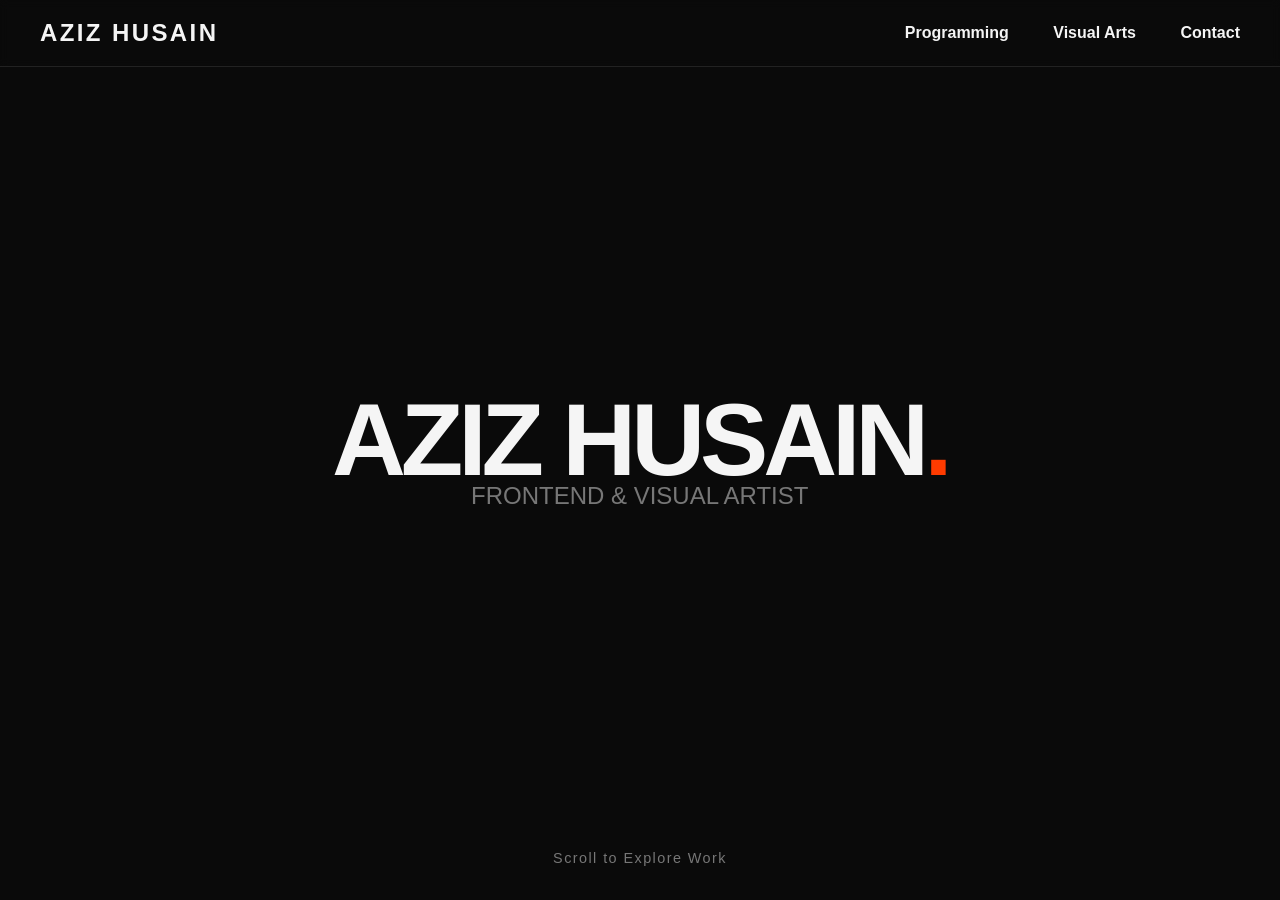
==== commit 6aa0c3e1: "fix loading error" ====
--- a/index.html
+++ b/index.html
@@ -88,14 +88,25 @@
         
         .scroll-reveal {
             opacity: 0;
-            transform: translateY(30px);
-            transition: opacity 0.8s cubic-bezier(0.19, 1, 0.22, 1), transform 0.8s cubic-bezier(0.19, 1, 0.22, 1);
+            /* Default transform is from the left */
+            transform: translateX(-40px);
+            transition: opacity 0.8s cubic-bezier(0.19, 1, 0.22, 1), transform 1s cubic-bezier(0.19, 1, 0.22, 1);
             will-change: opacity, transform;
+        }
+
+        /*
+         * Create an alternating slide-in effect.
+         * Even-numbered children within a scroll-reveal context will slide in from the right.
+         * This applies to direct children of .project-grid and .media-showcase.
+        */
+        .project-grid > .scroll-reveal:nth-child(even),
+        .media-showcase > .scroll-reveal:nth-child(even) {
+            transform: translateX(40px);
         }
 
         .scroll-reveal.visible {
             opacity: 1;
-            transform: translateY(0);
+            transform: translateX(0);
         }
 
         /* Staggered transition delays for project items */
@@ -166,6 +177,8 @@
             display: none;
             width: 100%;
             height: 100%;
+            opacity: 0; /* Start with opacity 0 for fade-in */
+            transition: opacity 0.3s ease-in-out; /* Add transition for fade effect */
             background-color: var(--color-dark); /* Use the primary dark color */
         }
         
